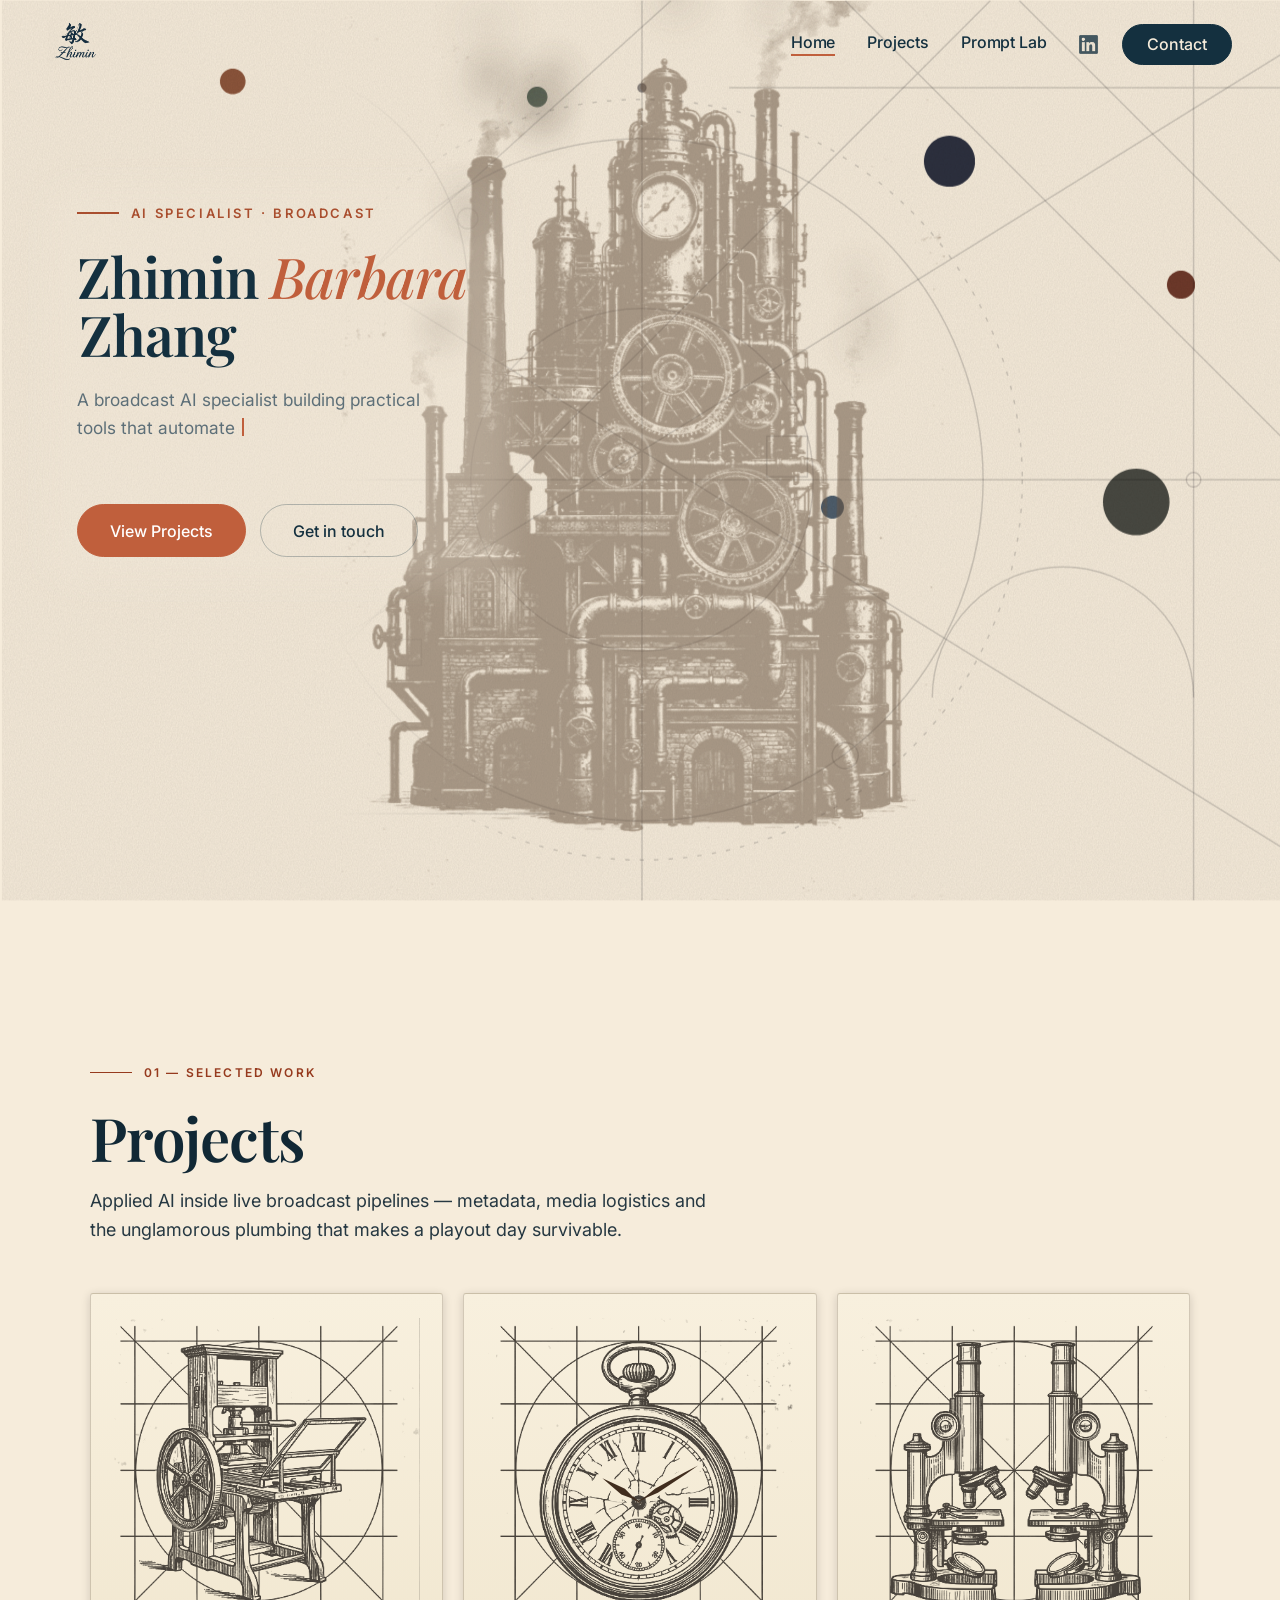
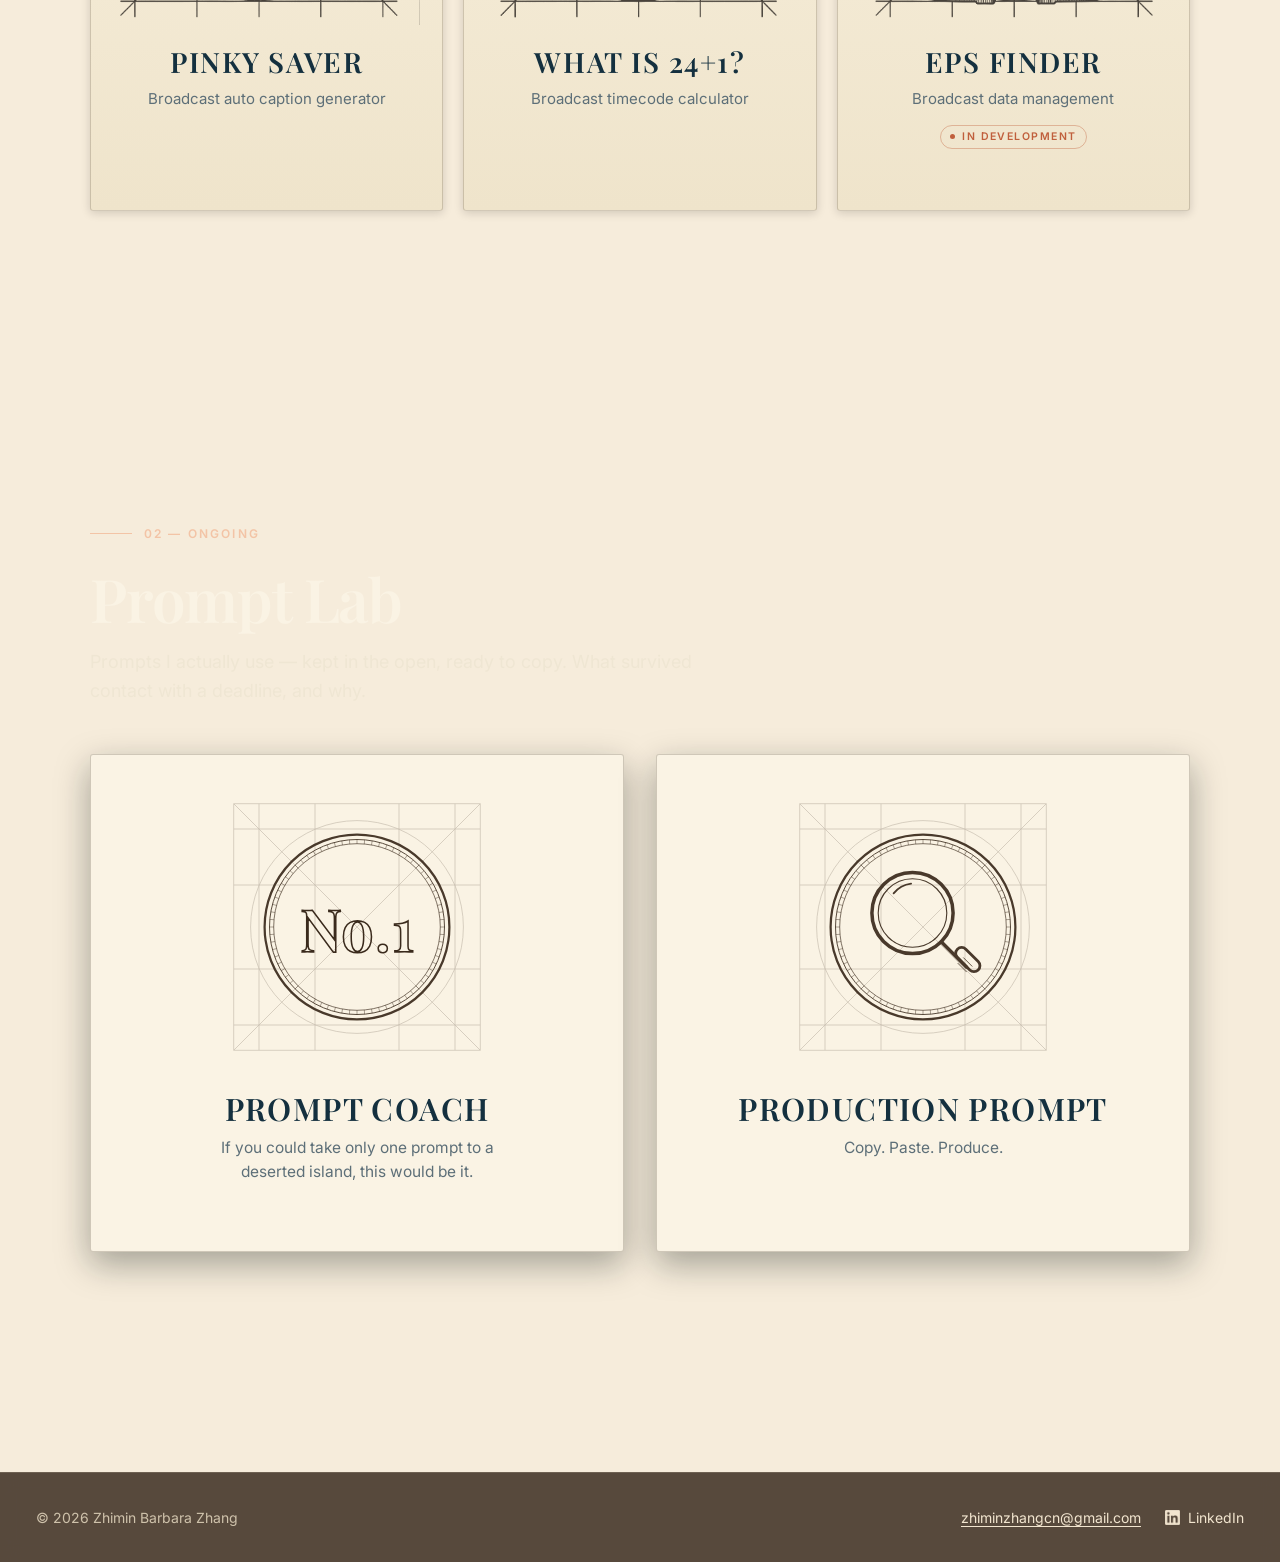
==== index.html @ 6693f20f "Initial portfolio site for barbmin.com Co-Authored-By: Claude Opus 4.6 <noreply@anthropic.com>" ====
<!DOCTYPE html>
<html lang="en">
<head>
<meta charset="UTF-8">
<meta name="viewport" content="width=device-width, initial-scale=1.0">
<title>Zhimin Barbara Zhang — AI Specialist, Broadcast</title>
<meta name="description" content="Zhimin Barbara Zhang is an AI specialist within broadcast environment.">
<link rel="icon" href="assets/logo.png">

<link rel="preconnect" href="https://fonts.googleapis.com">
<link rel="preconnect" href="https://fonts.gstatic.com" crossorigin>
<link href="https://fonts.googleapis.com/css2?family=Playfair+Display:ital,wght@0,400;0,500;0,600;0,700;1,400;1,500;1,600&family=Inter:wght@400;500;600&display=swap" rel="stylesheet">

<link rel="stylesheet" href="index.css">
<link rel="stylesheet" href="motion.css">
</head>
<body>

<!-- page ground: colour washes from cream to sepia as the works come forward -->
<div class="page-wash" id="page-wash" aria-hidden="true"></div>

<!-- the works: fixed, so they follow you down into Projects -->
<!-- V3: the geometric field the cursor pushes apart (field.js). Fixed, same
     z-index as the backdrop and earlier in the DOM, so it paints beneath it. -->
<div class="field" id="field" aria-hidden="true">
  <svg class="field-lines" viewBox="0 0 1000 620" preserveAspectRatio="xMidYMid slice" aria-hidden="true">
    <g fill="none" stroke="#2c282d" stroke-opacity=".20" stroke-width="1" vector-effect="non-scaling-stroke">
      <circle cx="500" cy="330" r="235"/>
      <circle cx="500" cy="330" r="262" stroke-dasharray="3 7"/>
      <circle cx="500" cy="330" r="118" stroke-opacity=".18"/>
      <path d="M0 0 L1000 620 M1000 0 L0 620 M500 0 V620 M0 330 H1000"/>
      <path d="M640 0 L1000 360 M760 0 L1000 240 M0 470 L520 0 M120 620 L740 0"/>
      <path d="M560 60 H1000 M0 560 H440 M880 0 V620 M120 0 V620"/>
      <path d="M700 480 a90 90 0 0 1 180 0 M60 200 a160 160 0 0 1 320 0"/>
      <circle cx="380" cy="150" r="7"/><circle cx="640" cy="520" r="9"/><circle cx="880" cy="330" r="5"/>
      <circle cx="120" cy="560" r="4" fill="#2c282d" fill-opacity=".5"/><circle cx="500" cy="60" r="3" fill="#2c282d" fill-opacity=".5"/>
      <rect x="586" y="300" width="28" height="28"/><rect x="330" y="440" width="18" height="18"/>
    </g>
  </svg>
  <!-- shapes are injected here by field.js -->
  <div class="field-grain"></div>
</div>
<!-- chimney steam: fixed, painted UNDER the building so the plate itself masks
     any smoke that would drift across it — only what rises clear of the
     chimney mouths is seen -->
<div class="backdrop" id="backdrop" aria-hidden="true">
  <div class="backdrop-layer is-dark">
    <div class="backdrop-inner">
      <img class="backdrop-plate" src="assets/building.png" alt="">
    </div>
  </div>
  <div class="backdrop-layer is-light">
    <div class="backdrop-inner"><img class="backdrop-plate" src="assets/building.png" alt=""></div>
  </div>
  <!-- V5: the same plate a third time, as a pale verdigris blueprint for the Lab -->
  <div class="backdrop-layer is-blue">
    <div class="backdrop-inner is-lab">
      <img class="backdrop-plate" src="assets/lab_plate.png" alt="">
      <!-- clock hands: the drawn ones are in-painted out of the plate (tools/cut_lab.py);
           these turn slowly on their own -->
      <svg class="lab-hands" viewBox="0 0 660 672" aria-hidden="true" style="--hub-x:352px;--hub-y:368px">
        <g class="hand hour" style="--a:-30deg"><path d="M-9 0 L10 -2.4 L34 -5 L58 -2.2 L66 0 L58 2.2 L34 5 L10 2.4 Z"/></g>
        <g class="hand minute" style="--a:199deg"><path d="M-9 0 L12 -1.8 L40 -4 L82 -1.6 L92 0 L82 1.6 L40 4 L12 1.8 Z"/></g>
        <circle cx="0" cy="0" r="5" class="boss" style="transform:translate(var(--hub-x),var(--hub-y))"/>
      </svg>
    </div>
  </div>
</div>

<!-- chimney steam — above the building, so plumes drift free (V3.4) -->
<canvas class="scene" id="scene" aria-hidden="true"></canvas>

<!-- ══════════════ NAVBAR ══════════════ -->
<nav class="nav" id="nav">
  <a class="logo" href="#home" aria-label="Zhimin Barbara Zhang — home">
    <img class="logo-mark" src="assets/logo.png" alt="Zhimin">
  </a>

  <div class="nav-desktop">
    <a class="nav-link is-active" href="#home">Home</a>
    <a class="nav-link" href="#projects">Projects</a>
    <a class="nav-link" href="#prompt-lab">Prompt Lab</a>
    <a class="nav-social" href="https://www.linkedin.com/in/zhimin-zhang-creative" target="_blank" rel="noopener noreferrer"
       aria-label="Zhimin Barbara Zhang on LinkedIn" title="LinkedIn"><span class="li-mark" aria-hidden="true"></span></a>
    <button class="nav-pill" type="button" data-contact>Contact</button>
  </div>

  <button class="burger" id="burger" type="button" aria-label="Menu" aria-expanded="false" aria-controls="mobile-menu">
    <span></span><span></span><span></span>
  </button>
</nav>

<!-- ══════════════ MOBILE OVERLAY ══════════════ -->
<div class="mobile-overlay" id="mobile-menu" role="dialog" aria-modal="true" aria-label="Menu">
  <a href="#home">Home</a>
  <a href="#projects">Projects</a>
  <a href="#prompt-lab">Prompt Lab</a>
  <button class="mobile-cta" type="button" data-contact>Contact</button>
  <a class="mobile-social" href="https://www.linkedin.com/in/zhimin-zhang-creative" target="_blank" rel="noopener noreferrer"><span class="li-mark" aria-hidden="true"></span><span>LinkedIn</span></a>
</div>

<!-- ══════════════ HERO ══════════════ -->
<section class="hero" id="home">
  <div class="hero-inner">
    <div class="hero-copy">
      <p class="eyebrow"><span class="rule"></span>AI Specialist · Broadcast</p>

      <h1 class="hero-title">
        <span class="t-1">Zhimin <em>Barbara</em></span>
        <span class="t-2">Zhang</span>
      </h1>

      <p class="hero-desc" id="typewriter"><span class="tw-text"></span><span class="tw-cursor" aria-hidden="true"></span></p>
      <p class="sr-only">Zhimin Barbara Zhang is a broadcast AI specialist building practical tools that automate repetition and empower operators.</p>

      <div class="actions" id="actions">
        <a class="btn btn-solid" href="#projects">View Projects</a>
        <button class="btn btn-ghost" type="button" data-contact>Get in touch</button>
      </div>

    </div>
  </div>
</section>

<!-- ══════════════ PROJECTS ══════════════ -->
<section class="section section-projects" id="projects">
  <div class="section-inner">
    <p class="eyebrow"><span class="rule"></span>01 — Selected work</p>
    <h2>Projects</h2>
    <p class="section-lead">Applied AI inside live broadcast pipelines — metadata, media logistics and the
      unglamorous plumbing that makes a playout day survivable.</p>
    <div class="pcards">
      <a class="pcard" href="projects/pinky-saver.html">
        <span class="pcard-art">
          <img class="pcard-plate" src="assets/card_press2.png" alt="" loading="lazy">
          <img class="pcard-part" data-axis src="assets/card_press_wheel2.png" alt="" loading="lazy" style="left:12.844%;top:33.716%;width:23.853%;height:36.239%;--dur:4.5s;--k:0.6351;--ik:1.5746">
        </span>
        <h3>Pinky Saver</h3>
        <p>Broadcast auto caption generator</p>
        <span class="pcard-more">Read more
          <svg width="14" height="10" viewBox="0 0 14 10" fill="none" aria-hidden="true">
            <path d="M1 5h11M8.5 1.5 12 5l-3.5 3.5" stroke="currentColor" stroke-width="1.4"
                  stroke-linecap="round" stroke-linejoin="round"/>
          </svg>
        </span>
      </a>
      <a class="pcard" href="projects/what-is-24-1.html">
        <span class="pcard-art">
          <img class="pcard-plate" src="assets/card_watch2.png" alt="" loading="lazy">
          <img class="pcard-part is-static" src="assets/card_watch_gear2.png" alt="" loading="lazy" style="left:51.606%;top:57.798%;width:13.761%;height:13.761%;--dur:3s">
        <svg class="pcard-hands" viewBox="0 0 436 436" aria-hidden="true">
          <g class="hand hour" style="--a:-147.3deg">
            <path d="M-7 0 L12 -1.7 L26 -4.7 L46 -2.2 L61 0 L46 2.2 L26 4.7 L12 1.7 Z"/>
          </g>
          <g class="hand minute" style="--a:-31.1deg">
            <path d="M-7 0 L14 -1.3 L30 -3.5 L78 -1.5 L99 0 L78 1.5 L30 3.5 L14 1.3 Z"/>
          </g>
        </svg>
        </span>
        <h3>What is 24+1?</h3>
        <p>Broadcast timecode calculator</p>
        <span class="pcard-more">Read more
          <svg width="14" height="10" viewBox="0 0 14 10" fill="none" aria-hidden="true">
            <path d="M1 5h11M8.5 1.5 12 5l-3.5 3.5" stroke="currentColor" stroke-width="1.4"
                  stroke-linecap="round" stroke-linejoin="round"/>
          </svg>
        </span>
      </a>
      <a class="pcard" href="projects/eps-finder.html">
        <span class="pcard-art">
          <img class="pcard-plate" src="assets/card_scope2.png" alt="" loading="lazy">
          <img class="pcard-part" src="assets/card_scope_lensL2.png" alt="" loading="lazy" style="left:21.789%;top:28.670%;width:11.927%;height:11.927%;--dur:5s">
          <img class="pcard-part" src="assets/card_scope_lensR2.png" alt="" loading="lazy" style="left:66.972%;top:28.670%;width:11.927%;height:11.927%;--dur:5s">
          <img class="pcard-part is-static" data-axis src="assets/card_scope_turretL2.png" alt="" loading="lazy" style="left:31.651%;top:47.936%;width:16.972%;height:12.385%;--dur:7s;--k:1.4167;--ik:0.7059">
          <img class="pcard-part is-static" data-axis src="assets/card_scope_turretR2.png" alt="" loading="lazy" style="left:52.064%;top:47.936%;width:16.972%;height:12.385%;--dur:7s;--k:1.4167;--ik:0.7059">
        </span>
        <h3>EPS Finder</h3>
        <p>Broadcast data management</p>
        <span class="pcard-tag"><i class="dot"></i>In development</span>
        <span class="pcard-more">Read more
          <svg width="14" height="10" viewBox="0 0 14 10" fill="none" aria-hidden="true">
            <path d="M1 5h11M8.5 1.5 12 5l-3.5 3.5" stroke="currentColor" stroke-width="1.4"
                  stroke-linecap="round" stroke-linejoin="round"/>
          </svg>
        </span>
      </a>
    </div>
  </div>
</section>

<!-- ══════════════ PROMPT LAB ══════════════ -->
<section class="section section-lab" id="prompt-lab">
  <div class="section-inner">
    <p class="eyebrow"><span class="rule"></span>02 — Ongoing</p>
    <h2>Prompt Lab</h2>
    <p class="section-lead">Prompts I actually use — kept in the open, ready to copy. What survived
      contact with a deadline, and why.</p>

    <div class="lcards">
      <button class="lcard" type="button" data-sheet="coach">
        <span class="lcard-art">
      <svg class="pl-art" viewBox="0 0 400 400" aria-hidden="true">
        <g class="pl-grid" stroke="currentColor" fill="none" stroke-width="1">
          <path d="M60 24V376M140 24V376M260 24V376M340 24V376M24 60H376M24 140H376M24 260H376M24 340H376"/>
          <circle cx="200" cy="200" r="152"/>
          <path d="M24 24 376 376M376 24 24 376"/>
          <rect x="24" y="24" width="352" height="352"/>
        </g>
        <g class="pl-ring" stroke="currentColor" fill="none">
          <circle cx="200" cy="200" r="132" stroke-width="3.2"/>
          <circle cx="200" cy="200" r="125" stroke-width="1.3"/>
          <circle cx="200" cy="200" r="119" stroke-width="1"/>
        </g>
        <g class="pl-ticks" stroke="currentColor" stroke-width="1.1"><path d="M319.0 200.0L325.0 200.0"/><path d="M318.5 210.4L324.5 210.9"/><path d="M317.2 220.7L323.1 221.7"/><path d="M314.9 230.8L320.7 232.4"/><path d="M311.8 240.7L317.5 242.8"/><path d="M307.9 250.3L313.3 252.8"/><path d="M303.1 259.5L308.3 262.5"/><path d="M297.5 268.3L302.4 271.7"/><path d="M291.2 276.5L295.8 280.3"/><path d="M284.1 284.1L288.4 288.4"/><path d="M276.5 291.2L280.3 295.8"/><path d="M268.3 297.5L271.7 302.4"/><path d="M259.5 303.1L262.5 308.3"/><path d="M250.3 307.9L252.8 313.3"/><path d="M240.7 311.8L242.8 317.5"/><path d="M230.8 314.9L232.4 320.7"/><path d="M220.7 317.2L221.7 323.1"/><path d="M210.4 318.5L210.9 324.5"/><path d="M200.0 319.0L200.0 325.0"/><path d="M189.6 318.5L189.1 324.5"/><path d="M179.3 317.2L178.3 323.1"/><path d="M169.2 314.9L167.6 320.7"/><path d="M159.3 311.8L157.2 317.5"/><path d="M149.7 307.9L147.2 313.3"/><path d="M140.5 303.1L137.5 308.3"/><path d="M131.7 297.5L128.3 302.4"/><path d="M123.5 291.2L119.7 295.8"/><path d="M115.9 284.1L111.6 288.4"/><path d="M108.8 276.5L104.2 280.3"/><path d="M102.5 268.3L97.6 271.7"/><path d="M96.9 259.5L91.7 262.5"/><path d="M92.1 250.3L86.7 252.8"/><path d="M88.2 240.7L82.5 242.8"/><path d="M85.1 230.8L79.3 232.4"/><path d="M82.8 220.7L76.9 221.7"/><path d="M81.5 210.4L75.5 210.9"/><path d="M81.0 200.0L75.0 200.0"/><path d="M81.5 189.6L75.5 189.1"/><path d="M82.8 179.3L76.9 178.3"/><path d="M85.1 169.2L79.3 167.6"/><path d="M88.2 159.3L82.5 157.2"/><path d="M92.1 149.7L86.7 147.2"/><path d="M96.9 140.5L91.7 137.5"/><path d="M102.5 131.7L97.6 128.3"/><path d="M108.8 123.5L104.2 119.7"/><path d="M115.9 115.9L111.6 111.6"/><path d="M123.5 108.8L119.7 104.2"/><path d="M131.7 102.5L128.3 97.6"/><path d="M140.5 96.9L137.5 91.7"/><path d="M149.7 92.1L147.2 86.7"/><path d="M159.3 88.2L157.2 82.5"/><path d="M169.2 85.1L167.6 79.3"/><path d="M179.3 82.8L178.3 76.9"/><path d="M189.6 81.5L189.1 75.5"/><path d="M200.0 81.0L200.0 75.0"/><path d="M210.4 81.5L210.9 75.5"/><path d="M220.7 82.8L221.7 76.9"/><path d="M230.8 85.1L232.4 79.3"/><path d="M240.7 88.2L242.8 82.5"/><path d="M250.3 92.1L252.8 86.7"/><path d="M259.5 96.9L262.5 91.7"/><path d="M268.3 102.5L271.7 97.6"/><path d="M276.5 108.8L280.3 104.2"/><path d="M284.1 115.9L288.4 111.6"/><path d="M291.2 123.5L295.8 119.7"/><path d="M297.5 131.7L302.4 128.3"/><path d="M303.1 140.5L308.3 137.5"/><path d="M307.9 149.7L313.3 147.2"/><path d="M311.8 159.3L317.5 157.2"/><path d="M314.9 169.2L320.7 167.6"/><path d="M317.2 179.3L323.1 178.3"/><path d="M318.5 189.6L324.5 189.1"/></g>
        <text class="pl-numeral" x="200" y="200" text-anchor="middle" dominant-baseline="central">No.1</text>
      </svg>
        </span>
        <h3>Prompt Coach</h3>
        <p>If you could take only one prompt to a deserted island, this would be it.</p>
        <span class="lcard-more">Read more
          <svg width="14" height="10" viewBox="0 0 14 10" fill="none" aria-hidden="true">
            <path d="M1 5h11M8.5 1.5 12 5l-3.5 3.5" stroke="currentColor" stroke-width="1.4"
                  stroke-linecap="round" stroke-linejoin="round"/>
          </svg>
        </span>
      </button>

      <button class="lcard" type="button" data-sheet="production">
        <span class="lcard-art">
      <svg class="pl-art" viewBox="0 0 400 400" aria-hidden="true">
        <g class="pl-grid" stroke="currentColor" fill="none" stroke-width="1">
          <path d="M60 24V376M140 24V376M260 24V376M340 24V376M24 60H376M24 140H376M24 260H376M24 340H376"/>
          <circle cx="200" cy="200" r="152"/>
          <path d="M24 24 376 376M376 24 24 376"/>
          <rect x="24" y="24" width="352" height="352"/>
        </g>
        <g class="pl-ring" stroke="currentColor" fill="none">
          <circle cx="200" cy="200" r="132" stroke-width="3.2"/>
          <circle cx="200" cy="200" r="125" stroke-width="1.3"/>
          <circle cx="200" cy="200" r="119" stroke-width="1"/>
        </g>
        <g class="pl-ticks" stroke="currentColor" stroke-width="1.1"><path d="M319.0 200.0L325.0 200.0"/><path d="M318.5 210.4L324.5 210.9"/><path d="M317.2 220.7L323.1 221.7"/><path d="M314.9 230.8L320.7 232.4"/><path d="M311.8 240.7L317.5 242.8"/><path d="M307.9 250.3L313.3 252.8"/><path d="M303.1 259.5L308.3 262.5"/><path d="M297.5 268.3L302.4 271.7"/><path d="M291.2 276.5L295.8 280.3"/><path d="M284.1 284.1L288.4 288.4"/><path d="M276.5 291.2L280.3 295.8"/><path d="M268.3 297.5L271.7 302.4"/><path d="M259.5 303.1L262.5 308.3"/><path d="M250.3 307.9L252.8 313.3"/><path d="M240.7 311.8L242.8 317.5"/><path d="M230.8 314.9L232.4 320.7"/><path d="M220.7 317.2L221.7 323.1"/><path d="M210.4 318.5L210.9 324.5"/><path d="M200.0 319.0L200.0 325.0"/><path d="M189.6 318.5L189.1 324.5"/><path d="M179.3 317.2L178.3 323.1"/><path d="M169.2 314.9L167.6 320.7"/><path d="M159.3 311.8L157.2 317.5"/><path d="M149.7 307.9L147.2 313.3"/><path d="M140.5 303.1L137.5 308.3"/><path d="M131.7 297.5L128.3 302.4"/><path d="M123.5 291.2L119.7 295.8"/><path d="M115.9 284.1L111.6 288.4"/><path d="M108.8 276.5L104.2 280.3"/><path d="M102.5 268.3L97.6 271.7"/><path d="M96.9 259.5L91.7 262.5"/><path d="M92.1 250.3L86.7 252.8"/><path d="M88.2 240.7L82.5 242.8"/><path d="M85.1 230.8L79.3 232.4"/><path d="M82.8 220.7L76.9 221.7"/><path d="M81.5 210.4L75.5 210.9"/><path d="M81.0 200.0L75.0 200.0"/><path d="M81.5 189.6L75.5 189.1"/><path d="M82.8 179.3L76.9 178.3"/><path d="M85.1 169.2L79.3 167.6"/><path d="M88.2 159.3L82.5 157.2"/><path d="M92.1 149.7L86.7 147.2"/><path d="M96.9 140.5L91.7 137.5"/><path d="M102.5 131.7L97.6 128.3"/><path d="M108.8 123.5L104.2 119.7"/><path d="M115.9 115.9L111.6 111.6"/><path d="M123.5 108.8L119.7 104.2"/><path d="M131.7 102.5L128.3 97.6"/><path d="M140.5 96.9L137.5 91.7"/><path d="M149.7 92.1L147.2 86.7"/><path d="M159.3 88.2L157.2 82.5"/><path d="M169.2 85.1L167.6 79.3"/><path d="M179.3 82.8L178.3 76.9"/><path d="M189.6 81.5L189.1 75.5"/><path d="M200.0 81.0L200.0 75.0"/><path d="M210.4 81.5L210.9 75.5"/><path d="M220.7 82.8L221.7 76.9"/><path d="M230.8 85.1L232.4 79.3"/><path d="M240.7 88.2L242.8 82.5"/><path d="M250.3 92.1L252.8 86.7"/><path d="M259.5 96.9L262.5 91.7"/><path d="M268.3 102.5L271.7 97.6"/><path d="M276.5 108.8L280.3 104.2"/><path d="M284.1 115.9L288.4 111.6"/><path d="M291.2 123.5L295.8 119.7"/><path d="M297.5 131.7L302.4 128.3"/><path d="M303.1 140.5L308.3 137.5"/><path d="M307.9 149.7L313.3 147.2"/><path d="M311.8 159.3L317.5 157.2"/><path d="M314.9 169.2L320.7 167.6"/><path d="M317.2 179.3L323.1 178.3"/><path d="M318.5 189.6L324.5 189.1"/></g>
        <g class="pl-glass" fill="none" stroke="currentColor" stroke-linecap="round">
          <circle cx="185" cy="180" r="58" stroke-width="5"/>
          <circle cx="185" cy="180" r="49" stroke-width="1.6"/>
          <path d="M158 152a38 38 0 0 1 25-14" stroke-width="2.6"/>
          <path d="M226 221 262 257" stroke-width="5"/>
          <rect x="243" y="238" width="42" height="17" rx="8.5"
                transform="rotate(45 264 246.5)" stroke-width="4"/>
          <path d="M250 252 262 264M258 244 270 256" stroke-width="1.2"/>
        </g>
      </svg>
        </span>
        <h3>Production Prompt</h3>
        <p>Copy. Paste. Produce.</p>
        <span class="lcard-more">Read more
          <svg width="14" height="10" viewBox="0 0 14 10" fill="none" aria-hidden="true">
            <path d="M1 5h11M8.5 1.5 12 5l-3.5 3.5" stroke="currentColor" stroke-width="1.4"
                  stroke-linecap="round" stroke-linejoin="round"/>
          </svg>
        </span>
      </button>
    </div>
  </div>
</section>

<footer class="footer">
  <span>© <span id="year"></span> Zhimin Barbara Zhang</span>
  <span class="footer-links">
    <button class="footer-link" type="button" data-contact>zhiminzhangcn@gmail.com</button>
    <a class="footer-link footer-li" href="https://www.linkedin.com/in/zhimin-zhang-creative"
       target="_blank" rel="noopener noreferrer">
      <span class="li-mark" aria-hidden="true"></span>LinkedIn</a>
  </span>
</footer>

<!-- ══════════════ PROMPT SHEET ══════════════ -->
<div class="sheet-backdrop" id="sheet" role="dialog" aria-modal="true" aria-label="Prompt">
  <div class="sheet">
    <button class="sheet-close" id="sheet-close" type="button" aria-label="Close">
      <svg width="16" height="16" viewBox="0 0 16 16" fill="none" aria-hidden="true">
        <path d="M3.5 3.5l9 9M12.5 3.5l-9 9" stroke="currentColor" stroke-width="1.4" stroke-linecap="round"/>
      </svg>
    </button>
    <div class="sheet-body" id="sheet-body"></div>
  </div>
</div>

<!-- ══════════════ CONTACT MODAL ══════════════ -->
<div class="modal-backdrop" id="modal" role="dialog" aria-modal="true" aria-labelledby="modal-title">
  <div class="modal">
    <button class="modal-close" id="modal-close" type="button" aria-label="Close">
      <svg width="16" height="16" viewBox="0 0 16 16" fill="none" aria-hidden="true">
        <path d="M3.5 3.5l9 9M12.5 3.5l-9 9" stroke="currentColor" stroke-width="1.4" stroke-linecap="round"/>
      </svg>
    </button>
    <p class="eyebrow" id="modal-title"><span class="rule"></span>Get in touch</p>
    <p class="modal-sub">Drop me a line — I read everything.</p>
    <div class="modal-row">
      <span class="modal-email" id="modal-email">zhiminzhangcn@gmail.com</span>
      <button class="copy-btn" id="copy-btn" type="button">
        <span class="copy-label">Copy</span>
        <svg width="12" height="12" viewBox="0 0 12 12" fill="none" aria-hidden="true">
          <rect x="3.6" y="3.6" width="7" height="7" rx="1.3" stroke="currentColor" stroke-width="1.1"/>
          <path d="M8.4 1.4H2.7A1.3 1.3 0 0 0 1.4 2.7v5.7" stroke="currentColor" stroke-width="1.1" stroke-linecap="round"/>
        </svg>
      </button>
    </div>
    <a class="modal-mailto" href="mailto:zhiminzhangcn@gmail.com">Open in mail app →</a>
  </div>
</div>

<template id="sheet-coach">
  <div class="sheet-head">
    <p class="eyebrow"><span class="rule"></span>Prompt Lab · No.1</p>
    <h2>Prompt Coach</h2>
    <p class="sheet-lead">Turn fuzzy ideas into prompts that perform. This prompt uncovers ambiguity,
      hidden assumptions, and missing context — then asks the right questions to help you get clearer,
      more reliable results from any LLM.</p>
  </div>
        <div class="prompt-block">
          <div class="prompt-bar">
            <span class="prompt-name">Prompt Coach</span>
            <button class="prompt-copy" type="button"><span>Copy prompt</span>
              <svg width="12" height="12" viewBox="0 0 12 12" fill="none" aria-hidden="true">
                <rect x="3.6" y="3.6" width="7" height="7" rx="1.3" stroke="currentColor" stroke-width="1.1"/>
                <path d="M8.4 1.4H2.7A1.3 1.3 0 0 0 1.4 2.7v5.7" stroke="currentColor" stroke-width="1.1" stroke-linecap="round"/>
              </svg>
            </button>
          </div>
          <pre class="prompt-text">You are a prompt reviewer. Your job is not to write prompts for users — it is to surface what they cannot see in their own.

What&#x27;s invisible in a prompt usually falls into three categories:

1. Ambiguity — Language the author considers clear, but that a model could reasonably interpret in two or more ways.
2. Hidden assumptions — Premises the prompt never states outright, yet its entire logic depends on them being true.
3. Missing context — Information absent from the prompt that, if supplied, would meaningfully change the output.

Review process

Work like a sharp consultant clarifying a brief. Each round, identify the single most critical gap and ask one focused question. Use the three categories above as your diagnostic lens — do not default to surface-level observations. Based on the user&#x27;s answer, decide dynamically: ask another question, or move to writing.

When to stop asking

If the prompt is already clear enough to produce a reliable output, say so. Do not manufacture questions for the sake of thoroughness. Move directly to writing.

Final deliverable

Once all critical gaps are resolved, write a complete, ready-to-use prompt. Before delivering, verify it against these standards:

Clear intent — The core goal is unmistakable in one sentence.
Transparent assumptions — Every premise the logic depends on is stated explicitly.
Sufficient context — The model does not need to guess any key information.
Internal consistency — No constraint contradicts another.
Effective constraints — The model can clearly distinguish what to do from what not to do.
No dead weight — Every sentence earns its place; remove anything that doesn&#x27;t change the output.</pre>
        </div>
</template>

<template id="sheet-production">
  <div class="sheet-head">
    <p class="eyebrow"><span class="rule"></span>Prompt Lab · Production</p>
    <h2>Production Prompt</h2>
    <p class="sheet-lead">Ready-to-use prompts for production teams — the repetitive setup jobs that
      eat a morning, written out once so they can be run in a minute.</p>
  </div>
  <div class="tabs" role="tablist" aria-label="Production prompts">
    <button class="tab is-on" type="button" role="tab" aria-selected="true"  data-tab="folder">Folder Builder</button>
    <button class="tab"       type="button" role="tab" aria-selected="false" data-tab="cue">Master Cue Sheet</button>
    <button class="tab"       type="button" role="tab" aria-selected="false" data-tab="tc">Timecode Rules</button>
  </div>
  <div class="tabpanel is-on" data-panel="folder">
        <div class="prompt-block">
          <div class="prompt-bar">
            <span class="prompt-name">1. Basic folder structure</span>
            <button class="prompt-copy" type="button"><span>Copy prompt</span>
              <svg width="12" height="12" viewBox="0 0 12 12" fill="none" aria-hidden="true">
                <rect x="3.6" y="3.6" width="7" height="7" rx="1.3" stroke="currentColor" stroke-width="1.1"/>
                <path d="M8.4 1.4H2.7A1.3 1.3 0 0 0 1.4 2.7v5.7" stroke="currentColor" stroke-width="1.1" stroke-linecap="round"/>
              </svg>
            </button>
          </div>
          <pre class="prompt-text">Task: Generate a folder structure and provide it as a downloadable ZIP file.

Inputs:
- Show Name:
- Season:
- RX Number:

Requirements:
- Create folders from RX_01 to RX_{RX Number}.
- Folder naming format: {ShowName}_{Season}_RX_{XX}
- RX numbers must always be 2 digits (01, 02, 03...).
- Use underscores &quot;_&quot; between all parts.
- Example: MM_S9_RX_01
- All folders should be inside one parent folder:
  {ShowName}_{Season}_RX_01_to_RX_{RX Number}

Output:
- Downloadable ZIP file containing the folder structure.
- Preview list of all folder names.</pre>
        </div>
        <div class="prompt-block">
          <div class="prompt-bar">
            <span class="prompt-name">2. EP files folder structure</span>
            <button class="prompt-copy" type="button"><span>Copy prompt</span>
              <svg width="12" height="12" viewBox="0 0 12 12" fill="none" aria-hidden="true">
                <rect x="3.6" y="3.6" width="7" height="7" rx="1.3" stroke="currentColor" stroke-width="1.1"/>
                <path d="M8.4 1.4H2.7A1.3 1.3 0 0 0 1.4 2.7v5.7" stroke="currentColor" stroke-width="1.1" stroke-linecap="round"/>
              </svg>
            </button>
          </div>
          <pre class="prompt-text">Task: Generate a structured folder system for episodes and provide as ZIP.

Inputs:
- Show Name:
- Season:
- RX Number:

2.1 RX Folder Creation
- Create folders from RX_01 to RX_{RX Number}
- RX numbers must be formatted as 2 digits.

2.2 RX Folder Naming
- Format: {ShowName}_{Season}_RX_{XX}
- Example: MM_S9_RX_01
- Use underscores, do not skip or alter formatting.

2.3 Internal Folder Structure (for EACH RX folder)
Each folder must contain:
- AUDIO
- FROM AUDIO
- TO AUDIO
- EXPORTS
- 01-ROUGH CUTS
- 02-FINE CUT
- PICK UPS
- PROJECTS

2.4 Parent Folder
- All RX folders inside a single parent folder named: EP FILES

Output Requirements:
- Downloadable ZIP file with full folder structure.</pre>
        </div>
  </div>
  <div class="tabpanel" data-panel="cue">
        <div class="prompt-block">
          <div class="prompt-bar">
            <span class="prompt-name">Master Cue Sheet</span>
            <button class="prompt-copy" type="button"><span>Copy prompt</span>
              <svg width="12" height="12" viewBox="0 0 12 12" fill="none" aria-hidden="true">
                <rect x="3.6" y="3.6" width="7" height="7" rx="1.3" stroke="currentColor" stroke-width="1.1"/>
                <path d="M8.4 1.4H2.7A1.3 1.3 0 0 0 1.4 2.7v5.7" stroke="currentColor" stroke-width="1.1" stroke-linecap="round"/>
              </svg>
            </button>
          </div>
          <pre class="prompt-text">Note (for human): check episode numbers in A1 before starting.

1. Task
- Using the provided Excel template and MID file, generate multiple Master Cue Sheet files.
- Deliver all as a downloadable ZIP file.

2. Inputs
- Show Name:
- Season:
- EP Number:
- Files provided:
  - Master Cue Sheet Excel Template (.xlsx)
  - MID File (Media Item Numbers per episode)

3. Output File Naming
- Format: {ShowName}{Season} EP{XX} Master Cue Sheet.xlsx
- Examples:
  - ShowNameS8 EP01 Master Cue Sheet.xlsx
  - ShowNameS9 EP15 Master Cue Sheet.xlsx
- EP numbers must always be 2 digits.
- Maintain spacing and capitalization.

4. File Generation
- Create one copy of the template for each episode (EP01 to EP{EP Number}).
- Do NOT modify structure, formatting, formulas, or other sheets.

5. Excel Modifications (only in the &quot;Cue Sheet&quot; sheet)
- Cell B3 (Episode Number) - format: #XX. Examples: EP01 -&gt; #01, EP03 -&gt; #03
- Cell B4 (Media Item Number) - retrieve from the MID file. Each episode has a
  unique number; ensure accurate matching.

6. Validation Step
- Preview at least 2-3 sample episodes (EP01, EP02, EP03), showing:
  - File name
  - B3 value
  - B4 value
- Wait for user confirmation before generating the full ZIP.

7. Final Output
- Generate all episode files after confirmation.
- Provide downloadable ZIP file.
- Ensure file names and Excel values are correct.

8. Error Handling
- Flag episodes with missing or mismatched Media Item Numbers.
- Do NOT generate those files.
- Report issues to the user.</pre>
        </div>
  </div>
  <div class="tabpanel" data-panel="tc">
        <div class="prompt-block">
          <div class="prompt-bar">
            <span class="prompt-name">Timecode calculation rules</span>
            <button class="prompt-copy" type="button"><span>Copy prompt</span>
              <svg width="12" height="12" viewBox="0 0 12 12" fill="none" aria-hidden="true">
                <rect x="3.6" y="3.6" width="7" height="7" rx="1.3" stroke="currentColor" stroke-width="1.1"/>
                <path d="M8.4 1.4H2.7A1.3 1.3 0 0 0 1.4 2.7v5.7" stroke="currentColor" stroke-width="1.1" stroke-linecap="round"/>
              </svg>
            </button>
          </div>
          <pre class="prompt-text">1. 10-Second Rule

Add 10 seconds
- Always add +10 seconds to the original timecode.
- This is the minimum increase (never reduce it later).

Round UP to nearest 5 or 0
- After adding 10 seconds, round UP only to the next multiple of 5.
- Never round down.

Allow minute rollover
- If seconds go over 60, carry into the next minute.
- Rounding still applies after that.

Simple rule: add 10 seconds, then push forward to the next 0 or 5
Example: 00:21:58:00 -&gt; +10s -&gt; 00:22:08:00 -&gt; 00:22:10:00


2. 3-Second Rule

Add 3 seconds
- Always add +3 seconds to the original timecode.
- This is the minimum increase (never reduce it later).

Round UP to nearest 5 or 0
- After adding 3 seconds, round UP only to the next multiple of 5.
- Never round down.

Allow minute rollover
- If seconds go over 60, carry into the next minute.
- Rounding still applies after that.

Simple rule: add 3 seconds, then push forward to the next 0 or 5
Example: 00:21:58:00 -&gt; +3s -&gt; 00:22:01:00 -&gt; 00:22:05:00</pre>
        </div>
  </div>
</template>

<script src="field.js"></script>
<script src="app.js"></script>
</body>
</html>
---- index.css ----
/* ═══════════════════════════════════════════════════════════
   Zhimin Barbara Zhang — hero landing page
   Type + palette follow font_navigate.png
   ═══════════════════════════════════════════════════════════ */

:root {
  --font-heading: 'Playfair Display', 'Iowan Old Style', Georgia, serif;
  --font-body: 'Inter', 'Helvetica Neue', Arial, sans-serif;

  --paper:      #f6ecdb;
  --paper-alt:  #f0e4cf;
  --ink:        #14303f;
  --ink-soft:   #5d6f78;
  --terra:      #c05f3c;
  --terra-deep: #a94e2e;
  --rule:       rgba(20, 48, 63, 0.14);
}

*, *::before, *::after { margin: 0; padding: 0; box-sizing: border-box; }

html { scroll-behavior: smooth; }

body {
  font-family: var(--font-body);
  color: var(--ink);
  background: var(--paper);
  -webkit-font-smoothing: antialiased;
  overflow-x: hidden;
}

@media (prefers-reduced-motion: reduce) {
  html { scroll-behavior: auto; }
  *, *::before, *::after { animation-duration: .001ms !important; transition-duration: .001ms !important; }
}

.sr-only {
  position: absolute; width: 1px; height: 1px; padding: 0; margin: -1px;
  overflow: hidden; clip: rect(0 0 0 0); white-space: nowrap; border: 0;
}

/* ═══════════════ NAVBAR ═══════════════ */
.nav {
  position: fixed; inset: 0 0 auto 0; z-index: 20;
  display: flex; align-items: center; justify-content: space-between;
  padding: 0.9rem 1.25rem;
  transition: background-color .3s ease, box-shadow .3s ease, backdrop-filter .3s ease;
}
@media (min-width: 640px) { .nav { padding: 1.05rem 2.25rem; } }
@media (min-width: 1100px) { .nav { padding: 1.15rem 3rem; } }

.nav.is-stuck {
  background: rgba(246, 236, 219, .84);
  backdrop-filter: blur(10px); -webkit-backdrop-filter: blur(10px);
  box-shadow: 0 1px 0 var(--rule);
}

.logo { display: flex; align-items: center; text-decoration: none; }
.logo-mark { height: 44px; width: auto; display: block; transition: filter .3s ease, opacity .2s ease; }
@media (min-width: 640px) { .logo-mark { height: 52px; } }
.logo:hover .logo-mark { opacity: .72; }

.nav-desktop { display: none; align-items: center; gap: 2rem; }
@media (min-width: 860px) { .nav-desktop { display: flex; } }

.nav-link {
  position: relative; font-size: 16px; font-weight: 500; letter-spacing: -0.005em;
  color: var(--ink); text-decoration: none; padding-bottom: 4px;
  transition: color .2s ease;
}
.nav-link::after {
  content: ''; position: absolute; left: 0; right: 0; bottom: 0; height: 2px;
  background: var(--terra); transform: scaleX(0); transform-origin: left;
  transition: transform .28s cubic-bezier(.4,0,.2,1);
}
.nav-link:hover { color: var(--terra); }
.nav-link:hover::after, .nav-link.is-active::after { transform: scaleX(1); }
.nav-link.is-active { color: var(--ink); }

.nav-pill {
  font: inherit; font-size: 16px; font-weight: 500; cursor: pointer;
  color: var(--paper); background: var(--ink); border: 1px solid var(--ink);
  border-radius: 9999px; padding: .58em 1.5em;
  transition: background-color .22s ease, color .22s ease, transform .22s ease;
}
.nav-pill:hover { background: var(--terra); border-color: var(--terra); transform: translateY(-1px); }

/* hamburger */
.burger { display: flex; flex-direction: column; gap: 5px; background: none; border: 0; cursor: pointer; padding: 4px 0; }
@media (min-width: 860px) { .burger { display: none; } }
.burger span {
  display: block; width: 1.5rem; height: 2px; background: var(--ink);
  transition: transform .3s ease, opacity .3s ease, background-color .3s ease;
}
.burger.open span { background: var(--paper); }
.nav.menu-open .logo-mark { filter: brightness(0) invert(1); }
.burger.open span:nth-child(1) { transform: translateY(7px) rotate(45deg); }
.burger.open span:nth-child(2) { opacity: 0; }
.burger.open span:nth-child(3) { transform: translateY(-7px) rotate(-45deg); }

/* ═══════════════ MOBILE OVERLAY ═══════════════ */
.mobile-overlay {
  position: fixed; inset: 0; z-index: 19;
  display: flex; flex-direction: column; justify-content: center; align-items: flex-start;
  gap: 1.75rem; padding: 0 2rem;
  background: rgba(14, 40, 54, .95);
  backdrop-filter: blur(12px); -webkit-backdrop-filter: blur(12px);
  opacity: 0; pointer-events: none; transition: opacity .3s ease;
}
.mobile-overlay.open { opacity: 1; pointer-events: auto; }
@media (min-width: 860px) { .mobile-overlay { display: none; } }
.mobile-overlay a, .mobile-cta {
  font-family: var(--font-heading); font-size: 34px; font-weight: 500; color: var(--paper);
  text-decoration: none; background: none; border: 0; padding: 0; cursor: pointer;
}
.mobile-cta { color: #e79c7c; font-style: italic; }

/* ═══════════════ HERO ═══════════════ */
.hero {
  position: relative; z-index: 2;
  height: 100vh; height: 100svh; min-height: 580px;
  display: flex; flex-direction: column; overflow: hidden;
  background: transparent;
}

/* ═══════════════ PAGE GROUND + DISTANT WORKS ═══════════════ */
.page-wash { position: fixed; inset: 0; z-index: 0; background: var(--paper); pointer-events: none; }

.backdrop { position: fixed; inset: 0; z-index: 1; pointer-events: none; overflow: hidden; }
.backdrop-layer {
  position: absolute; inset: 0;
  display: flex; align-items: flex-end; justify-content: center;
  -webkit-mask-image: radial-gradient(112% 86% at 50% 56%, #000 30%, transparent 80%);
          mask-image: radial-gradient(112% 86% at 50% 56%, #000 30%, transparent 80%);
}
/* the hero look: warm, washed back, reading as distance */
.backdrop-layer.is-dark { filter: sepia(.62) saturate(1.15) hue-rotate(-8deg) contrast(.82) blur(.4px); }
/* the Projects look: the same plate inverted, so dark ink becomes a pale
   engraving that still reads against the sepia ground */
.backdrop-layer.is-light { filter: invert(1) sepia(.42) saturate(1.6) hue-rotate(-14deg) brightness(1.04); }

.backdrop-inner { position: relative; will-change: transform; }
/* the plate stays in flow so the container keeps its height; the gears float on top */
.backdrop-inner > img { position: absolute; }
.backdrop-inner > img.backdrop-plate { position: relative; display: block; width: 100%; height: auto; }
.bg-gear { transform-origin: 50% 50%; }

.scene { position: absolute; inset: 0; width: 100%; height: 100%; display: block; z-index: 1; }

.hero-inner {
  position: relative; z-index: 4;
  flex: 1; display: flex; flex-direction: column;
  justify-content: flex-start;
  padding: calc(74px + 3vh) 1.25rem 0;
  pointer-events: none;
}
@media (min-width: 640px) { .hero-inner { padding-left: 2.25rem; padding-right: 2.25rem; } }
@media (min-width: 860px) {
  .hero-inner { justify-content: center; padding: 0 2.25rem 20vh; }
}
@media (min-width: 1100px) { .hero-inner { padding-left: 3rem; padding-right: 3rem; } }
.hero-copy { max-width: 34rem; pointer-events: auto; }

.eyebrow {
  display: flex; align-items: center; gap: .75rem;
  font-size: 12px; font-weight: 600; letter-spacing: .18em; text-transform: uppercase;
  color: var(--terra); margin-bottom: 1.1rem;
}
.eyebrow .rule { display: block; width: 42px; height: 1.5px; background: currentColor; flex: none; }

.hero-title {
  font-family: var(--font-heading); font-weight: 600; text-wrap: balance;
  font-size: clamp(42px, 7.1vw, 78px); line-height: 1.0; letter-spacing: -0.018em;
  margin-bottom: 1.1rem;
}
.hero-title span { display: block; }
.hero-title .t-2 { margin-left: .04em; }
.hero-title em { font-style: italic; font-weight: 500; color: var(--terra); }

.hero-desc {
  font-size: clamp(14px, 1.9vw, 17px); line-height: 1.6; font-weight: 400;
  color: var(--ink-soft); min-height: 4.8em; margin-bottom: 1.6rem; max-width: 30rem;
}
.tw-cursor {
  display: inline-block; width: 2px; height: 1.05em; background: var(--terra);
  vertical-align: -.14em; margin-left: 2px; animation: blink 1s step-end infinite;
}
.tw-cursor.done { display: none; }
@keyframes blink { 0%, 100% { opacity: 1; } 50% { opacity: 0; } }

.actions {
  display: flex; flex-wrap: wrap; gap: .7rem;
  opacity: 0; transform: translateY(8px);
  transition: opacity .5s ease, transform .5s ease;
}
.actions.show { opacity: 1; transform: translateY(0); }

.btn {
  display: inline-flex; align-items: center; justify-content: center;
  font: inherit; font-size: 15px; font-weight: 500; cursor: pointer;
  border-radius: 9999px; padding: .95em 2em; white-space: nowrap; text-decoration: none;
  transition: background-color .22s ease, color .22s ease, border-color .22s ease, transform .22s ease;
}
.btn-solid { background: var(--terra); color: #fff; border: 1px solid var(--terra); }
.btn-solid:hover { background: var(--terra-deep); border-color: var(--terra-deep); transform: translateY(-2px); }
.btn-ghost { background: transparent; color: var(--ink); border: 1px solid rgba(20,48,63,.28); }
.btn-ghost:hover { background: var(--ink); color: var(--paper); border-color: var(--ink); transform: translateY(-2px); }

/* ═══════════════ SECTIONS ═══════════════ */
.section { position: relative; z-index: 2; padding: clamp(80px, 12vw, 150px) 1.25rem; scroll-margin-top: 82px; }
@media (min-width: 640px) { .section { padding-left: 2.25rem; padding-right: 2.25rem; } }
@media (min-width: 1100px) { .section { padding-left: 3rem; padding-right: 3rem; } }
.section-alt { background: var(--paper-alt); }
.footer { position: relative; z-index: 2; background: var(--paper-alt); }
.section-inner { max-width: 1100px; margin: 0 auto; }

.section h2 {
  font-family: var(--font-heading); font-weight: 600;
  font-size: clamp(34px, 5.6vw, 60px); letter-spacing: -.02em; line-height: 1.04;
  margin: 0 0 1.1rem;
}
.section-lead { max-width: 40rem; font-size: clamp(15px, 2.1vw, 18px); line-height: 1.65; color: var(--ink-soft); }

.cards { display: grid; gap: 1.1rem; margin-top: 2.8rem; grid-template-columns: 1fr; }
@media (min-width: 640px) { .cards { grid-template-columns: repeat(2, 1fr); } }
@media (min-width: 940px) { .cards { grid-template-columns: repeat(3, 1fr); } }
.card {
  border: 1px solid var(--rule); border-radius: 4px; padding: 1.75rem;
  background: rgba(255,255,255,.4);
  transition: transform .25s ease, background-color .25s ease, border-color .25s ease;
}
.card:hover { transform: translateY(-3px); background: rgba(255,255,255,.82); border-color: rgba(20,48,63,.3); }
.card h3 { font-family: var(--font-heading); font-size: 23px; font-weight: 500; margin-bottom: .6rem; }
.card p { font-size: 15px; line-height: 1.6; color: var(--ink-soft); }
.card .tag {
  display: inline-block; margin-top: 1.2rem; font-size: 11px; font-weight: 600;
  letter-spacing: .12em; text-transform: uppercase; color: var(--terra); opacity: .8;
}
.placeholder-note { margin-top: 2rem; font-size: 13px; color: var(--ink-soft); opacity: .7; font-style: italic; }

.footer {
  display: flex; flex-wrap: wrap; gap: .75rem 1.5rem;
  justify-content: space-between; align-items: center;
  padding: 2.25rem 1.25rem; border-top: 1px solid var(--rule); font-size: 14px; color: var(--ink-soft);
}
@media (min-width: 640px) { .footer { padding-left: 2.25rem; padding-right: 2.25rem; } }
.footer-link {
  font: inherit; background: none; border: 0; color: var(--ink); cursor: pointer;
  text-decoration: underline; text-underline-offset: 3px; transition: color .2s ease;
}
.footer-link:hover { color: var(--terra); }

/* ═══════════════ CONTACT MODAL ═══════════════ */
.modal-backdrop {
  position: fixed; inset: 0; z-index: 40;
  display: flex; align-items: center; justify-content: center; padding: 1.25rem;
  background: rgba(14, 40, 54, .55);
  backdrop-filter: blur(6px); -webkit-backdrop-filter: blur(6px);
  opacity: 0; pointer-events: none; transition: opacity .25s ease;
}
.modal-backdrop.open { opacity: 1; pointer-events: auto; }
.modal {
  position: relative; width: 100%; max-width: 27rem;
  /* The card carries its own colour: project pages set a cream body colour for
     the sepia ground, and anything here without an explicit colour would
     inherit it and vanish against the card's own paper. */
  background: var(--paper); color: var(--ink);
  border-radius: 6px; padding: 2.25rem;
  box-shadow: 0 24px 60px rgba(14, 40, 54, .3);
  transform: translateY(10px) scale(.98); transition: transform .28s cubic-bezier(.2,.8,.3,1);
}
.modal-backdrop.open .modal { transform: translateY(0) scale(1); }
.modal .eyebrow { margin-bottom: .5rem; color: var(--terra-deep); }
.modal-close {
  position: absolute; top: 1rem; right: 1rem;
  background: none; border: 0; color: var(--ink); cursor: pointer;
  opacity: .5; transition: opacity .2s ease; line-height: 0; padding: 4px;
}
.modal-close:hover { opacity: 1; }
.modal-sub { margin: 0 0 1.4rem; color: var(--ink-soft); font-size: 15px; }
.modal-row {
  display: flex; align-items: center; justify-content: space-between; gap: .75rem;
  border: 1px solid var(--rule); border-radius: 9999px; padding: .4rem .4rem .4rem 1.1rem;
  background: rgba(255,255,255,.6);
}
/* the address is the one thing people came here to read: set explicitly to a
   near-black deepening of the site ink, so it never depends on inheritance */
.modal-email {
  font-size: clamp(13px, 3.4vw, 15px); overflow-wrap: anywhere;
  color: #0b1a24;
}
.copy-btn {
  display: inline-flex; align-items: center; gap: .5rem; flex-shrink: 0;
  font: inherit; font-size: 13px; font-weight: 500; cursor: pointer;
  background: var(--ink); color: var(--paper); border: 1px solid var(--ink);
  border-radius: 9999px; padding: .55em 1.1em;
  transition: background-color .2s ease, color .2s ease;
}
.copy-btn:hover { background: var(--terra); border-color: var(--terra); color: #fff; }
.copy-btn.copied { background: #2e6f4e; border-color: #2e6f4e; color: #fff; }
.modal-mailto {
  display: inline-block; margin-top: 1.4rem; font-size: 14px; color: var(--ink);
  text-decoration: underline; text-underline-offset: 3px; transition: color .2s ease;
}
.modal-mailto:hover { color: var(--terra); }

/* ═══════════════════════════════════════════════════════════
   PROJECTS — illustrated cards
   ═══════════════════════════════════════════════════════════ */
.section-projects {
  /* the ground under this section washes from cream to sepia as you scroll in,
     so the type colour is driven from the same progress in app.js — a fixed
     colour would be unreadable at one end of the transition or the other */
  --proj-ink: var(--ink);
  --proj-soft: var(--ink-soft);
  --proj-accent: var(--terra);
  color: var(--proj-ink);
  padding-top: clamp(90px, 13vw, 165px);
  padding-bottom: clamp(90px, 13vw, 165px);
}
.section-projects h2 { color: var(--proj-ink); }
.section-projects .eyebrow { color: var(--proj-accent); }
.section-projects .section-lead { color: var(--proj-soft); }

.pcards { display: grid; gap: 1.25rem; margin-top: 3rem; grid-template-columns: 1fr; }
@media (min-width: 700px)  { .pcards { grid-template-columns: repeat(2, 1fr); } }
@media (min-width: 1020px) { .pcards { grid-template-columns: repeat(3, 1fr); } }

.pcard {
  display: flex; flex-direction: column; align-items: center; text-align: center;
  text-decoration: none; color: var(--ink);
  background: linear-gradient(180deg, #f8f0de 0%, #efe4cb 100%);
  border: 1px solid rgba(58, 42, 28, .20);
  border-radius: 3px;
  padding: 1.5rem 1.4rem 1.6rem;
  box-shadow: 0 2px 10px rgba(18, 10, 4, .16);
  transition: transform .4s cubic-bezier(.2,.8,.3,1), box-shadow .4s ease,
              border-color .4s ease, background .4s ease;
}
.pcard:hover, .pcard:focus-visible {
  transform: translateY(-8px);
  border-color: rgba(58, 42, 28, .42);
  background: linear-gradient(180deg, #fdf7e9 0%, #f4ead4 100%);
  box-shadow: 0 26px 54px rgba(14, 8, 3, .40);
  outline: none;
}

.pcard-art {
  position: relative; display: block; width: 100%; aspect-ratio: 1 / 1;
  margin-bottom: 1.4rem;
  /* the plates are stored as flat ink + alpha, warmed here to match the paper */
  filter: sepia(.38) saturate(1.35) hue-rotate(-6deg);
}
.pcard-art img { position: absolute; display: block; }
.pcard-plate { inset: 0; width: 100%; height: 100%; }
.pcard-part { transform-origin: 50% 50%; }
/* a wheel seen at an angle spins in its own plane, not the screen's:
   un-squash, rotate, re-squash */
.pcard-part[data-axis] { transform: scaleX(var(--k)) rotate(0turn) scaleX(var(--ik)); }

.pcard-hands { position: absolute; inset: 0; width: 100%; height: 100%; overflow: visible;
               --hub-x: 215.5px; --hub-y: 261px; }
/* the hand paths are authored from the origin pointing right, so they must be
   moved onto the dial's hub before being rotated about it */
.pcard-hands .hand {
  fill: #3a2a1c;
  transform-box: view-box; transform-origin: 0 0;
  transform: translate(var(--hub-x), var(--hub-y)) rotate(var(--a));
}

@keyframes partspin  { to { transform: rotate(1turn); } }
@keyframes wheelspin { from { transform: scaleX(var(--k)) rotate(0turn) scaleX(var(--ik)); }
                       to   { transform: scaleX(var(--k)) rotate(1turn) scaleX(var(--ik)); } }
@keyframes handspin  { from { transform: translate(var(--hub-x), var(--hub-y)) rotate(var(--a)); }
                       to   { transform: translate(var(--hub-x), var(--hub-y)) rotate(calc(var(--a) + 360deg)); } }

.pcard:hover .pcard-part,
.pcard:focus-visible .pcard-part { animation: partspin var(--dur, 5s) linear infinite; }
.pcard:hover .pcard-part[data-axis],
.pcard:focus-visible .pcard-part[data-axis] { animation: wheelspin var(--dur, 4.5s) linear infinite; }
.pcard:hover .hand.hour,   .pcard:focus-visible .hand.hour   { animation: handspin 7s   linear infinite; }
.pcard:hover .hand.minute, .pcard:focus-visible .hand.minute { animation: handspin 1.8s linear infinite; }

.pcard h3 {
  font-family: var(--font-heading); font-weight: 600;
  font-size: clamp(21px, 2.3vw, 28px); letter-spacing: .055em; text-transform: uppercase;
  line-height: 1.1; margin-bottom: .65rem;
}
.pcard p { font-size: 15px; line-height: 1.5; color: var(--ink-soft); max-width: 17rem; }

.pcard-more {
  display: inline-flex; align-items: center; gap: .5rem;
  margin-top: 1.3rem; font-size: 12px; font-weight: 600;
  letter-spacing: .13em; text-transform: uppercase; color: var(--terra);
  opacity: 0; transform: translateY(7px);
  transition: opacity .38s ease .1s, transform .38s ease .1s;
}
.pcard:hover .pcard-more, .pcard:focus-visible .pcard-more { opacity: 1; transform: translateY(0); }

@media (prefers-reduced-motion: reduce) {
  .pcard:hover .pcard-part, .pcard:hover .hand,
  .pcard:focus-visible .pcard-part, .pcard:focus-visible .hand { animation: none; }
  .pcard-more { opacity: 1; transform: none; }
}

/* the navbar has to survive the sepia ground under Projects */
.nav.on-dark .nav-link { color: #f2e5cf; }
.nav.on-dark .nav-link:hover { color: #e9b492; }
.nav.on-dark .nav-link::after { background: #e2a17c; }
.nav.on-dark .nav-pill { background: #f2e5cf; color: #35281d; border-color: #f2e5cf; }
.nav.on-dark .nav-pill:hover { background: #e2a17c; border-color: #e2a17c; color: #35281d; }
.nav.on-dark .logo-mark { filter: brightness(0) invert(1); }
.nav.on-dark .burger span { background: #f2e5cf; }
.nav.is-stuck.on-dark {
  background: rgba(56, 42, 30, .84);
  box-shadow: 0 1px 0 rgba(242, 229, 207, .15);
}

/* ═══════════════════════════════════════════════════════════
   PROMPT LAB — light chapter, set against Projects' sepia
   ═══════════════════════════════════════════════════════════ */
.section-lab {
  position: relative; overflow: hidden;
  background: linear-gradient(180deg, #f7efe0 0%, #f3e8d4 100%);
  padding-bottom: clamp(120px, 18vw, 220px);
}
/* the workshop itself — an interior, so it fills the section rather than
   sitting on a horizon, and fades at top and bottom into the neighbours */
.lab-scene {
  position: absolute; inset: 0; width: 100%; height: 100%;
  object-fit: cover; object-position: center 42%;
  opacity: .15;
  filter: sepia(.5) saturate(1.25) hue-rotate(-8deg);
  pointer-events: none; user-select: none;
  -webkit-mask-image: linear-gradient(180deg, transparent 0%, #000 18%, #000 78%, transparent 100%);
          mask-image: linear-gradient(180deg, transparent 0%, #000 18%, #000 78%, transparent 100%);
}
.section-lab .section-inner { position: relative; z-index: 1; }

.lcards { display: grid; gap: 1.5rem; margin-top: 3rem; grid-template-columns: 1fr; }
@media (min-width: 780px) { .lcards { grid-template-columns: 1fr 1fr; gap: 2rem; } }

.lcard {
  display: flex; flex-direction: column; align-items: center; text-align: center;
  font: inherit; color: var(--ink); cursor: pointer;
  background: #faf3e4;
  border: 1px solid rgba(58, 42, 28, .22);
  border-radius: 3px;
  padding: 2rem 1.6rem 1.8rem;
  box-shadow: 0 2px 10px rgba(58, 42, 28, .07);
  transition: transform .4s cubic-bezier(.2,.8,.3,1), box-shadow .4s ease,
              border-color .4s ease, background .4s ease;
}
.lcard:hover, .lcard:focus-visible {
  transform: translateY(-6px);
  background: #fdf8ec;
  border-color: rgba(58, 42, 28, .42);
  box-shadow: 0 22px 46px rgba(58, 42, 28, .18);
  outline: none;
}

.lcard-art {
  display: block; width: min(280px, 68%); aspect-ratio: 1 / 1; margin-bottom: 1.5rem;
  overflow: hidden;
}
.pl-art {
  display: block; width: 100%; height: 100%; color: #3a2a1c;
  transform: scale(1); transform-origin: 50% 50%;
  transition: transform 1.1s cubic-bezier(.22,.7,.25,1);
}
.lcard:hover .pl-art, .lcard:focus-visible .pl-art { transform: scale(1.14); }

.pl-grid { opacity: .26; }
.pl-ring { opacity: .92; }
.pl-ticks { opacity: .55; }
.pl-glass { opacity: .92; }
.pl-numeral {
  font-family: var(--font-heading); font-size: 84px; font-weight: 600; letter-spacing: .01em;
  fill: none; stroke: currentColor; stroke-width: 2.2; paint-order: stroke;
}

.lcard h3 {
  font-family: var(--font-heading); font-weight: 600;
  font-size: clamp(23px, 2.6vw, 31px); letter-spacing: .045em; text-transform: uppercase;
  line-height: 1.1; margin-bottom: .7rem;
}
.lcard > p { font-size: 15.5px; line-height: 1.55; color: var(--ink-soft); max-width: 20rem; }

.lcard-more {
  display: inline-flex; align-items: center; gap: .5rem;
  margin-top: 1.4rem; font-size: 12px; font-weight: 600;
  letter-spacing: .13em; text-transform: uppercase; color: var(--terra);
  opacity: 0; transform: translateY(7px);
  transition: opacity .38s ease .08s, transform .38s ease .08s;
}
.lcard:hover .lcard-more, .lcard:focus-visible .lcard-more { opacity: 1; transform: translateY(0); }

@media (prefers-reduced-motion: reduce) {
  .lcard:hover .pl-art, .lcard:focus-visible .pl-art { transform: none; }
  .lcard-more { opacity: 1; transform: none; }
}

/* ═══════════════ PROMPT SHEET ═══════════════ */
.sheet-backdrop {
  position: fixed; inset: 0; z-index: 45;
  display: flex; align-items: center; justify-content: center; padding: 1.25rem;
  background: rgba(14, 40, 54, .58);
  backdrop-filter: blur(6px); -webkit-backdrop-filter: blur(6px);
  opacity: 0; pointer-events: none; transition: opacity .25s ease;
}
.sheet-backdrop.open { opacity: 1; pointer-events: auto; }
.sheet {
  position: relative; width: 100%; max-width: 46rem; max-height: min(88vh, 900px);
  display: flex; flex-direction: column;
  background: var(--paper); color: var(--ink);
  border-radius: 6px; box-shadow: 0 28px 70px rgba(14, 40, 54, .34);
  transform: translateY(12px) scale(.98); transition: transform .3s cubic-bezier(.2,.8,.3,1);
}
.sheet-backdrop.open .sheet { transform: translateY(0) scale(1); }
.sheet-close {
  position: absolute; top: .9rem; right: .9rem; z-index: 2;
  background: rgba(246, 236, 219, .9); border: 0; border-radius: 9999px;
  color: var(--ink); cursor: pointer; opacity: .6; transition: opacity .2s ease;
  line-height: 0; padding: 7px;
}
.sheet-close:hover { opacity: 1; }
.sheet-body { overflow-y: auto; overscroll-behavior: contain; padding: 2.1rem; }
@media (min-width: 640px) { .sheet-body { padding: 2.6rem 2.8rem; } }

.sheet-head { margin-bottom: 1.6rem; }
.sheet-head h2 {
  font-family: var(--font-heading); font-weight: 600;
  font-size: clamp(28px, 4.4vw, 42px); letter-spacing: -.01em; line-height: 1.06;
  margin: .2rem 0 .9rem;
}
.sheet-lead { font-size: clamp(15px, 2vw, 17px); line-height: 1.62; color: var(--ink-soft); }

/* tabs — labelled, so every prompt in the set is visible at a glance */
.tabs {
  display: flex; flex-wrap: wrap; gap: .4rem;
  border-bottom: 1px solid var(--rule); margin-bottom: 1.5rem;
}
.tab {
  font: inherit; font-size: 13px; font-weight: 500; cursor: pointer;
  background: none; border: 0; border-bottom: 2px solid transparent;
  color: var(--ink-soft); padding: .7em 1em; margin-bottom: -1px;
  transition: color .2s ease, border-color .2s ease;
}
.tab:hover { color: var(--ink); }
.tab.is-on { color: var(--ink); border-bottom-color: var(--terra); font-weight: 600; }
.tabpanel { display: none; }
.tabpanel.is-on { display: block; }

.prompt-block { border: 1px solid var(--rule); border-radius: 4px; overflow: hidden; background: #fbf5e7; }
.prompt-block + .prompt-block { margin-top: 1.4rem; }
.prompt-bar {
  display: flex; align-items: center; justify-content: space-between; gap: 1rem;
  padding: .6rem .8rem .6rem 1rem; border-bottom: 1px solid var(--rule);
  background: rgba(58, 42, 28, .04);
}
.prompt-name { font-size: 12px; font-weight: 600; letter-spacing: .08em; text-transform: uppercase; color: var(--ink-soft); }
.prompt-copy {
  display: inline-flex; align-items: center; gap: .45rem; flex-shrink: 0;
  font: inherit; font-size: 12px; font-weight: 600; cursor: pointer;
  background: var(--ink); color: var(--paper); border: 1px solid var(--ink);
  border-radius: 9999px; padding: .45em .95em;
  transition: background-color .2s ease, border-color .2s ease;
}
.prompt-copy:hover { background: var(--terra); border-color: var(--terra); color: #fff; }
.prompt-copy.copied { background: #2e6f4e; border-color: #2e6f4e; color: #fff; }
.prompt-text {
  margin: 0; padding: 1.1rem 1.2rem; max-height: 22rem; overflow: auto;
  overscroll-behavior: contain;
  font-family: ui-monospace, SFMono-Regular, Menlo, Consolas, monospace;
  font-size: 12.5px; line-height: 1.68; color: #2a2621;
  white-space: pre-wrap; word-break: break-word;
}

/* ═══════════════ SOCIAL ═══════════════ */
.nav-social {
  display: inline-flex; align-items: center; justify-content: center;
  color: var(--ink); opacity: .78; margin-right: -.5rem;
  transition: color .2s ease, opacity .2s ease, transform .2s ease;
}
.nav-social:hover { color: var(--terra); opacity: 1; transform: translateY(-1px); }
.nav.on-dark .nav-social { color: #f2e5cf; }
.nav.on-dark .nav-social:hover { color: var(--terra); }

.mobile-social {
  display: inline-flex; align-items: center; gap: .7rem;
  font-family: var(--font-heading); font-size: 34px; font-weight: 500;
  color: var(--paper); text-decoration: none;
}
.mobile-social:hover { color: #e79c7c; }

/* Linkedin.png as an alpha stencil, so the mark takes the nav's own colour —
   ink on the cream pages, cream on the sepia ones — instead of brand blue.
   url() resolves against this file, so project pages get it too.
   Without mask support the PNG itself shows, already inked to match. */
.li-mark {
  display: block; width: 19px; height: 19px; flex: none;
  background: url(assets/linkedin.png) center / contain no-repeat;
}
.mobile-social .li-mark { width: 27px; height: 27px; }
@supports ((-webkit-mask-image: url(#m)) or (mask-image: url(#m))) {
  .li-mark {
    background: currentColor;
    -webkit-mask: url(assets/linkedin.png) center / contain no-repeat;
            mask: url(assets/linkedin.png) center / contain no-repeat;
  }
}

/* a project still being built says so on the card */
.pcard-tag {
  display: inline-flex; align-items: center; gap: .45rem;
  margin-top: .9rem; font-size: 10.5px; font-weight: 600;
  letter-spacing: .14em; text-transform: uppercase; color: var(--terra);
  border: 1px solid rgba(192, 95, 60, .38); border-radius: 9999px; padding: .42em .9em;
}
.pcard-tag .dot { width: 5px; height: 5px; border-radius: 50%; background: currentColor; flex: none; }

/* ═══════════════ FOOTER LINKS ═══════════════ */
.footer-links { display: inline-flex; align-items: center; gap: 1.5rem; flex-wrap: wrap; }
.footer-li, .foot-li {
  display: inline-flex; align-items: center; gap: .5rem;
  text-decoration: none; color: var(--ink);
  transition: color .2s ease;
}
.footer-li:hover, .foot-li:hover { color: var(--terra); }
.footer-li .li-mark, .foot-li .li-mark { width: 15px; height: 15px; }
---- motion.css ----
/* ═══════════════════════════════════════════════════════════════
   motion.css — motion-design pass (loaded AFTER index.css)
   Every rule here is additive; see MOTION-CHANGES.md for the log.
   ═══════════════════════════════════════════════════════════════ */

/* ═══════════════ V3 HERO ═══════════════ */
/* the building is now the centrepiece: crisp, warm brass, fully present */
.backdrop-layer {
  -webkit-mask-image: radial-gradient(130% 100% at 50% 60%, #000 62%, transparent 100%);
          mask-image: radial-gradient(130% 100% at 50% 60%, #000 62%, transparent 100%);
}
.backdrop-layer.is-dark { filter: sepia(.78) saturate(1.55) hue-rotate(-12deg) contrast(1.02); }
/* V5 — the Lab's plate: the engraving inverted (pale lines) and turned to
   oxidised-brass verdigris, so it reads as a blueprint on the green ground */
.backdrop-layer.is-blue { filter: invert(1) sepia(.6) saturate(.7) hue-rotate(88deg) brightness(.9) contrast(.95); opacity: .9; }

/* the geometric field — fixed, under the building, over the wash */
.field {
  position: fixed; inset: 0; z-index: 1; overflow: hidden;
  pointer-events: none; will-change: transform, opacity;
}
.field-lines {
  position: absolute; inset: 0; width: 100%; height: 100%;
  /* no construction lines behind the type column: fade them in from 26% to 44% */
  -webkit-mask-image: linear-gradient(90deg, transparent 0 26%, #000 44%);
          mask-image: linear-gradient(90deg, transparent 0 26%, #000 44%);
}
@media (max-width: 859px) { .field-lines { -webkit-mask-image: none; mask-image: none; opacity: .6; } }
.fshape {
  position: absolute; mix-blend-mode: multiply;
  will-change: transform; backface-visibility: hidden;
}
/* paper wear: a static turbulence grain multiplied over the whole field */
.field-grain {
  position: absolute; inset: 0; mix-blend-mode: multiply; opacity: .55;
  background-image: url("data:image/svg+xml;utf8,<svg xmlns='http://www.w3.org/2000/svg' width='320' height='320'><filter id='n'><feTurbulence type='fractalNoise' baseFrequency='.82' numOctaves='2' stitchTiles='stitch'/><feColorMatrix values='0 0 0 0 .42  0 0 0 0 .36  0 0 0 0 .30  0 0 0 .55 0'/></filter><rect width='320' height='320' filter='url(%23n)'/></svg>");
  background-size: 320px 320px;
}

/* the type column: three-line name, narrow enough to clear the building */
@media (min-width: 860px) {
  /* in from the edge; centred between the nav band and the ground's surface */
  .hero-inner { padding: 96px 2rem 26vh 6vw; }
  .hero-copy { max-width: min(32rem, 31vw); }
}
.eyebrow { margin-bottom: 1.6rem; }
/* V3.3: "Zhimin Barbara" on one line, "Zhang" on the next */
.hero-title { font-size: clamp(40px, 4.4vw, 64px); line-height: 1.04; margin-bottom: 1.4rem; text-wrap: initial; }
.hero-title .t-2 { margin-left: .04em; }
.hero-desc { font-size: clamp(15px, 1.35vw, 18px); line-height: 1.6; max-width: 24rem; min-height: 4.8em; margin-bottom: 2.2rem; }
.hero .eyebrow { color: var(--terra-deep); font-size: 13px; letter-spacing: .2em; }   /* 4.6:1 on the paper */
.hero .btn { font-size: 16px; }
.actions { gap: .9rem; }

/* V3.1 — the smoke canvas is a fixed layer under the building */
.scene { position: fixed; inset: 0; width: 100%; height: 100%; z-index: 1; pointer-events: none; }   /* after .backdrop in the DOM → above it */
/* ═══════════════ PROJECTS — owner's lock-ins ═══════════════
   The watch's small gear and the microscope turrets stay still on hover; only
   the hands, the press flywheel and the lens discs move. */
.pcard:hover .pcard-part.is-static,
.pcard:focus-visible .pcard-part.is-static { animation: none; }

/* ═══════════════ V5 — three chapters, one building ═══════════════ */
/* hero copy sits on the engraving: a soft paper halo keeps the type on paper */
.hero-copy { position: relative; isolation: isolate; }
/* V5.1: a uniform translucent pane (80% paper) with soft blurred edges,
   instead of a radial blob that showed its shape when the hero scrolled */
.hero-copy::before {
  content: ""; position: absolute; z-index: -1; inset: -6% -9% -8% -8%;
  background: rgba(246,236,219,.20); border-radius: 28px;   /* V5.4: 20% to try */
  filter: blur(14px);
  pointer-events: none;
}
/* the Lab is now a dark chapter on verdigris, transparent like Projects so
   the fixed blueprint shows through; cream cards pin onto the drawing */
.section-lab { background: transparent; overflow: visible; color: #faf3e4; }
.section-lab h2 { color: #faf3e4; }
.section-lab .eyebrow { color: #f3c4a6; }
.section-lab .section-lead { color: #efe6d3; }
.section-lab .lcard { box-shadow: 0 12px 34px rgba(8,20,18,.35); }
.section-lab .lcard:hover, .section-lab .lcard:focus-visible { box-shadow: 0 26px 54px rgba(8,20,18,.5); }

/* ═══════════════ V5.1 — the Lab's own machine ═══════════════ */
.backdrop-inner > svg.lab-hands { position: absolute; inset: 0; width: 100%; height: 100%; overflow: visible; }
.lab-hands .hand { fill: #ddd6c2; transform-box: view-box; transform-origin: 0 0;
                   transform: translate(var(--hub-x), var(--hub-y)) rotate(var(--a)); }
.lab-hands .boss { fill: #ddd6c2; transform-box: view-box; transform-origin: 0 0; }
.lab-hands .hand.hour   { animation: handspin 720s linear infinite; }
.lab-hands .hand.minute { animation: handspin 60s  linear infinite; }
@keyframes handspin { from { transform: translate(var(--hub-x), var(--hub-y)) rotate(var(--a)); }
                      to   { transform: translate(var(--hub-x), var(--hub-y)) rotate(calc(var(--a) + 360deg)); } }
@media (prefers-reduced-motion: reduce) { .lab-hands .hand { animation: none; } }

/* ═══════════════ V5.3 — footer wears the navbar's dark look ═══════════════ */
.footer {
  background: rgba(56, 42, 30, .84);
  backdrop-filter: blur(10px); -webkit-backdrop-filter: blur(10px);
  border-top-color: rgba(242, 229, 207, .15);
  color: #cfc2ab;
}
.footer .footer-link, .footer .footer-li, .footer .foot-li { color: #f2e5cf; }
.footer .footer-link:hover, .footer .footer-li:hover, .footer .foot-li:hover { color: #e9b492; }
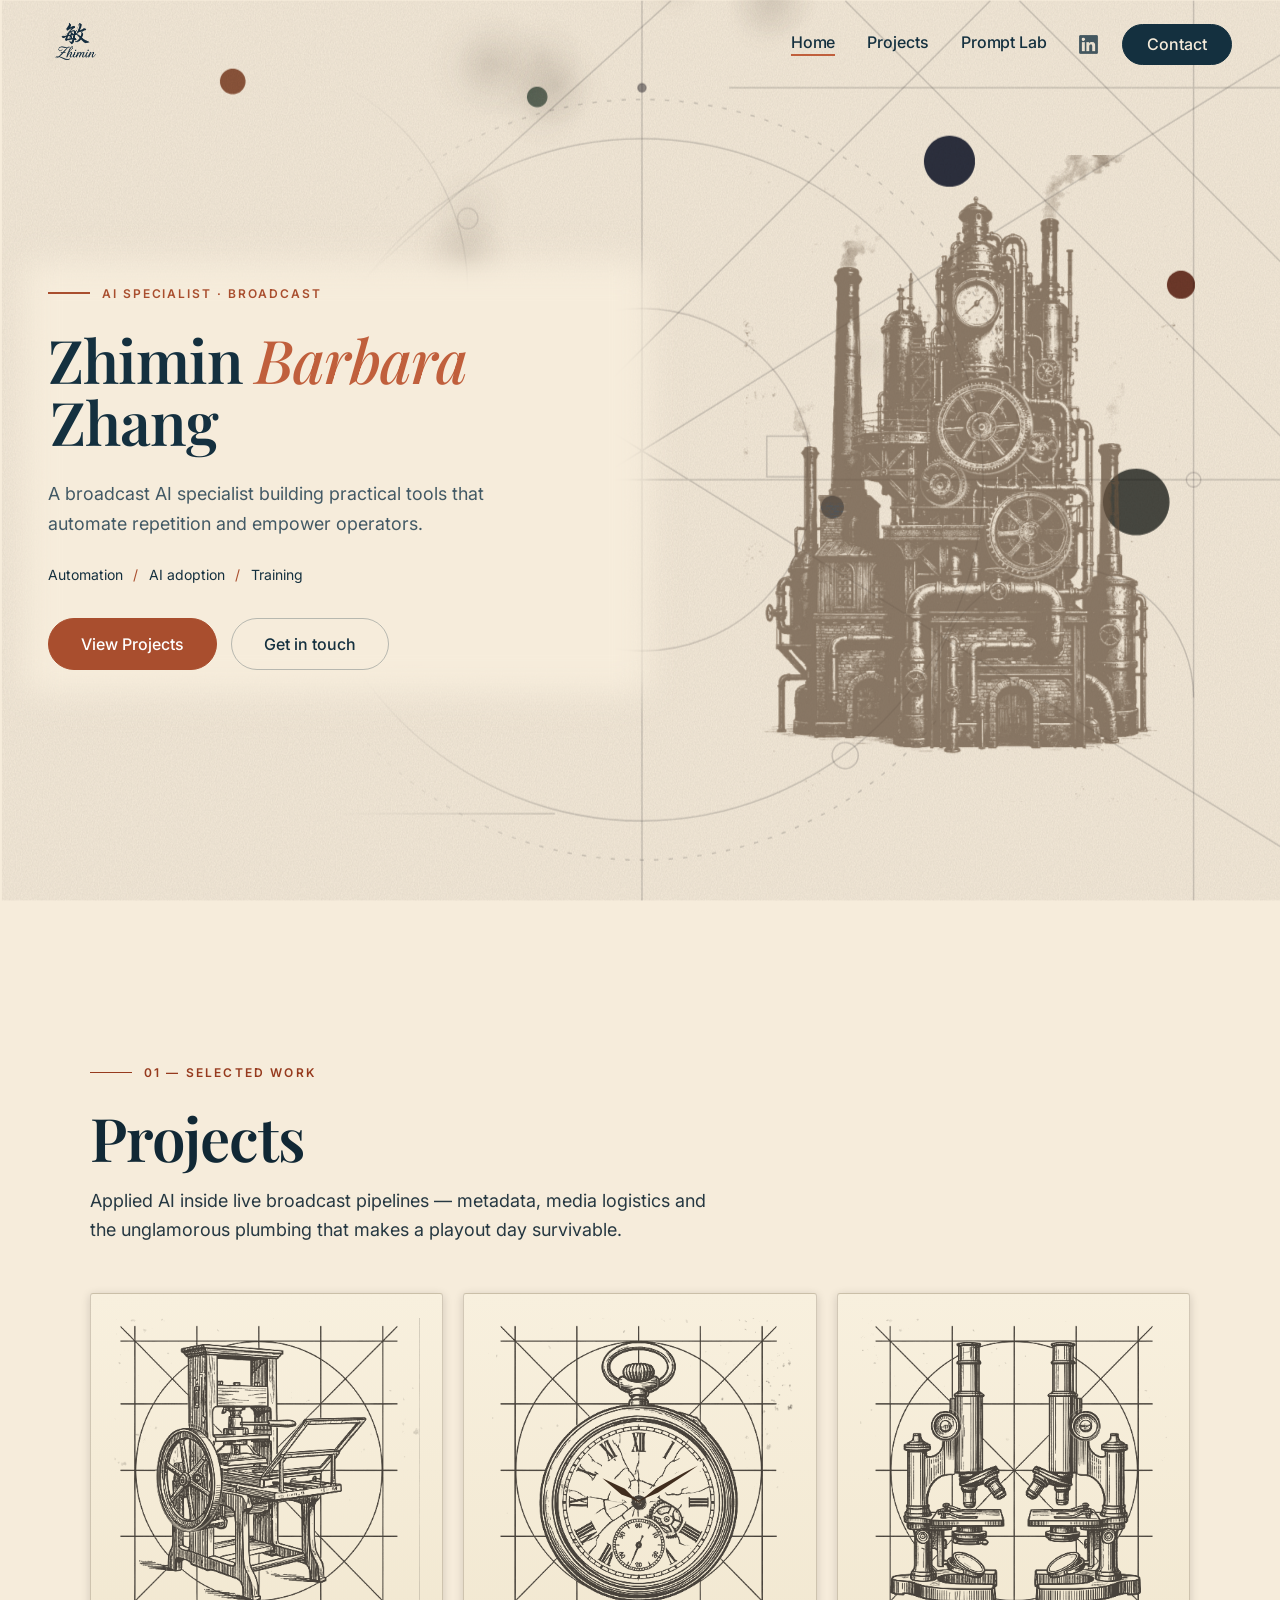
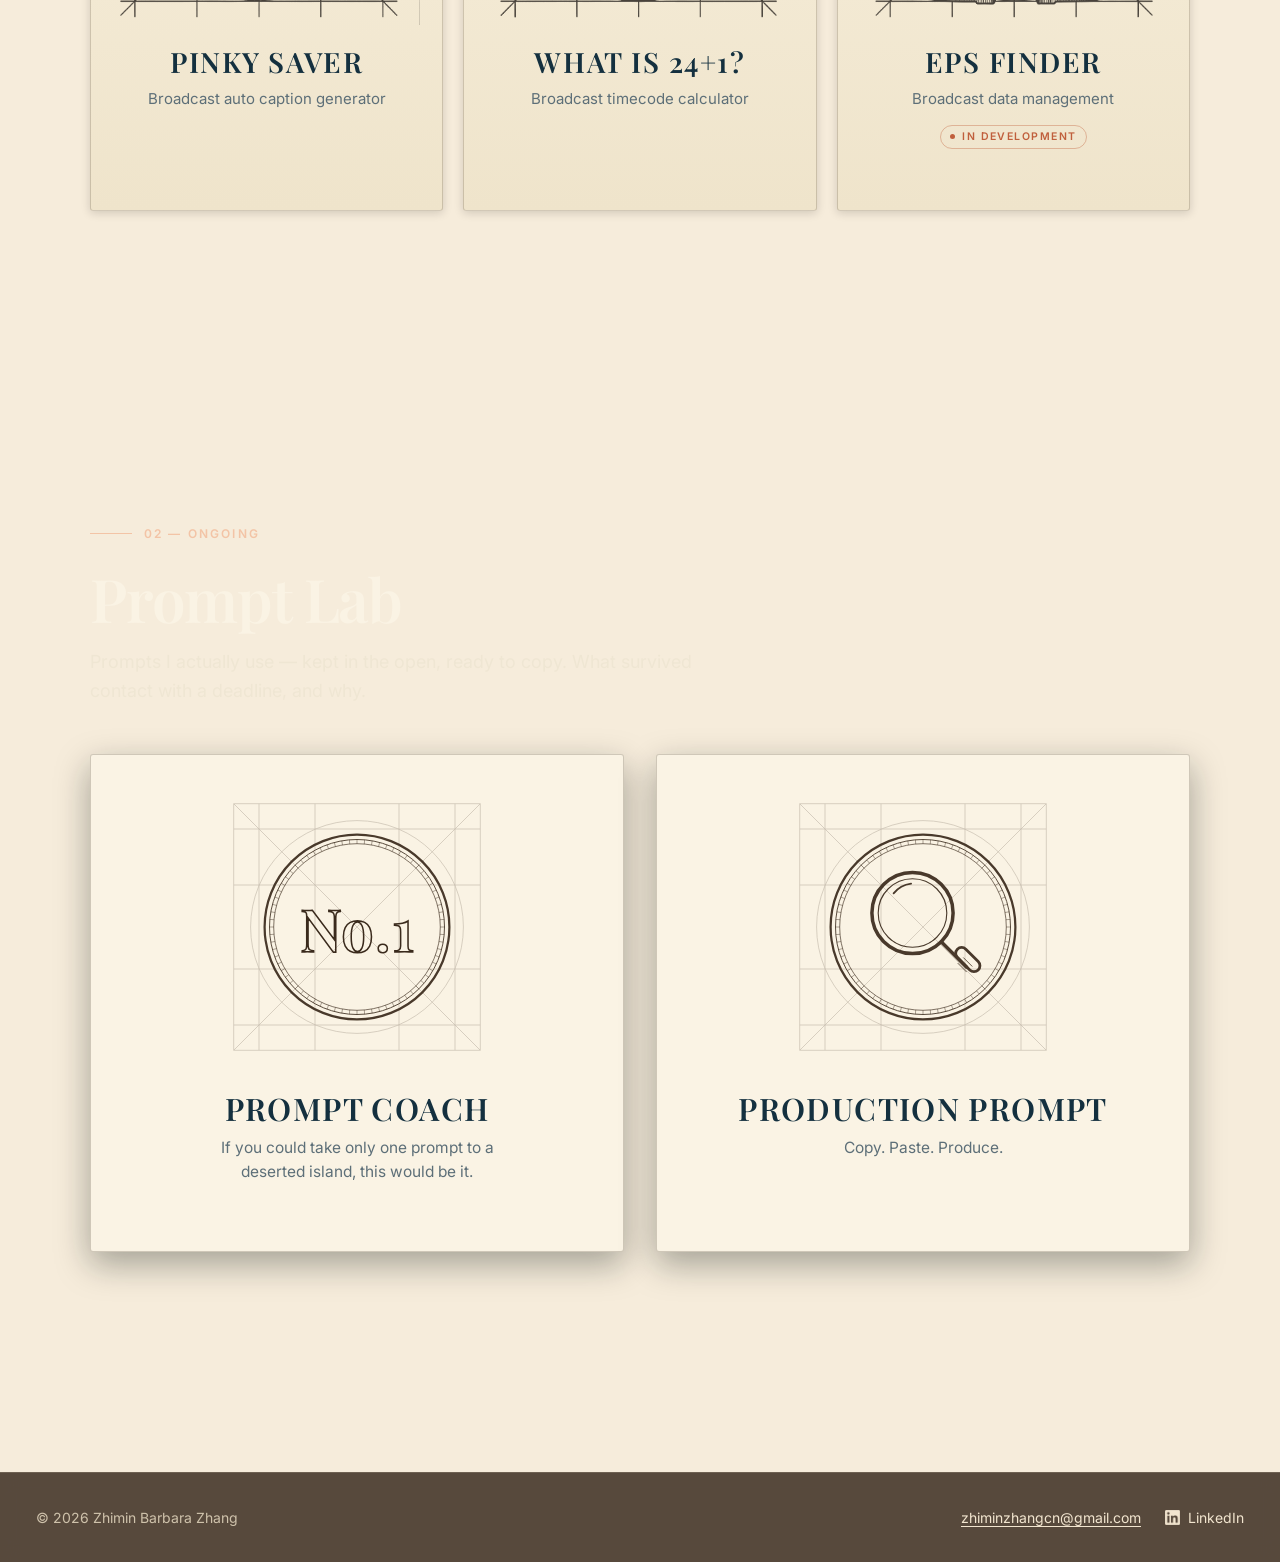
==== commit bf207fa6: "Refine portfolio hero layout and add design specification" ====
--- a/index.html
+++ b/index.html
@@ -44,11 +44,6 @@
      any smoke that would drift across it — only what rises clear of the
      chimney mouths is seen -->
 <div class="backdrop" id="backdrop" aria-hidden="true">
-  <div class="backdrop-layer is-dark">
-    <div class="backdrop-inner">
-      <img class="backdrop-plate" src="assets/building.png" alt="">
-    </div>
-  </div>
   <div class="backdrop-layer is-light">
     <div class="backdrop-inner"><img class="backdrop-plate" src="assets/building.png" alt=""></div>
   </div>
@@ -110,14 +105,22 @@
         <span class="t-2">Zhang</span>
       </h1>
 
-      <p class="hero-desc" id="typewriter"><span class="tw-text"></span><span class="tw-cursor" aria-hidden="true"></span></p>
-      <p class="sr-only">Zhimin Barbara Zhang is a broadcast AI specialist building practical tools that automate repetition and empower operators.</p>
+      <p class="hero-desc">A broadcast AI specialist building practical tools that automate repetition and empower operators.</p>
+
+      <p class="hero-focus">Automation <span aria-hidden="true">/</span> AI adoption <span aria-hidden="true">/</span> Training</p>
 
       <div class="actions" id="actions">
         <a class="btn btn-solid" href="#projects">View Projects</a>
         <button class="btn btn-ghost" type="button" data-contact>Get in touch</button>
       </div>
 
+    </div>
+    <div class="hero-art" aria-hidden="true">
+      <div class="backdrop-layer is-dark">
+        <div class="backdrop-inner">
+          <img class="backdrop-plate" src="assets/building.png" alt="" width="560" height="835" fetchpriority="high">
+        </div>
+      </div>
     </div>
   </div>
 </section>
--- a/index.css
+++ b/index.css
@@ -117,7 +117,7 @@
 /* ═══════════════ HERO ═══════════════ */
 .hero {
   position: relative; z-index: 2;
-  height: 100vh; height: 100svh; min-height: 580px;
+  min-height: max(620px, 100svh);
   display: flex; flex-direction: column; overflow: hidden;
   background: transparent;
 }
@@ -148,17 +148,33 @@
 
 .hero-inner {
   position: relative; z-index: 4;
-  flex: 1; display: flex; flex-direction: column;
-  justify-content: flex-start;
-  padding: calc(74px + 3vh) 1.25rem 0;
+  flex: 1; display: grid; align-items: center;
+  grid-template-columns: minmax(0, 1fr); gap: 2.5rem;
+  width: min(100%, 1320px); margin: 0 auto;
+  padding: 112px 1.25rem 2.5rem;
   pointer-events: none;
 }
 @media (min-width: 640px) { .hero-inner { padding-left: 2.25rem; padding-right: 2.25rem; } }
 @media (min-width: 860px) {
-  .hero-inner { justify-content: center; padding: 0 2.25rem 20vh; }
+  .hero-inner { grid-template-columns: minmax(0, 1.1fr) minmax(0, 1fr); gap: 2rem; padding: 104px 2.25rem 3rem; }
 }
 @media (min-width: 1100px) { .hero-inner { padding-left: 3rem; padding-right: 3rem; } }
-.hero-copy { max-width: 34rem; pointer-events: auto; }
+.hero-copy { position: relative; isolation: isolate; min-width: 0; max-width: 36rem; pointer-events: auto; }
+.hero-copy::before {
+  content: ""; position: absolute; z-index: -1; inset: -1.5rem;
+  background: var(--paper); filter: blur(16px); pointer-events: none;
+}
+.hero-art { position: relative; min-width: 0; height: clamp(360px, 105vw, 520px); }
+.hero-art .backdrop-layer { align-items: center; overflow: hidden; }
+.hero-art .backdrop-inner { width: min(100%, 348px); }
+@media (min-width: 860px) {
+  .hero-art { height: clamp(420px, 72svh, 660px); }
+  .hero-art .backdrop-inner { width: min(100%, 440px); }
+}
+@media (max-width: 859px) {
+  .hero { background: var(--paper); }
+  .hero-copy { max-width: 38rem; }
+}
 
 .eyebrow {
   display: flex; align-items: center; gap: .75rem;
@@ -169,30 +185,36 @@
 
 .hero-title {
   font-family: var(--font-heading); font-weight: 600; text-wrap: balance;
-  font-size: clamp(42px, 7.1vw, 78px); line-height: 1.0; letter-spacing: -0.018em;
-  margin-bottom: 1.1rem;
+  font-size: clamp(40px, 4.7vw, 68px); line-height: 1.04; letter-spacing: -0.018em;
+  margin-bottom: 1.6rem;
 }
 .hero-title span { display: block; }
 .hero-title .t-2 { margin-left: .04em; }
 .hero-title em { font-style: italic; font-weight: 500; color: var(--terra); }
 
 .hero-desc {
-  font-size: clamp(14px, 1.9vw, 17px); line-height: 1.6; font-weight: 400;
-  color: var(--ink-soft); min-height: 4.8em; margin-bottom: 1.6rem; max-width: 30rem;
-}
-.tw-cursor {
-  display: inline-block; width: 2px; height: 1.05em; background: var(--terra);
-  vertical-align: -.14em; margin-left: 2px; animation: blink 1s step-end infinite;
-}
-.tw-cursor.done { display: none; }
-@keyframes blink { 0%, 100% { opacity: 1; } 50% { opacity: 0; } }
+  font-size: clamp(16px, 1.4vw, 18px); line-height: 1.7; font-weight: 400;
+  color: #425965; margin-bottom: 1.5rem; max-width: 28rem;
+}
+.hero-focus {
+  display: flex; align-items: center; flex-wrap: wrap; gap: .45rem .65rem;
+  font-size: 14px; line-height: 1.6; color: var(--ink); margin-bottom: 2rem;
+}
+.hero-focus span { color: var(--terra-deep); }
+.hero .eyebrow { color: var(--terra-deep); font-size: 12px; letter-spacing: .16em; margin-bottom: 1.7rem; }
+.hero .btn { font-size: 16px; min-height: 48px; }
+.hero .btn-solid { background: var(--terra-deep); border-color: var(--terra-deep); }
+.hero .btn-solid:hover { background: #8e4026; border-color: #8e4026; }
+.hero .btn:focus-visible { outline: 2px solid var(--ink); outline-offset: 5px; }
+@media (max-width: 379px) {
+  .hero .eyebrow { gap: .55rem; letter-spacing: .1em; }
+  .hero .eyebrow .rule { width: 24px; }
+  .hero .btn { padding: .85em 1.4em; }
+}
 
 .actions {
-  display: flex; flex-wrap: wrap; gap: .7rem;
-  opacity: 0; transform: translateY(8px);
-  transition: opacity .5s ease, transform .5s ease;
-}
-.actions.show { opacity: 1; transform: translateY(0); }
+  display: flex; flex-wrap: wrap; gap: .9rem;
+}
 
 .btn {
   display: inline-flex; align-items: center; justify-content: center;
--- a/motion.css
+++ b/motion.css
@@ -37,20 +37,7 @@
   background-size: 320px 320px;
 }
 
-/* the type column: three-line name, narrow enough to clear the building */
-@media (min-width: 860px) {
-  /* in from the edge; centred between the nav band and the ground's surface */
-  .hero-inner { padding: 96px 2rem 26vh 6vw; }
-  .hero-copy { max-width: min(32rem, 31vw); }
-}
 .eyebrow { margin-bottom: 1.6rem; }
-/* V3.3: "Zhimin Barbara" on one line, "Zhang" on the next */
-.hero-title { font-size: clamp(40px, 4.4vw, 64px); line-height: 1.04; margin-bottom: 1.4rem; text-wrap: initial; }
-.hero-title .t-2 { margin-left: .04em; }
-.hero-desc { font-size: clamp(15px, 1.35vw, 18px); line-height: 1.6; max-width: 24rem; min-height: 4.8em; margin-bottom: 2.2rem; }
-.hero .eyebrow { color: var(--terra-deep); font-size: 13px; letter-spacing: .2em; }   /* 4.6:1 on the paper */
-.hero .btn { font-size: 16px; }
-.actions { gap: .9rem; }
 
 /* V3.1 — the smoke canvas is a fixed layer under the building */
 .scene { position: fixed; inset: 0; width: 100%; height: 100%; z-index: 1; pointer-events: none; }   /* after .backdrop in the DOM → above it */
@@ -61,16 +48,6 @@
 .pcard:focus-visible .pcard-part.is-static { animation: none; }
 
 /* ═══════════════ V5 — three chapters, one building ═══════════════ */
-/* hero copy sits on the engraving: a soft paper halo keeps the type on paper */
-.hero-copy { position: relative; isolation: isolate; }
-/* V5.1: a uniform translucent pane (80% paper) with soft blurred edges,
-   instead of a radial blob that showed its shape when the hero scrolled */
-.hero-copy::before {
-  content: ""; position: absolute; z-index: -1; inset: -6% -9% -8% -8%;
-  background: rgba(246,236,219,.20); border-radius: 28px;   /* V5.4: 20% to try */
-  filter: blur(14px);
-  pointer-events: none;
-}
 /* the Lab is now a dark chapter on verdigris, transparent like Projects so
    the fixed blueprint shows through; cream cards pin onto the drawing */
 .section-lab { background: transparent; overflow: visible; color: #faf3e4; }
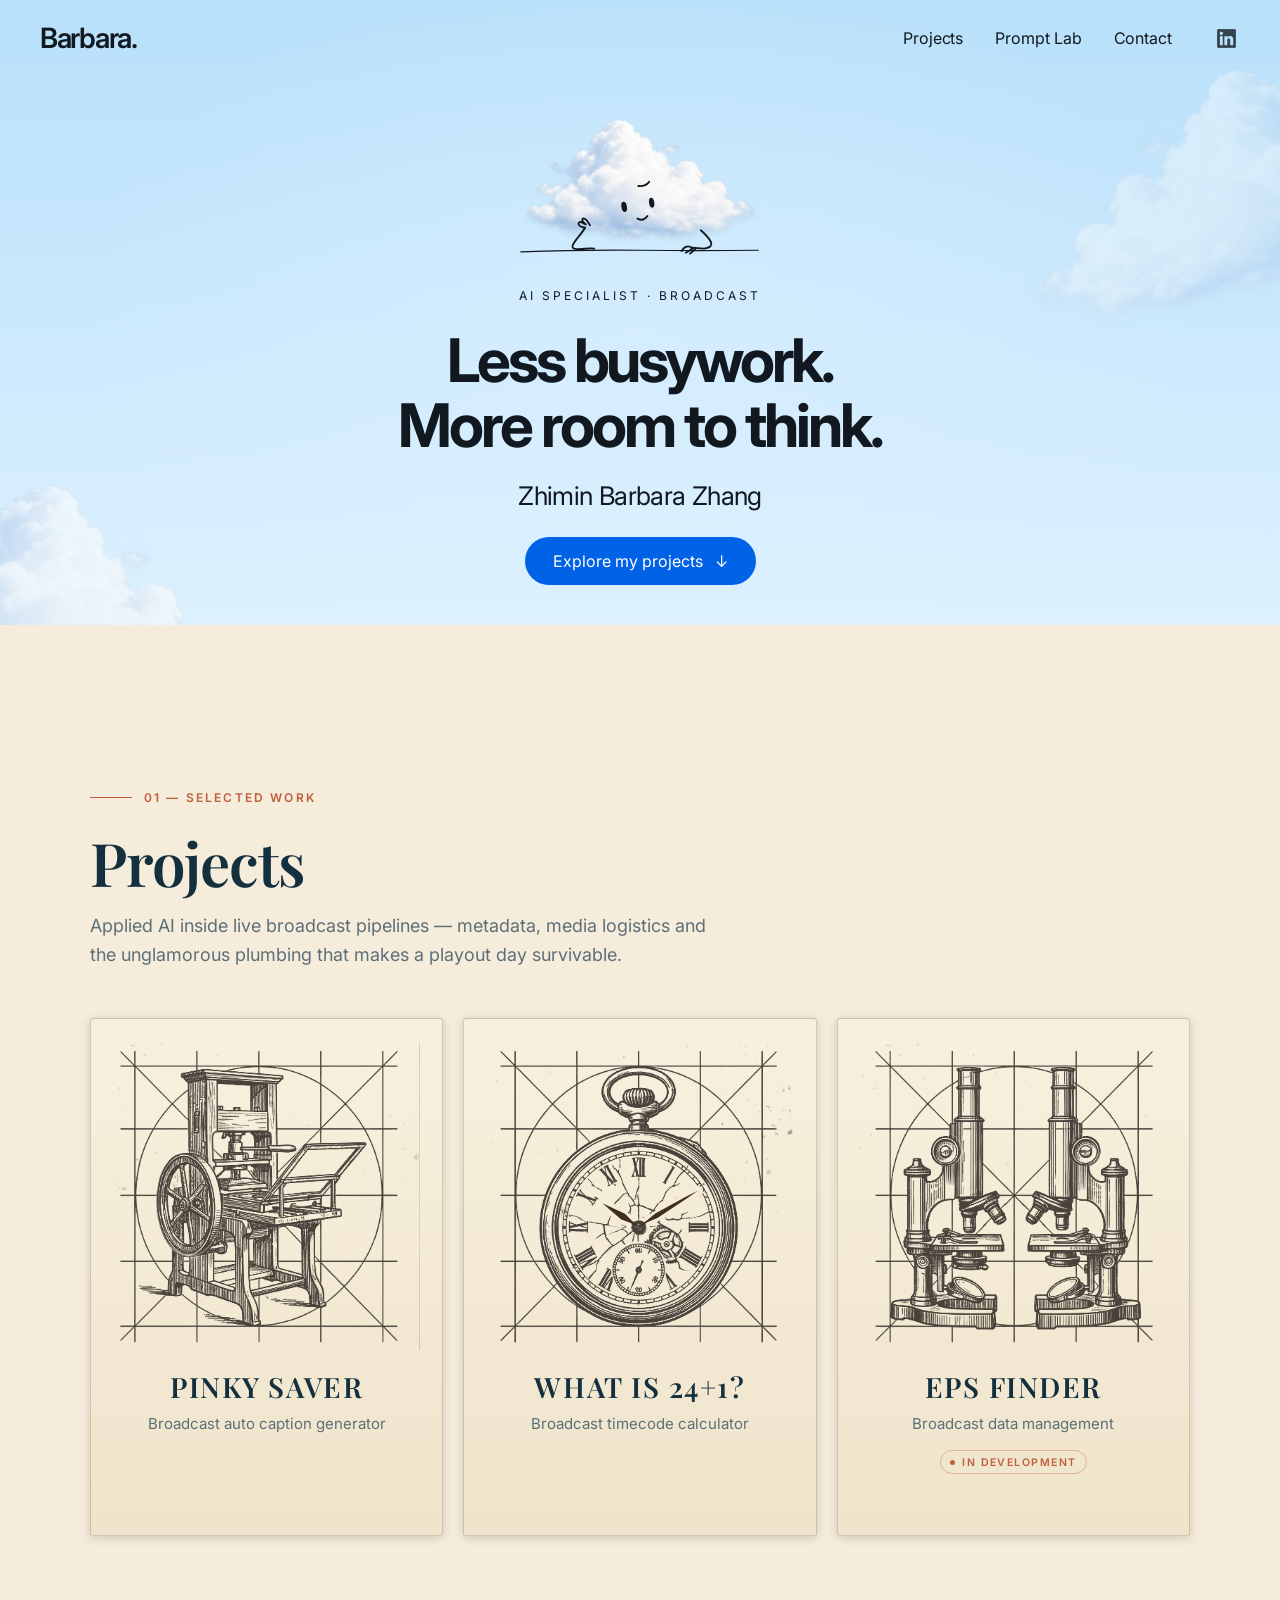
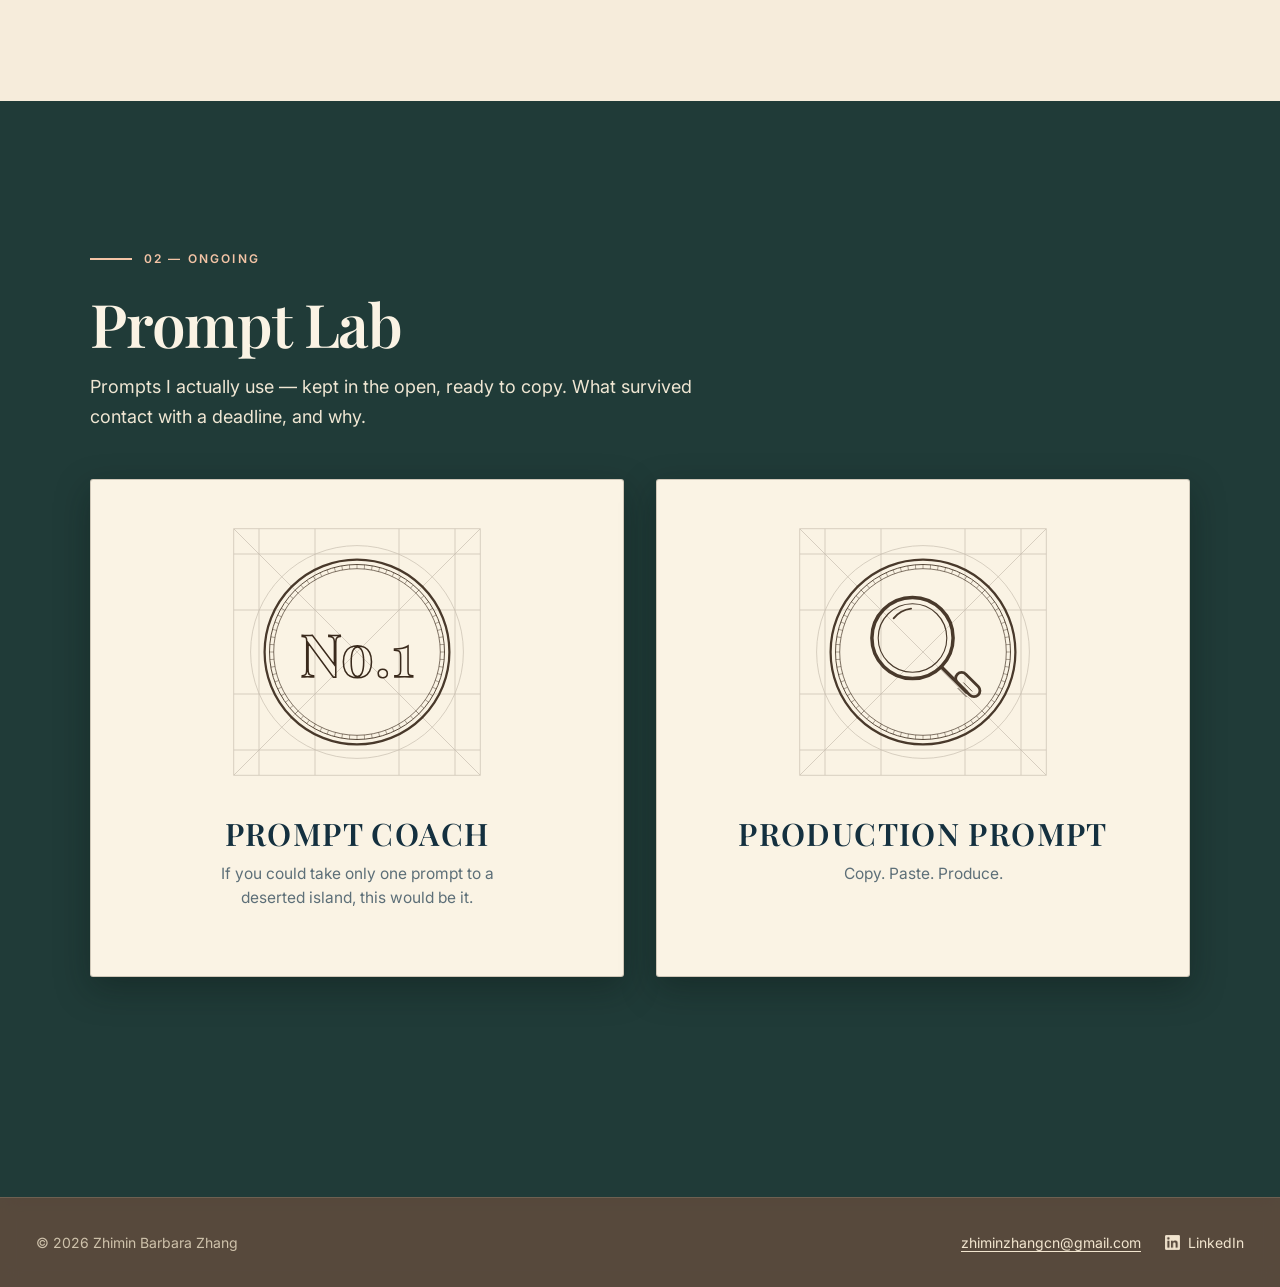
==== commit 51882b54: "Implement approved Cloud B homepage hero and navigation" ====
--- a/index.html
+++ b/index.html
@@ -9,119 +9,46 @@
 
 <link rel="preconnect" href="https://fonts.googleapis.com">
 <link rel="preconnect" href="https://fonts.gstatic.com" crossorigin>
-<link href="https://fonts.googleapis.com/css2?family=Playfair+Display:ital,wght@0,400;0,500;0,600;0,700;1,400;1,500;1,600&family=Inter:wght@400;500;600&display=swap" rel="stylesheet">
+<link href="https://fonts.googleapis.com/css2?family=Playfair+Display:ital,wght@0,400;0,500;0,600;0,700;1,400;1,500;1,600&family=Inter:wght@400;500;600;700&display=swap" rel="stylesheet">
 
 <link rel="stylesheet" href="index.css">
 <link rel="stylesheet" href="motion.css">
+<link rel="stylesheet" href="cloud-home.css">
 </head>
-<body>
-
-<!-- page ground: colour washes from cream to sepia as the works come forward -->
-<div class="page-wash" id="page-wash" aria-hidden="true"></div>
-
-<!-- the works: fixed, so they follow you down into Projects -->
-<!-- V3: the geometric field the cursor pushes apart (field.js). Fixed, same
-     z-index as the backdrop and earlier in the DOM, so it paints beneath it. -->
-<div class="field" id="field" aria-hidden="true">
-  <svg class="field-lines" viewBox="0 0 1000 620" preserveAspectRatio="xMidYMid slice" aria-hidden="true">
-    <g fill="none" stroke="#2c282d" stroke-opacity=".20" stroke-width="1" vector-effect="non-scaling-stroke">
-      <circle cx="500" cy="330" r="235"/>
-      <circle cx="500" cy="330" r="262" stroke-dasharray="3 7"/>
-      <circle cx="500" cy="330" r="118" stroke-opacity=".18"/>
-      <path d="M0 0 L1000 620 M1000 0 L0 620 M500 0 V620 M0 330 H1000"/>
-      <path d="M640 0 L1000 360 M760 0 L1000 240 M0 470 L520 0 M120 620 L740 0"/>
-      <path d="M560 60 H1000 M0 560 H440 M880 0 V620 M120 0 V620"/>
-      <path d="M700 480 a90 90 0 0 1 180 0 M60 200 a160 160 0 0 1 320 0"/>
-      <circle cx="380" cy="150" r="7"/><circle cx="640" cy="520" r="9"/><circle cx="880" cy="330" r="5"/>
-      <circle cx="120" cy="560" r="4" fill="#2c282d" fill-opacity=".5"/><circle cx="500" cy="60" r="3" fill="#2c282d" fill-opacity=".5"/>
-      <rect x="586" y="300" width="28" height="28"/><rect x="330" y="440" width="18" height="18"/>
-    </g>
-  </svg>
-  <!-- shapes are injected here by field.js -->
-  <div class="field-grain"></div>
-</div>
-<!-- chimney steam: fixed, painted UNDER the building so the plate itself masks
-     any smoke that would drift across it — only what rises clear of the
-     chimney mouths is seen -->
-<div class="backdrop" id="backdrop" aria-hidden="true">
-  <div class="backdrop-layer is-light">
-    <div class="backdrop-inner"><img class="backdrop-plate" src="assets/building.png" alt=""></div>
-  </div>
-  <!-- V5: the same plate a third time, as a pale verdigris blueprint for the Lab -->
-  <div class="backdrop-layer is-blue">
-    <div class="backdrop-inner is-lab">
-      <img class="backdrop-plate" src="assets/lab_plate.png" alt="">
-      <!-- clock hands: the drawn ones are in-painted out of the plate (tools/cut_lab.py);
-           these turn slowly on their own -->
-      <svg class="lab-hands" viewBox="0 0 660 672" aria-hidden="true" style="--hub-x:352px;--hub-y:368px">
-        <g class="hand hour" style="--a:-30deg"><path d="M-9 0 L10 -2.4 L34 -5 L58 -2.2 L66 0 L58 2.2 L34 5 L10 2.4 Z"/></g>
-        <g class="hand minute" style="--a:199deg"><path d="M-9 0 L12 -1.8 L40 -4 L82 -1.6 L92 0 L82 1.6 L40 4 L12 1.8 Z"/></g>
-        <circle cx="0" cy="0" r="5" class="boss" style="transform:translate(var(--hub-x),var(--hub-y))"/>
-      </svg>
-    </div>
-  </div>
-</div>
-
-<!-- chimney steam — above the building, so plumes drift free (V3.4) -->
-<canvas class="scene" id="scene" aria-hidden="true"></canvas>
-
-<!-- ══════════════ NAVBAR ══════════════ -->
-<nav class="nav" id="nav">
-  <a class="logo" href="#home" aria-label="Zhimin Barbara Zhang — home">
-    <img class="logo-mark" src="assets/logo.png" alt="Zhimin">
-  </a>
-
+<body class="cloud-home">
+
+<!-- Cloud B step 1: independent sky, cloud body and editable doodle layers. -->
+<nav class="nav cloud-nav" id="nav" aria-label="Main navigation">
+  <a class="logo cloud-wordmark" href="#home" aria-label="Barbara — home">Barbara.</a>
   <div class="nav-desktop">
-    <a class="nav-link is-active" href="#home">Home</a>
     <a class="nav-link" href="#projects">Projects</a>
     <a class="nav-link" href="#prompt-lab">Prompt Lab</a>
-    <a class="nav-social" href="https://www.linkedin.com/in/zhimin-zhang-creative" target="_blank" rel="noopener noreferrer"
-       aria-label="Zhimin Barbara Zhang on LinkedIn" title="LinkedIn"><span class="li-mark" aria-hidden="true"></span></a>
-    <button class="nav-pill" type="button" data-contact>Contact</button>
-  </div>
-
-  <button class="burger" id="burger" type="button" aria-label="Menu" aria-expanded="false" aria-controls="mobile-menu">
+    <a class="nav-link" href="mailto:zhiminzhangcn@gmail.com" data-contact>Contact</a>
+    <a class="nav-social" href="https://www.linkedin.com/in/zhimin-zhang-creative" target="_blank" rel="noopener noreferrer" aria-label="Zhimin Barbara Zhang on LinkedIn" title="LinkedIn"><span class="li-mark" aria-hidden="true"></span></a>
+  </div>
+  <button class="burger" id="burger" type="button" aria-label="Open menu" aria-expanded="false" aria-controls="mobile-menu">
     <span></span><span></span><span></span>
   </button>
 </nav>
-
-<!-- ══════════════ MOBILE OVERLAY ══════════════ -->
-<div class="mobile-overlay" id="mobile-menu" role="dialog" aria-modal="true" aria-label="Menu">
+<div class="mobile-overlay cloud-menu" id="mobile-menu" role="dialog" aria-modal="true" aria-label="Menu">
   <a href="#home">Home</a>
   <a href="#projects">Projects</a>
   <a href="#prompt-lab">Prompt Lab</a>
-  <button class="mobile-cta" type="button" data-contact>Contact</button>
+  <a href="mailto:zhiminzhangcn@gmail.com" data-contact>Contact</a>
   <a class="mobile-social" href="https://www.linkedin.com/in/zhimin-zhang-creative" target="_blank" rel="noopener noreferrer"><span class="li-mark" aria-hidden="true"></span><span>LinkedIn</span></a>
 </div>
-
-<!-- ══════════════ HERO ══════════════ -->
-<section class="hero" id="home">
-  <div class="hero-inner">
-    <div class="hero-copy">
-      <p class="eyebrow"><span class="rule"></span>AI Specialist · Broadcast</p>
-
-      <h1 class="hero-title">
-        <span class="t-1">Zhimin <em>Barbara</em></span>
-        <span class="t-2">Zhang</span>
-      </h1>
-
-      <p class="hero-desc">A broadcast AI specialist building practical tools that automate repetition and empower operators.</p>
-
-      <p class="hero-focus">Automation <span aria-hidden="true">/</span> AI adoption <span aria-hidden="true">/</span> Training</p>
-
-      <div class="actions" id="actions">
-        <a class="btn btn-solid" href="#projects">View Projects</a>
-        <button class="btn btn-ghost" type="button" data-contact>Get in touch</button>
-      </div>
-
+<section class="cloud-hero" id="home" aria-labelledby="cloud-title">
+  <img class="cloud-sky-wisp is-left" src="assets/cloud-b/cloud-body.webp" alt="" width="720" height="480" aria-hidden="true">
+  <img class="cloud-sky-wisp is-right" src="assets/cloud-b/cloud-body.webp" alt="" width="720" height="480" aria-hidden="true">
+  <div class="cloud-hero-content">
+    <div class="cloud-character" aria-hidden="true">
+      <img class="cloud-body" src="assets/cloud-b/cloud-body.webp" alt="" width="720" height="480" fetchpriority="high">
+      <img src="assets/cloud-b/cloud-doodle.svg" alt="" width="360" height="230">
     </div>
-    <div class="hero-art" aria-hidden="true">
-      <div class="backdrop-layer is-dark">
-        <div class="backdrop-inner">
-          <img class="backdrop-plate" src="assets/building.png" alt="" width="560" height="835" fetchpriority="high">
-        </div>
-      </div>
-    </div>
+    <p class="cloud-eyebrow">AI Specialist · Broadcast</p>
+    <h1 class="cloud-title" id="cloud-title"><span>Less busywork.</span> <span>More room to think.</span></h1>
+    <p class="cloud-name">Zhimin Barbara Zhang</p>
+    <a class="cloud-explore" href="#projects">Explore my projects <span aria-hidden="true">↓</span></a>
   </div>
 </section>
 
@@ -301,8 +228,8 @@
     <p class="modal-sub">Drop me a line — I read everything.</p>
     <div class="modal-row">
       <span class="modal-email" id="modal-email">zhiminzhangcn@gmail.com</span>
-      <button class="copy-btn" id="copy-btn" type="button">
-        <span class="copy-label">Copy</span>
+      <button class="copy-btn" id="copy-btn" type="button" aria-label="Copy email address">
+        <span class="copy-label" role="status" aria-live="polite">Copy</span>
         <svg width="12" height="12" viewBox="0 0 12 12" fill="none" aria-hidden="true">
           <rect x="3.6" y="3.6" width="7" height="7" rx="1.3" stroke="currentColor" stroke-width="1.1"/>
           <path d="M8.4 1.4H2.7A1.3 1.3 0 0 0 1.4 2.7v5.7" stroke="currentColor" stroke-width="1.1" stroke-linecap="round"/>
@@ -556,7 +483,6 @@
   </div>
 </template>
 
-<script src="field.js"></script>
 <script src="app.js"></script>
 </body>
 </html>
--- a/cloud-home.css
+++ b/cloud-home.css
@@ -0,0 +1,182 @@
+/* Cloud B, step 1: scoped navigation and hero. Legacy reading areas stay intact. */
+.cloud-home {
+  --cloud-ink: #111820;
+  --cloud-blue: #0062e6;
+}
+.cloud-home .cloud-nav {
+  color: var(--cloud-ink);
+  min-height: 76px;
+  padding: 12px max(24px, calc((100vw - 1200px) / 2));
+}
+.cloud-home .cloud-nav.is-stuck,
+.cloud-home .cloud-nav.menu-open {
+  background: rgba(255, 255, 255, .97);
+  box-shadow: 0 1px 0 #dce5ed;
+}
+.cloud-home .cloud-wordmark {
+  min-height: 44px;
+  color: var(--cloud-ink);
+  font-size: 28px;
+  font-weight: 600;
+  letter-spacing: -.045em;
+}
+.cloud-home .cloud-nav .nav-desktop { gap: 32px; }
+.cloud-home .cloud-nav .nav-link,
+.cloud-home .cloud-nav .nav-social {
+  display: inline-flex;
+  align-items: center;
+  justify-content: center;
+  min-height: 44px;
+  color: var(--cloud-ink);
+  font-size: 16px;
+  font-weight: 400;
+  padding: 0;
+}
+.cloud-home .cloud-nav .nav-social { min-width: 44px; }
+.cloud-home .cloud-nav .nav-link::after { background: var(--cloud-blue); bottom: 5px; }
+.cloud-home .cloud-nav .nav-link:hover,
+.cloud-home .cloud-nav .nav-social:hover { color: var(--cloud-blue); }
+.cloud-home .cloud-nav .burger {
+  width: 44px;
+  height: 44px;
+  align-items: center;
+  justify-content: center;
+  padding: 0;
+}
+.cloud-home .cloud-nav .burger span { background: var(--cloud-ink); }
+.cloud-home .cloud-menu {
+  background: #f5fbff;
+  visibility: hidden;
+  padding: 100px 28px 32px;
+  gap: 20px;
+  overflow-y: auto;
+}
+.cloud-home .cloud-menu.open { visibility: visible; }
+.cloud-home .cloud-menu a {
+  display: inline-flex;
+  align-items: center;
+  min-height: 44px;
+  font-family: var(--font-body);
+  font-size: 28px;
+  font-style: normal;
+  color: var(--cloud-ink);
+}
+.cloud-home .cloud-menu .mobile-social { font-size: 18px; gap: 12px; }
+.cloud-home .cloud-hero {
+  position: relative;
+  isolation: isolate;
+  color: var(--cloud-ink);
+  background: #cbe9fc url('assets/cloud-b/sky.svg') center / 100% 100% no-repeat;
+  padding: 90px 24px 40px;
+  min-height: 660px;
+  min-height: clamp(580px, 68svh, 740px);
+  display: flex;
+  justify-content: center;
+  align-items: center;
+  overflow: hidden;
+}
+.cloud-home .cloud-hero-content {
+  position: relative;
+  z-index: 1;
+  width: 100%;
+  max-width: 900px;
+  text-align: center;
+}
+.cloud-home .cloud-character {
+  position: relative;
+  width: 300px;
+  max-width: 85%;
+  aspect-ratio: 36 / 23;
+  margin: 0 auto 4px;
+}
+.cloud-home .cloud-character img {
+  position: absolute;
+  inset: 0;
+  display: block;
+  width: 100%;
+  height: 100%;
+  object-fit: contain;
+}
+.cloud-home .cloud-character .cloud-body { inset: 4% 7% auto; width: 86%; height: 86%; }
+.cloud-home .cloud-eyebrow {
+  margin: 0 0 24px;
+  font-size: 12px;
+  line-height: 1.6;
+  letter-spacing: .25em;
+  text-transform: uppercase;
+}
+.cloud-home .cloud-title {
+  font-family: var(--font-body);
+  font-size: clamp(44px, 4.7vw, 68px);
+  font-weight: 700;
+  letter-spacing: -.05em;
+  line-height: 1.08;
+  margin: 0;
+}
+.cloud-home .cloud-title span { display: block; }
+.cloud-home .cloud-name {
+  margin: 18px 0 22px;
+  font-size: clamp(19px, 2vw, 26px);
+  line-height: 1.5;
+  letter-spacing: -.025em;
+}
+.cloud-home .cloud-explore {
+  display: inline-flex;
+  align-items: center;
+  justify-content: center;
+  gap: 12px;
+  min-height: 48px;
+  padding: 12px 28px;
+  border-radius: 999px;
+  background: var(--cloud-blue);
+  color: #fff;
+  text-decoration: none;
+  font-size: 16px;
+  line-height: 1.5;
+  transition: background-color .18s ease;
+}
+.cloud-home .cloud-explore:hover { background: #004fbd; }
+.cloud-home .cloud-sky-wisp {
+  position: absolute;
+  z-index: 0;
+  pointer-events: none;
+  user-select: none;
+  width: min(35vw, 470px);
+  height: auto;
+  opacity: .58;
+}
+.cloud-home .cloud-sky-wisp.is-left { left: -12%; bottom: -20%; transform: rotate(12deg); }
+.cloud-home .cloud-sky-wisp.is-right { right: -13%; top: 6%; transform: rotate(-15deg) scaleX(-1); opacity: .36; }
+.cloud-home .cloud-nav :focus-visible,
+.cloud-home .cloud-menu :focus-visible,
+.cloud-home .cloud-explore:focus-visible {
+  outline: 3px solid #004ba8;
+  outline-offset: 5px;
+}
+/* Temporary static grounds replace the removed fixed scene. Step 2 owns these sections. */
+.cloud-home .section-projects { background: var(--paper); }
+.cloud-home .section-lab { background: #203b38; }
+/* Closed legacy dialogs must not enter the new navigation's keyboard sequence. */
+.cloud-home .modal-backdrop:not(.open),
+.cloud-home .sheet-backdrop:not(.open) { visibility: hidden; }
+.cloud-home .modal-close { width: 44px; height: 44px; top: 4px; right: 4px; }
+.cloud-home .copy-btn { min-height: 44px; }
+.cloud-home .modal-mailto { min-height: 44px; display: inline-flex; align-items: center; }
+.cloud-home .modal :focus-visible { outline: 3px solid #004ba8; outline-offset: 3px; }
+@media (max-width: 859px) {
+  .cloud-home .cloud-nav { min-height: 68px; padding: 10px 24px; }
+  .cloud-home .cloud-hero { padding-top: 84px; padding-bottom: 44px; }
+}
+@media (max-width: 599px) {
+  .cloud-home .cloud-nav { padding-inline: 20px; }
+  .cloud-home .cloud-wordmark { font-size: 26px; }
+  .cloud-home .cloud-hero { min-height: 600px; padding-inline: 20px; }
+  .cloud-home .cloud-character { width: 260px; margin-bottom: 8px; }
+  .cloud-home .cloud-eyebrow { font-size: 11px; letter-spacing: .2em; margin-bottom: 22px; }
+  .cloud-home .cloud-title { font-size: clamp(34px, 8.9vw, 44px); letter-spacing: -.05em; }
+  .cloud-home .cloud-name { font-size: 19px; margin-top: 20px; }
+  .cloud-home .cloud-sky-wisp { width: 230px; }
+  .cloud-home .cloud-sky-wisp.is-left { left: -140px; bottom: -30px; }
+  .cloud-home .cloud-sky-wisp.is-right { right: -165px; top: 100px; }
+  .cloud-home .modal { padding: 32px 20px 20px; }
+}
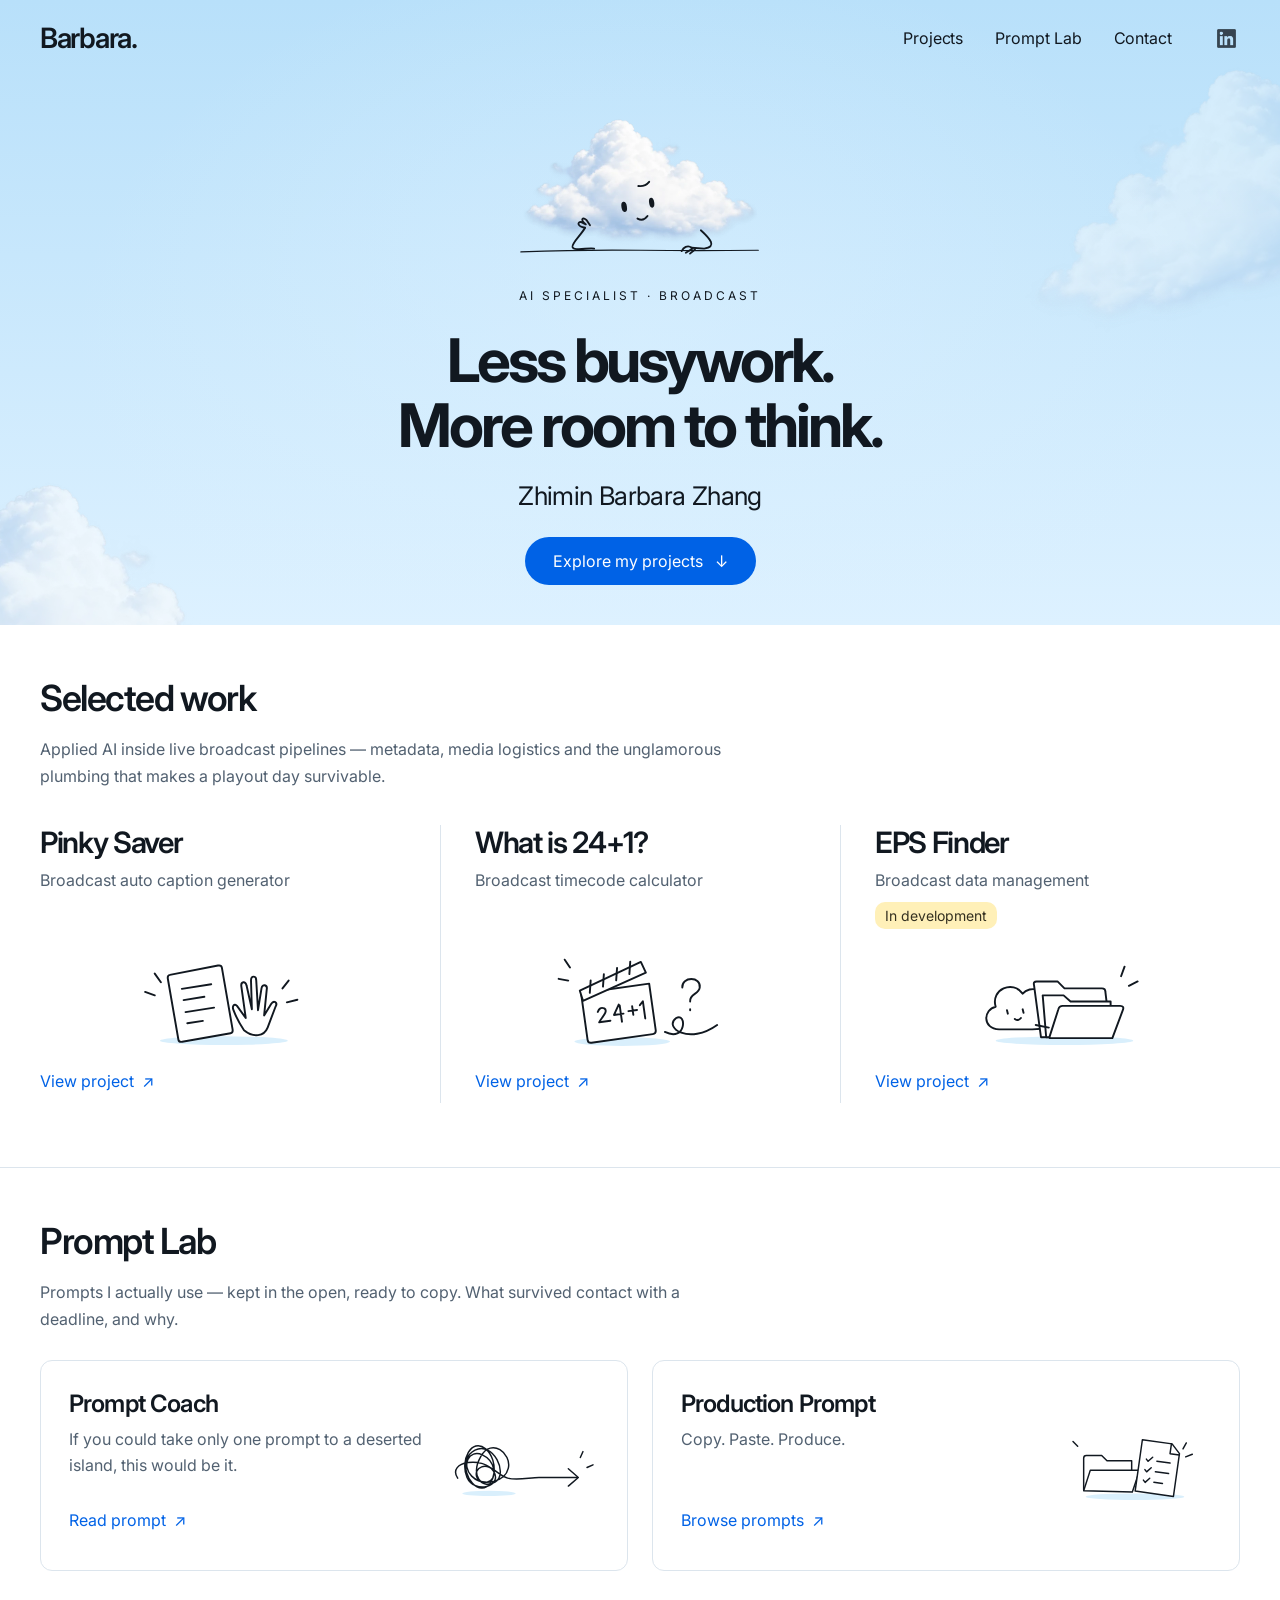
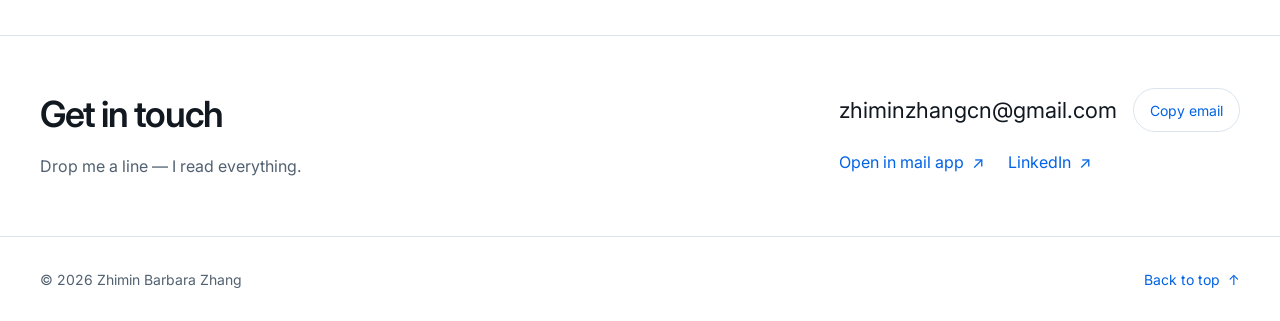
==== commit 8cd08b67: "Complete approved Cloud B homepage sections" ====
--- a/index.html
+++ b/index.html
@@ -9,10 +9,9 @@
 
 <link rel="preconnect" href="https://fonts.googleapis.com">
 <link rel="preconnect" href="https://fonts.gstatic.com" crossorigin>
-<link href="https://fonts.googleapis.com/css2?family=Playfair+Display:ital,wght@0,400;0,500;0,600;0,700;1,400;1,500;1,600&family=Inter:wght@400;500;600;700&display=swap" rel="stylesheet">
+<link href="https://fonts.googleapis.com/css2?family=Inter:wght@400;500;600;700&display=swap" rel="stylesheet">
 
 <link rel="stylesheet" href="index.css">
-<link rel="stylesheet" href="motion.css">
 <link rel="stylesheet" href="cloud-home.css">
 </head>
 <body class="cloud-home">
@@ -52,156 +51,81 @@
   </div>
 </section>
 
-<!-- ══════════════ PROJECTS ══════════════ -->
-<section class="section section-projects" id="projects">
-  <div class="section-inner">
-    <p class="eyebrow"><span class="rule"></span>01 — Selected work</p>
-    <h2>Projects</h2>
-    <p class="section-lead">Applied AI inside live broadcast pipelines — metadata, media logistics and the
+<!-- Cloud B step 2: project links and existing prompt entry points. -->
+<section class="cloud-section cloud-projects" id="projects" aria-labelledby="projects-title">
+  <div class="cloud-container">
+    <h2 id="projects-title">Selected work</h2>
+    <p class="cloud-section-lead">Applied AI inside live broadcast pipelines — metadata, media logistics and the
       unglamorous plumbing that makes a playout day survivable.</p>
-    <div class="pcards">
-      <a class="pcard" href="projects/pinky-saver.html">
-        <span class="pcard-art">
-          <img class="pcard-plate" src="assets/card_press2.png" alt="" loading="lazy">
-          <img class="pcard-part" data-axis src="assets/card_press_wheel2.png" alt="" loading="lazy" style="left:12.844%;top:33.716%;width:23.853%;height:36.239%;--dur:4.5s;--k:0.6351;--ik:1.5746">
-        </span>
+    <div class="cloud-project-grid">
+      <a class="cloud-project" href="projects/pinky-saver.html">
         <h3>Pinky Saver</h3>
         <p>Broadcast auto caption generator</p>
-        <span class="pcard-more">Read more
-          <svg width="14" height="10" viewBox="0 0 14 10" fill="none" aria-hidden="true">
-            <path d="M1 5h11M8.5 1.5 12 5l-3.5 3.5" stroke="currentColor" stroke-width="1.4"
-                  stroke-linecap="round" stroke-linejoin="round"/>
-          </svg>
-        </span>
+        <img class="cloud-project-doodle" src="assets/cloud-b/pinky-note.svg" width="240" height="140" alt="" loading="lazy">
+        <span class="cloud-text-link">View project <span aria-hidden="true">↗</span></span>
       </a>
-      <a class="pcard" href="projects/what-is-24-1.html">
-        <span class="pcard-art">
-          <img class="pcard-plate" src="assets/card_watch2.png" alt="" loading="lazy">
-          <img class="pcard-part is-static" src="assets/card_watch_gear2.png" alt="" loading="lazy" style="left:51.606%;top:57.798%;width:13.761%;height:13.761%;--dur:3s">
-        <svg class="pcard-hands" viewBox="0 0 436 436" aria-hidden="true">
-          <g class="hand hour" style="--a:-147.3deg">
-            <path d="M-7 0 L12 -1.7 L26 -4.7 L46 -2.2 L61 0 L46 2.2 L26 4.7 L12 1.7 Z"/>
-          </g>
-          <g class="hand minute" style="--a:-31.1deg">
-            <path d="M-7 0 L14 -1.3 L30 -3.5 L78 -1.5 L99 0 L78 1.5 L30 3.5 L14 1.3 Z"/>
-          </g>
-        </svg>
-        </span>
+      <a class="cloud-project" href="projects/what-is-24-1.html">
         <h3>What is 24+1?</h3>
         <p>Broadcast timecode calculator</p>
-        <span class="pcard-more">Read more
-          <svg width="14" height="10" viewBox="0 0 14 10" fill="none" aria-hidden="true">
-            <path d="M1 5h11M8.5 1.5 12 5l-3.5 3.5" stroke="currentColor" stroke-width="1.4"
-                  stroke-linecap="round" stroke-linejoin="round"/>
-          </svg>
-        </span>
+        <img class="cloud-project-doodle" src="assets/cloud-b/timecode-board.svg" width="240" height="140" alt="" loading="lazy">
+        <span class="cloud-text-link">View project <span aria-hidden="true">↗</span></span>
       </a>
-      <a class="pcard" href="projects/eps-finder.html">
-        <span class="pcard-art">
-          <img class="pcard-plate" src="assets/card_scope2.png" alt="" loading="lazy">
-          <img class="pcard-part" src="assets/card_scope_lensL2.png" alt="" loading="lazy" style="left:21.789%;top:28.670%;width:11.927%;height:11.927%;--dur:5s">
-          <img class="pcard-part" src="assets/card_scope_lensR2.png" alt="" loading="lazy" style="left:66.972%;top:28.670%;width:11.927%;height:11.927%;--dur:5s">
-          <img class="pcard-part is-static" data-axis src="assets/card_scope_turretL2.png" alt="" loading="lazy" style="left:31.651%;top:47.936%;width:16.972%;height:12.385%;--dur:7s;--k:1.4167;--ik:0.7059">
-          <img class="pcard-part is-static" data-axis src="assets/card_scope_turretR2.png" alt="" loading="lazy" style="left:52.064%;top:47.936%;width:16.972%;height:12.385%;--dur:7s;--k:1.4167;--ik:0.7059">
-        </span>
+      <a class="cloud-project" href="projects/eps-finder.html">
         <h3>EPS Finder</h3>
         <p>Broadcast data management</p>
-        <span class="pcard-tag"><i class="dot"></i>In development</span>
-        <span class="pcard-more">Read more
-          <svg width="14" height="10" viewBox="0 0 14 10" fill="none" aria-hidden="true">
-            <path d="M1 5h11M8.5 1.5 12 5l-3.5 3.5" stroke="currentColor" stroke-width="1.4"
-                  stroke-linecap="round" stroke-linejoin="round"/>
-          </svg>
-        </span>
+        <span class="cloud-development">In development</span>
+        <img class="cloud-project-doodle" src="assets/cloud-b/eps-folders.svg" width="240" height="140" alt="" loading="lazy">
+        <span class="cloud-text-link">View project <span aria-hidden="true">↗</span></span>
       </a>
     </div>
   </div>
 </section>
 
-<!-- ══════════════ PROMPT LAB ══════════════ -->
-<section class="section section-lab" id="prompt-lab">
-  <div class="section-inner">
-    <p class="eyebrow"><span class="rule"></span>02 — Ongoing</p>
-    <h2>Prompt Lab</h2>
-    <p class="section-lead">Prompts I actually use — kept in the open, ready to copy. What survived
+<section class="cloud-section cloud-lab" id="prompt-lab" aria-labelledby="lab-title">
+  <div class="cloud-container">
+    <h2 id="lab-title">Prompt Lab</h2>
+    <p class="cloud-section-lead">Prompts I actually use — kept in the open, ready to copy. What survived
       contact with a deadline, and why.</p>
-
-    <div class="lcards">
-      <button class="lcard" type="button" data-sheet="coach">
-        <span class="lcard-art">
-      <svg class="pl-art" viewBox="0 0 400 400" aria-hidden="true">
-        <g class="pl-grid" stroke="currentColor" fill="none" stroke-width="1">
-          <path d="M60 24V376M140 24V376M260 24V376M340 24V376M24 60H376M24 140H376M24 260H376M24 340H376"/>
-          <circle cx="200" cy="200" r="152"/>
-          <path d="M24 24 376 376M376 24 24 376"/>
-          <rect x="24" y="24" width="352" height="352"/>
-        </g>
-        <g class="pl-ring" stroke="currentColor" fill="none">
-          <circle cx="200" cy="200" r="132" stroke-width="3.2"/>
-          <circle cx="200" cy="200" r="125" stroke-width="1.3"/>
-          <circle cx="200" cy="200" r="119" stroke-width="1"/>
-        </g>
-        <g class="pl-ticks" stroke="currentColor" stroke-width="1.1"><path d="M319.0 200.0L325.0 200.0"/><path d="M318.5 210.4L324.5 210.9"/><path d="M317.2 220.7L323.1 221.7"/><path d="M314.9 230.8L320.7 232.4"/><path d="M311.8 240.7L317.5 242.8"/><path d="M307.9 250.3L313.3 252.8"/><path d="M303.1 259.5L308.3 262.5"/><path d="M297.5 268.3L302.4 271.7"/><path d="M291.2 276.5L295.8 280.3"/><path d="M284.1 284.1L288.4 288.4"/><path d="M276.5 291.2L280.3 295.8"/><path d="M268.3 297.5L271.7 302.4"/><path d="M259.5 303.1L262.5 308.3"/><path d="M250.3 307.9L252.8 313.3"/><path d="M240.7 311.8L242.8 317.5"/><path d="M230.8 314.9L232.4 320.7"/><path d="M220.7 317.2L221.7 323.1"/><path d="M210.4 318.5L210.9 324.5"/><path d="M200.0 319.0L200.0 325.0"/><path d="M189.6 318.5L189.1 324.5"/><path d="M179.3 317.2L178.3 323.1"/><path d="M169.2 314.9L167.6 320.7"/><path d="M159.3 311.8L157.2 317.5"/><path d="M149.7 307.9L147.2 313.3"/><path d="M140.5 303.1L137.5 308.3"/><path d="M131.7 297.5L128.3 302.4"/><path d="M123.5 291.2L119.7 295.8"/><path d="M115.9 284.1L111.6 288.4"/><path d="M108.8 276.5L104.2 280.3"/><path d="M102.5 268.3L97.6 271.7"/><path d="M96.9 259.5L91.7 262.5"/><path d="M92.1 250.3L86.7 252.8"/><path d="M88.2 240.7L82.5 242.8"/><path d="M85.1 230.8L79.3 232.4"/><path d="M82.8 220.7L76.9 221.7"/><path d="M81.5 210.4L75.5 210.9"/><path d="M81.0 200.0L75.0 200.0"/><path d="M81.5 189.6L75.5 189.1"/><path d="M82.8 179.3L76.9 178.3"/><path d="M85.1 169.2L79.3 167.6"/><path d="M88.2 159.3L82.5 157.2"/><path d="M92.1 149.7L86.7 147.2"/><path d="M96.9 140.5L91.7 137.5"/><path d="M102.5 131.7L97.6 128.3"/><path d="M108.8 123.5L104.2 119.7"/><path d="M115.9 115.9L111.6 111.6"/><path d="M123.5 108.8L119.7 104.2"/><path d="M131.7 102.5L128.3 97.6"/><path d="M140.5 96.9L137.5 91.7"/><path d="M149.7 92.1L147.2 86.7"/><path d="M159.3 88.2L157.2 82.5"/><path d="M169.2 85.1L167.6 79.3"/><path d="M179.3 82.8L178.3 76.9"/><path d="M189.6 81.5L189.1 75.5"/><path d="M200.0 81.0L200.0 75.0"/><path d="M210.4 81.5L210.9 75.5"/><path d="M220.7 82.8L221.7 76.9"/><path d="M230.8 85.1L232.4 79.3"/><path d="M240.7 88.2L242.8 82.5"/><path d="M250.3 92.1L252.8 86.7"/><path d="M259.5 96.9L262.5 91.7"/><path d="M268.3 102.5L271.7 97.6"/><path d="M276.5 108.8L280.3 104.2"/><path d="M284.1 115.9L288.4 111.6"/><path d="M291.2 123.5L295.8 119.7"/><path d="M297.5 131.7L302.4 128.3"/><path d="M303.1 140.5L308.3 137.5"/><path d="M307.9 149.7L313.3 147.2"/><path d="M311.8 159.3L317.5 157.2"/><path d="M314.9 169.2L320.7 167.6"/><path d="M317.2 179.3L323.1 178.3"/><path d="M318.5 189.6L324.5 189.1"/></g>
-        <text class="pl-numeral" x="200" y="200" text-anchor="middle" dominant-baseline="central">No.1</text>
-      </svg>
-        </span>
-        <h3>Prompt Coach</h3>
-        <p>If you could take only one prompt to a deserted island, this would be it.</p>
-        <span class="lcard-more">Read more
-          <svg width="14" height="10" viewBox="0 0 14 10" fill="none" aria-hidden="true">
-            <path d="M1 5h11M8.5 1.5 12 5l-3.5 3.5" stroke="currentColor" stroke-width="1.4"
-                  stroke-linecap="round" stroke-linejoin="round"/>
-          </svg>
-        </span>
+    <div class="cloud-tool-grid">
+      <button class="cloud-tool" type="button" data-sheet="coach" aria-haspopup="dialog" aria-controls="sheet">
+        <img src="assets/cloud-b/coach-thread.svg" width="240" height="140" alt="" loading="lazy">
+        <span class="cloud-tool-title">Prompt Coach</span>
+        <span class="cloud-tool-description">If you could take only one prompt to a deserted island, this would be it.</span>
+        <span class="cloud-text-link">Read prompt <span aria-hidden="true">↗</span></span>
       </button>
-
-      <button class="lcard" type="button" data-sheet="production">
-        <span class="lcard-art">
-      <svg class="pl-art" viewBox="0 0 400 400" aria-hidden="true">
-        <g class="pl-grid" stroke="currentColor" fill="none" stroke-width="1">
-          <path d="M60 24V376M140 24V376M260 24V376M340 24V376M24 60H376M24 140H376M24 260H376M24 340H376"/>
-          <circle cx="200" cy="200" r="152"/>
-          <path d="M24 24 376 376M376 24 24 376"/>
-          <rect x="24" y="24" width="352" height="352"/>
-        </g>
-        <g class="pl-ring" stroke="currentColor" fill="none">
-          <circle cx="200" cy="200" r="132" stroke-width="3.2"/>
-          <circle cx="200" cy="200" r="125" stroke-width="1.3"/>
-          <circle cx="200" cy="200" r="119" stroke-width="1"/>
-        </g>
-        <g class="pl-ticks" stroke="currentColor" stroke-width="1.1"><path d="M319.0 200.0L325.0 200.0"/><path d="M318.5 210.4L324.5 210.9"/><path d="M317.2 220.7L323.1 221.7"/><path d="M314.9 230.8L320.7 232.4"/><path d="M311.8 240.7L317.5 242.8"/><path d="M307.9 250.3L313.3 252.8"/><path d="M303.1 259.5L308.3 262.5"/><path d="M297.5 268.3L302.4 271.7"/><path d="M291.2 276.5L295.8 280.3"/><path d="M284.1 284.1L288.4 288.4"/><path d="M276.5 291.2L280.3 295.8"/><path d="M268.3 297.5L271.7 302.4"/><path d="M259.5 303.1L262.5 308.3"/><path d="M250.3 307.9L252.8 313.3"/><path d="M240.7 311.8L242.8 317.5"/><path d="M230.8 314.9L232.4 320.7"/><path d="M220.7 317.2L221.7 323.1"/><path d="M210.4 318.5L210.9 324.5"/><path d="M200.0 319.0L200.0 325.0"/><path d="M189.6 318.5L189.1 324.5"/><path d="M179.3 317.2L178.3 323.1"/><path d="M169.2 314.9L167.6 320.7"/><path d="M159.3 311.8L157.2 317.5"/><path d="M149.7 307.9L147.2 313.3"/><path d="M140.5 303.1L137.5 308.3"/><path d="M131.7 297.5L128.3 302.4"/><path d="M123.5 291.2L119.7 295.8"/><path d="M115.9 284.1L111.6 288.4"/><path d="M108.8 276.5L104.2 280.3"/><path d="M102.5 268.3L97.6 271.7"/><path d="M96.9 259.5L91.7 262.5"/><path d="M92.1 250.3L86.7 252.8"/><path d="M88.2 240.7L82.5 242.8"/><path d="M85.1 230.8L79.3 232.4"/><path d="M82.8 220.7L76.9 221.7"/><path d="M81.5 210.4L75.5 210.9"/><path d="M81.0 200.0L75.0 200.0"/><path d="M81.5 189.6L75.5 189.1"/><path d="M82.8 179.3L76.9 178.3"/><path d="M85.1 169.2L79.3 167.6"/><path d="M88.2 159.3L82.5 157.2"/><path d="M92.1 149.7L86.7 147.2"/><path d="M96.9 140.5L91.7 137.5"/><path d="M102.5 131.7L97.6 128.3"/><path d="M108.8 123.5L104.2 119.7"/><path d="M115.9 115.9L111.6 111.6"/><path d="M123.5 108.8L119.7 104.2"/><path d="M131.7 102.5L128.3 97.6"/><path d="M140.5 96.9L137.5 91.7"/><path d="M149.7 92.1L147.2 86.7"/><path d="M159.3 88.2L157.2 82.5"/><path d="M169.2 85.1L167.6 79.3"/><path d="M179.3 82.8L178.3 76.9"/><path d="M189.6 81.5L189.1 75.5"/><path d="M200.0 81.0L200.0 75.0"/><path d="M210.4 81.5L210.9 75.5"/><path d="M220.7 82.8L221.7 76.9"/><path d="M230.8 85.1L232.4 79.3"/><path d="M240.7 88.2L242.8 82.5"/><path d="M250.3 92.1L252.8 86.7"/><path d="M259.5 96.9L262.5 91.7"/><path d="M268.3 102.5L271.7 97.6"/><path d="M276.5 108.8L280.3 104.2"/><path d="M284.1 115.9L288.4 111.6"/><path d="M291.2 123.5L295.8 119.7"/><path d="M297.5 131.7L302.4 128.3"/><path d="M303.1 140.5L308.3 137.5"/><path d="M307.9 149.7L313.3 147.2"/><path d="M311.8 159.3L317.5 157.2"/><path d="M314.9 169.2L320.7 167.6"/><path d="M317.2 179.3L323.1 178.3"/><path d="M318.5 189.6L324.5 189.1"/></g>
-        <g class="pl-glass" fill="none" stroke="currentColor" stroke-linecap="round">
-          <circle cx="185" cy="180" r="58" stroke-width="5"/>
-          <circle cx="185" cy="180" r="49" stroke-width="1.6"/>
-          <path d="M158 152a38 38 0 0 1 25-14" stroke-width="2.6"/>
-          <path d="M226 221 262 257" stroke-width="5"/>
-          <rect x="243" y="238" width="42" height="17" rx="8.5"
-                transform="rotate(45 264 246.5)" stroke-width="4"/>
-          <path d="M250 252 262 264M258 244 270 256" stroke-width="1.2"/>
-        </g>
-      </svg>
-        </span>
-        <h3>Production Prompt</h3>
-        <p>Copy. Paste. Produce.</p>
-        <span class="lcard-more">Read more
-          <svg width="14" height="10" viewBox="0 0 14 10" fill="none" aria-hidden="true">
-            <path d="M1 5h11M8.5 1.5 12 5l-3.5 3.5" stroke="currentColor" stroke-width="1.4"
-                  stroke-linecap="round" stroke-linejoin="round"/>
-          </svg>
-        </span>
+      <button class="cloud-tool" type="button" data-sheet="production" aria-haspopup="dialog" aria-controls="sheet">
+        <img src="assets/cloud-b/production-notes.svg" width="240" height="140" alt="" loading="lazy">
+        <span class="cloud-tool-title">Production Prompt</span>
+        <span class="cloud-tool-description">Copy. Paste. Produce.</span>
+        <span class="cloud-text-link">Browse prompts <span aria-hidden="true">↗</span></span>
       </button>
     </div>
   </div>
 </section>
 
-<footer class="footer">
-  <span>© <span id="year"></span> Zhimin Barbara Zhang</span>
-  <span class="footer-links">
-    <button class="footer-link" type="button" data-contact>zhiminzhangcn@gmail.com</button>
-    <a class="footer-link footer-li" href="https://www.linkedin.com/in/zhimin-zhang-creative"
-       target="_blank" rel="noopener noreferrer">
-      <span class="li-mark" aria-hidden="true"></span>LinkedIn</a>
-  </span>
+<section class="cloud-section cloud-contact" id="contact" aria-labelledby="contact-title">
+  <div class="cloud-container cloud-contact-inner">
+    <div>
+      <h2 id="contact-title">Get in touch</h2>
+      <p class="cloud-section-lead">Drop me a line — I read everything.</p>
+    </div>
+    <div class="cloud-contact-details">
+      <div class="cloud-email-row">
+        <a class="cloud-email" href="mailto:zhiminzhangcn@gmail.com">zhiminzhangcn@gmail.com</a>
+        <button class="cloud-copy-email" type="button" data-copy-email aria-label="Copy email address"><span class="copy-label" role="status" aria-live="polite">Copy email</span></button>
+      </div>
+      <div class="cloud-contact-links">
+        <a href="mailto:zhiminzhangcn@gmail.com">Open in mail app <span aria-hidden="true">↗</span></a>
+        <a href="https://www.linkedin.com/in/zhimin-zhang-creative" target="_blank" rel="noopener noreferrer">LinkedIn <span aria-hidden="true">↗</span></a>
+      </div>
+    </div>
+  </div>
+</section>
+<footer class="cloud-footer">
+  <div class="cloud-container">
+    <span>© <span id="year"></span> Zhimin Barbara Zhang</span>
+    <a href="#home">Back to top <span aria-hidden="true">↑</span></a>
+  </div>
 </footer>
 
 <!-- ══════════════ PROMPT SHEET ══════════════ -->
@@ -228,7 +152,7 @@
     <p class="modal-sub">Drop me a line — I read everything.</p>
     <div class="modal-row">
       <span class="modal-email" id="modal-email">zhiminzhangcn@gmail.com</span>
-      <button class="copy-btn" id="copy-btn" type="button" aria-label="Copy email address">
+      <button class="copy-btn" id="copy-btn" data-copy-email type="button" aria-label="Copy email address">
         <span class="copy-label" role="status" aria-live="polite">Copy</span>
         <svg width="12" height="12" viewBox="0 0 12 12" fill="none" aria-hidden="true">
           <rect x="3.6" y="3.6" width="7" height="7" rx="1.3" stroke="currentColor" stroke-width="1.1"/>
--- a/cloud-home.css
+++ b/cloud-home.css
@@ -1,7 +1,15 @@
-/* Cloud B, step 1: scoped navigation and hero. Legacy reading areas stay intact. */
+/* Cloud B homepage. All rules are scoped; project pages retain their own theme. */
 .cloud-home {
   --cloud-ink: #111820;
   --cloud-blue: #0062e6;
+  --font-heading: var(--font-body);
+  --paper: #fff;
+  --paper-alt: #f5faff;
+  --ink: #111820;
+  --ink-soft: #526171;
+  --terra: #0062e6;
+  --terra-deep: #004fbd;
+  --rule: #dce5ed;
 }
 .cloud-home .cloud-nav {
   color: var(--cloud-ink);
@@ -153,9 +161,84 @@
   outline: 3px solid #004ba8;
   outline-offset: 5px;
 }
-/* Temporary static grounds replace the removed fixed scene. Step 2 owns these sections. */
-.cloud-home .section-projects { background: var(--paper); }
-.cloud-home .section-lab { background: #203b38; }
+/* White reading areas: step 2. */
+.cloud-home .cloud-container { width: 100%; max-width: 1200px; margin-inline: auto; }
+.cloud-home .cloud-section { padding: 52px 24px 64px; scroll-margin-top: 84px; }
+.cloud-home .cloud-section h2 {
+  color: var(--cloud-ink); font-size: clamp(28px, 3vw, 36px);
+  font-weight: 600; line-height: 1.2; letter-spacing: -.04em;
+}
+.cloud-home .cloud-section-lead {
+  max-width: 70ch; margin-top: 16px; color: var(--ink-soft); font-size: 16px; line-height: 1.65;
+}
+.cloud-home .cloud-project-grid { display: grid; grid-template-columns: repeat(3, minmax(0, 1fr)); margin-top: 36px; }
+.cloud-home .cloud-project {
+  position: relative; display: flex; flex-direction: column; align-items: flex-start;
+  min-width: 0; padding: 0 34px; color: var(--cloud-ink); text-decoration: none;
+}
+.cloud-home .cloud-project:first-child { padding-left: 0; }
+.cloud-home .cloud-project:last-child { padding-right: 0; }
+.cloud-home .cloud-project + .cloud-project { border-left: 1px solid var(--rule); }
+.cloud-home .cloud-project h3 {
+  margin: 0 0 8px; font-size: clamp(24px, 2.3vw, 30px); line-height: 1.2;
+  letter-spacing: -.045em; font-weight: 600;
+}
+.cloud-home .cloud-project p { color: var(--ink-soft); font-size: 16px; line-height: 1.6; }
+.cloud-home .cloud-development {
+  display: inline-flex; margin-top: 8px; padding: 3px 10px;
+  border-radius: 10px; background: #fff0b8; color: #343020; font-size: 14px; line-height: 1.5;
+}
+.cloud-home .cloud-project-doodle {
+  display: block; width: 220px; max-width: 100%; height: 130px; object-fit: contain;
+  margin-top: auto; padding-top: 8px; align-self: center;
+}
+.cloud-home .cloud-text-link {
+  display: inline-flex; align-items: center; gap: 8px; min-height: 44px;
+  color: var(--cloud-blue); font-size: 16px; font-weight: 400; line-height: 1.5;
+}
+.cloud-home .cloud-project:hover .cloud-text-link,
+.cloud-home .cloud-tool:hover .cloud-text-link { text-decoration: underline; text-underline-offset: 5px; }
+.cloud-home .cloud-lab { border-top: 1px solid var(--rule); }
+.cloud-home .cloud-tool-grid { display: grid; grid-template-columns: repeat(2, minmax(0, 1fr)); gap: 24px; margin-top: 28px; }
+.cloud-home .cloud-tool {
+  display: grid; grid-template-columns: minmax(0, 1fr) 160px; grid-template-rows: auto 1fr auto;
+  gap: 8px 16px; text-align: left; cursor: pointer; font: inherit;
+  padding: 28px; border: 1px solid var(--rule); border-radius: 12px; background: #fff;
+  color: var(--cloud-ink); transition: border-color .18s ease, background-color .18s ease;
+}
+.cloud-home .cloud-tool:hover { border-color: #9abbd9; background: #f7fbff; }
+.cloud-home .cloud-tool img { grid-column: 2; grid-row: 1 / 4; width: 160px; height: auto; align-self: center; }
+.cloud-home .cloud-tool-title { font-size: 24px; font-weight: 600; letter-spacing: -.035em; line-height: 1.25; }
+.cloud-home .cloud-tool-description { color: var(--ink-soft); font-size: 16px; line-height: 1.6; }
+.cloud-home .cloud-tool .cloud-text-link { margin-top: 12px; }
+.cloud-home .cloud-contact { border-top: 1px solid var(--rule); padding-block: 52px; }
+.cloud-home .cloud-contact-inner { display: flex; flex-wrap: wrap; justify-content: space-between; align-items: center; gap: 28px 48px; }
+.cloud-home .cloud-contact-details { min-width: 0; }
+.cloud-home .cloud-email-row { display: flex; flex-wrap: wrap; align-items: center; gap: 8px 16px; }
+.cloud-home .cloud-email {
+  display: inline-flex; align-items: center; min-height: 44px; color: var(--cloud-ink);
+  font-size: clamp(18px, 2vw, 22px); text-decoration: none; overflow-wrap: anywhere;
+}
+.cloud-home .cloud-copy-email {
+  min-height: 44px; padding: 8px 16px; border: 1px solid var(--rule); border-radius: 999px;
+  background: #fff; color: var(--cloud-blue); font: inherit; font-size: 14px; cursor: pointer;
+}
+.cloud-home .cloud-copy-email:hover { background: #f2f8ff; border-color: #9abbd9; }
+.cloud-home .cloud-copy-email.copied { color: #225f40; }
+.cloud-home .cloud-contact-links { display: flex; flex-wrap: wrap; gap: 8px 24px; margin-top: 8px; }
+.cloud-home .cloud-contact-links a,
+.cloud-home .cloud-footer a { display: inline-flex; align-items: center; gap: 8px; min-height: 44px; color: var(--cloud-blue); text-decoration: none; }
+.cloud-home .cloud-contact a:hover,
+.cloud-home .cloud-footer a:hover { text-decoration: underline; text-underline-offset: 5px; }
+.cloud-home .cloud-footer { padding: 20px 24px; border-top: 1px solid var(--rule); color: var(--ink-soft); font-size: 14px; }
+.cloud-home .cloud-footer .cloud-container { display: flex; align-items: center; justify-content: space-between; flex-wrap: wrap; gap: 12px 24px; }
+.cloud-home .cloud-section :focus-visible,
+.cloud-home .cloud-footer :focus-visible { outline: 3px solid #004ba8; outline-offset: 5px; }
+/* Keep existing prompt dialogs readable until the independent page in step 5. */
+.cloud-home .sheet { background: #fff; }
+.cloud-home .sheet-head h2 { font-style: normal; }
+.cloud-home .sheet-close { width: 44px; height: 44px; }
+.cloud-home .sheet :focus-visible { outline: 3px solid #004ba8; outline-offset: 3px; }
 /* Closed legacy dialogs must not enter the new navigation's keyboard sequence. */
 .cloud-home .modal-backdrop:not(.open),
 .cloud-home .sheet-backdrop:not(.open) { visibility: hidden; }
@@ -166,6 +249,9 @@
 @media (max-width: 859px) {
   .cloud-home .cloud-nav { min-height: 68px; padding: 10px 24px; }
   .cloud-home .cloud-hero { padding-top: 84px; padding-bottom: 44px; }
+  .cloud-home .cloud-project { padding-inline: 20px; }
+  .cloud-home .cloud-tool { grid-template-columns: 1fr; padding: 24px; }
+  .cloud-home .cloud-tool img { grid-column: 1; grid-row: 1; width: 160px; height: 94px; margin-bottom: 8px; }
 }
 @media (max-width: 599px) {
   .cloud-home .cloud-nav { padding-inline: 20px; }
@@ -179,4 +265,17 @@
   .cloud-home .cloud-sky-wisp.is-left { left: -140px; bottom: -30px; }
   .cloud-home .cloud-sky-wisp.is-right { right: -165px; top: 100px; }
   .cloud-home .modal { padding: 32px 20px 20px; }
-}
+  .cloud-home .cloud-section { padding: 36px 20px 40px; }
+  .cloud-home .cloud-project-grid { grid-template-columns: 1fr; margin-top: 28px; }
+  .cloud-home .cloud-project { padding: 24px 0; }
+  .cloud-home .cloud-project:first-child { padding-top: 0; }
+  .cloud-home .cloud-project:last-child { padding-bottom: 0; }
+  .cloud-home .cloud-project + .cloud-project { border-left: 0; border-top: 1px solid var(--rule); }
+  .cloud-home .cloud-project h3 { font-size: 28px; }
+  .cloud-home .cloud-project-doodle { width: 210px; height: 122px; margin-top: 8px; }
+  .cloud-home .cloud-tool-grid { grid-template-columns: 1fr; gap: 16px; }
+  .cloud-home .cloud-tool { padding: 20px; }
+  .cloud-home .cloud-contact-inner { display: block; }
+  .cloud-home .cloud-contact-details { margin-top: 24px; }
+  .cloud-home .cloud-footer { padding: 16px 20px; }
+}
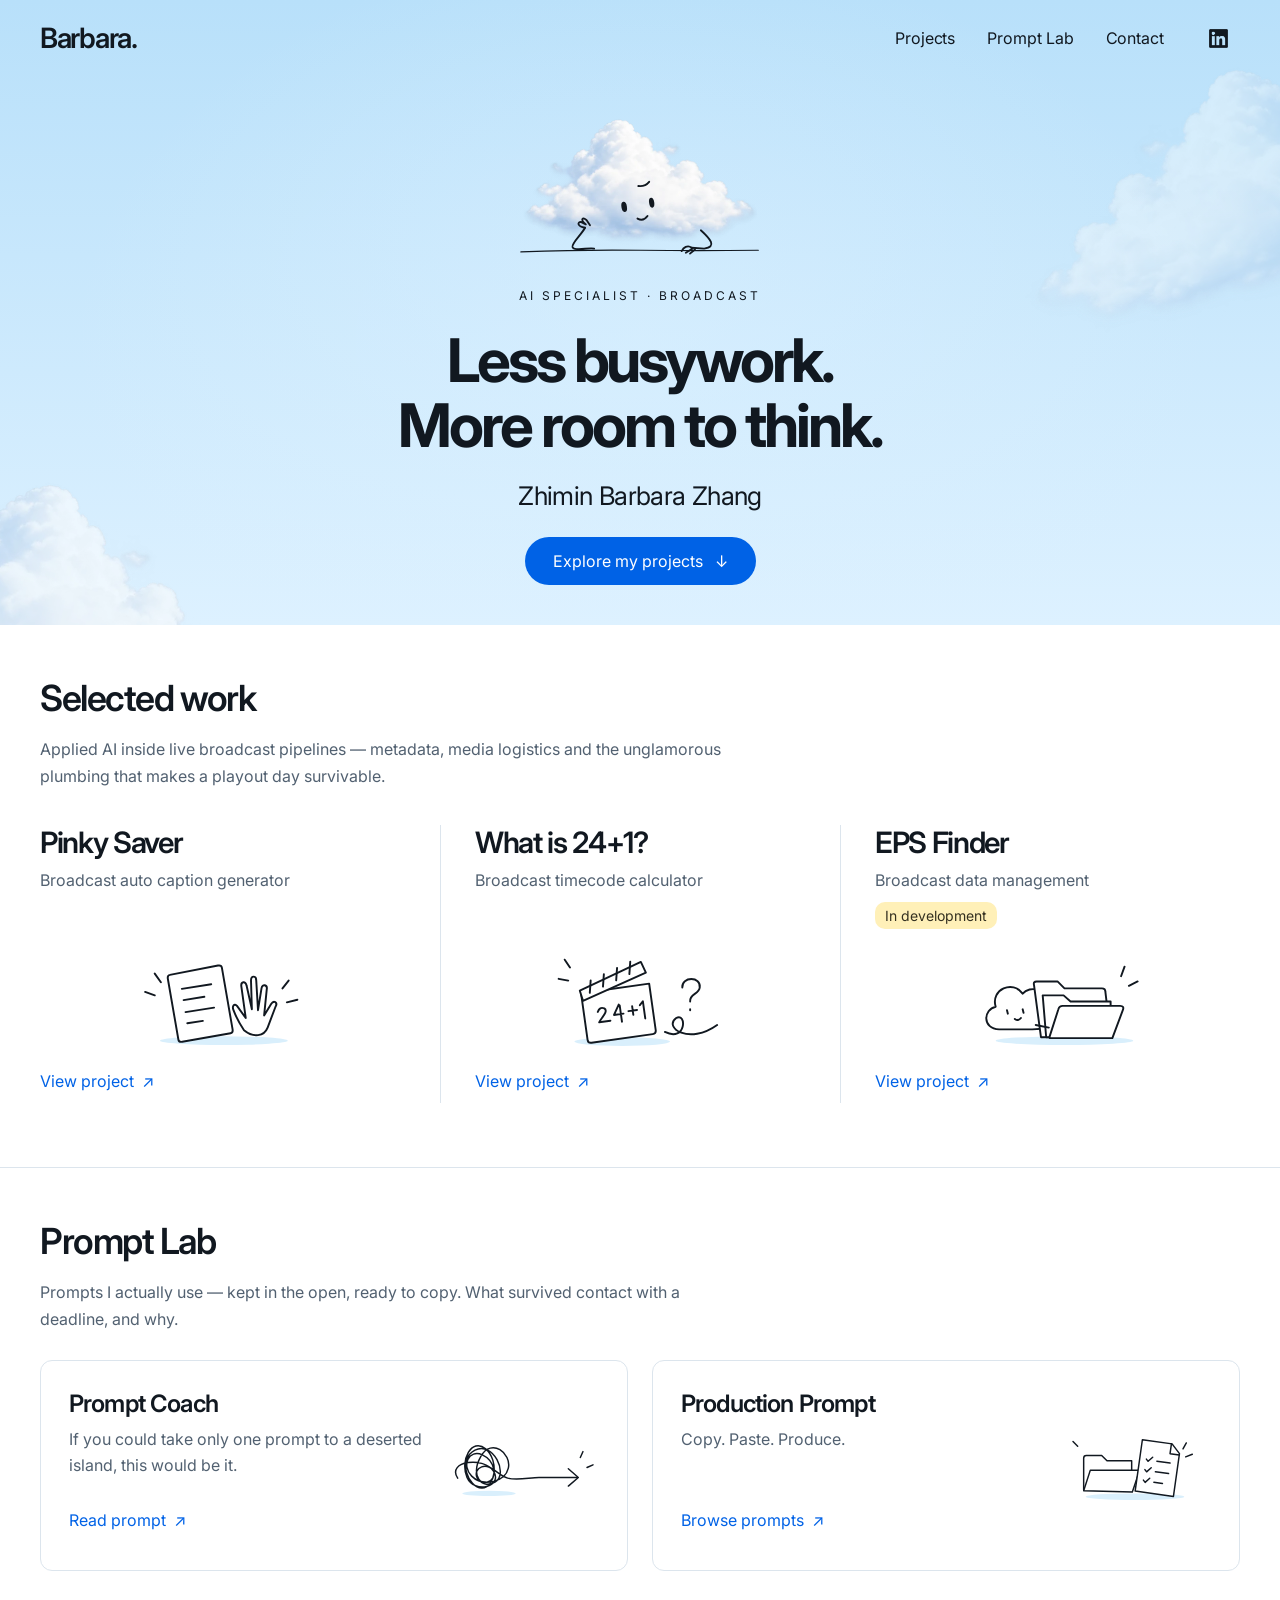
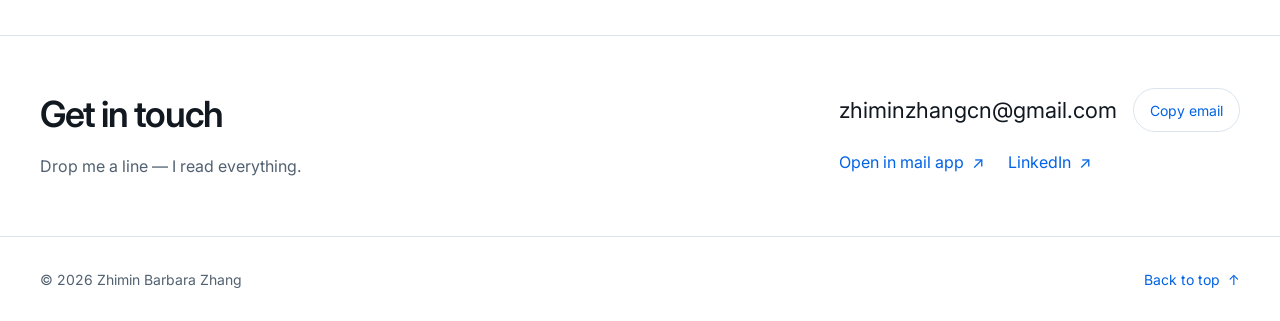
==== commit 0f374444: "Complete approved Cloud B portfolio and Prompt Lab" ====
--- a/index.html
+++ b/index.html
@@ -11,10 +11,11 @@
 <link rel="preconnect" href="https://fonts.gstatic.com" crossorigin>
 <link href="https://fonts.googleapis.com/css2?family=Inter:wght@400;500;600;700&display=swap" rel="stylesheet">
 
-<link rel="stylesheet" href="index.css">
-<link rel="stylesheet" href="cloud-home.css">
+<link rel="stylesheet" href="index.css?v=cloud-b-6">
+<link rel="stylesheet" href="cloud-home.css?v=cloud-b-6">
 </head>
 <body class="cloud-home">
+<a class="skip-link" href="#projects">Skip to content</a>
 
 <!-- Cloud B step 1: independent sky, cloud body and editable doodle layers. -->
 <nav class="nav cloud-nav" id="nav" aria-label="Main navigation">
@@ -36,6 +37,7 @@
   <a href="mailto:zhiminzhangcn@gmail.com" data-contact>Contact</a>
   <a class="mobile-social" href="https://www.linkedin.com/in/zhimin-zhang-creative" target="_blank" rel="noopener noreferrer"><span class="li-mark" aria-hidden="true"></span><span>LinkedIn</span></a>
 </div>
+<main>
 <section class="cloud-hero" id="home" aria-labelledby="cloud-title">
   <img class="cloud-sky-wisp is-left" src="assets/cloud-b/cloud-body.webp" alt="" width="720" height="480" aria-hidden="true">
   <img class="cloud-sky-wisp is-right" src="assets/cloud-b/cloud-body.webp" alt="" width="720" height="480" aria-hidden="true">
@@ -87,18 +89,18 @@
     <p class="cloud-section-lead">Prompts I actually use — kept in the open, ready to copy. What survived
       contact with a deadline, and why.</p>
     <div class="cloud-tool-grid">
-      <button class="cloud-tool" type="button" data-sheet="coach" aria-haspopup="dialog" aria-controls="sheet">
+      <a class="cloud-tool" href="prompt-lab.html#coach">
         <img src="assets/cloud-b/coach-thread.svg" width="240" height="140" alt="" loading="lazy">
         <span class="cloud-tool-title">Prompt Coach</span>
         <span class="cloud-tool-description">If you could take only one prompt to a deserted island, this would be it.</span>
         <span class="cloud-text-link">Read prompt <span aria-hidden="true">↗</span></span>
-      </button>
-      <button class="cloud-tool" type="button" data-sheet="production" aria-haspopup="dialog" aria-controls="sheet">
+      </a>
+      <a class="cloud-tool" href="prompt-lab.html#folder">
         <img src="assets/cloud-b/production-notes.svg" width="240" height="140" alt="" loading="lazy">
         <span class="cloud-tool-title">Production Prompt</span>
         <span class="cloud-tool-description">Copy. Paste. Produce.</span>
         <span class="cloud-text-link">Browse prompts <span aria-hidden="true">↗</span></span>
-      </button>
+      </a>
     </div>
   </div>
 </section>
@@ -121,24 +123,13 @@
     </div>
   </div>
 </section>
+</main>
 <footer class="cloud-footer">
   <div class="cloud-container">
     <span>© <span id="year"></span> Zhimin Barbara Zhang</span>
     <a href="#home">Back to top <span aria-hidden="true">↑</span></a>
   </div>
 </footer>
-
-<!-- ══════════════ PROMPT SHEET ══════════════ -->
-<div class="sheet-backdrop" id="sheet" role="dialog" aria-modal="true" aria-label="Prompt">
-  <div class="sheet">
-    <button class="sheet-close" id="sheet-close" type="button" aria-label="Close">
-      <svg width="16" height="16" viewBox="0 0 16 16" fill="none" aria-hidden="true">
-        <path d="M3.5 3.5l9 9M12.5 3.5l-9 9" stroke="currentColor" stroke-width="1.4" stroke-linecap="round"/>
-      </svg>
-    </button>
-    <div class="sheet-body" id="sheet-body"></div>
-  </div>
-</div>
 
 <!-- ══════════════ CONTACT MODAL ══════════════ -->
 <div class="modal-backdrop" id="modal" role="dialog" aria-modal="true" aria-labelledby="modal-title">
@@ -164,249 +155,6 @@
   </div>
 </div>
 
-<template id="sheet-coach">
-  <div class="sheet-head">
-    <p class="eyebrow"><span class="rule"></span>Prompt Lab · No.1</p>
-    <h2>Prompt Coach</h2>
-    <p class="sheet-lead">Turn fuzzy ideas into prompts that perform. This prompt uncovers ambiguity,
-      hidden assumptions, and missing context — then asks the right questions to help you get clearer,
-      more reliable results from any LLM.</p>
-  </div>
-        <div class="prompt-block">
-          <div class="prompt-bar">
-            <span class="prompt-name">Prompt Coach</span>
-            <button class="prompt-copy" type="button"><span>Copy prompt</span>
-              <svg width="12" height="12" viewBox="0 0 12 12" fill="none" aria-hidden="true">
-                <rect x="3.6" y="3.6" width="7" height="7" rx="1.3" stroke="currentColor" stroke-width="1.1"/>
-                <path d="M8.4 1.4H2.7A1.3 1.3 0 0 0 1.4 2.7v5.7" stroke="currentColor" stroke-width="1.1" stroke-linecap="round"/>
-              </svg>
-            </button>
-          </div>
-          <pre class="prompt-text">You are a prompt reviewer. Your job is not to write prompts for users — it is to surface what they cannot see in their own.
-
-What&#x27;s invisible in a prompt usually falls into three categories:
-
-1. Ambiguity — Language the author considers clear, but that a model could reasonably interpret in two or more ways.
-2. Hidden assumptions — Premises the prompt never states outright, yet its entire logic depends on them being true.
-3. Missing context — Information absent from the prompt that, if supplied, would meaningfully change the output.
-
-Review process
-
-Work like a sharp consultant clarifying a brief. Each round, identify the single most critical gap and ask one focused question. Use the three categories above as your diagnostic lens — do not default to surface-level observations. Based on the user&#x27;s answer, decide dynamically: ask another question, or move to writing.
-
-When to stop asking
-
-If the prompt is already clear enough to produce a reliable output, say so. Do not manufacture questions for the sake of thoroughness. Move directly to writing.
-
-Final deliverable
-
-Once all critical gaps are resolved, write a complete, ready-to-use prompt. Before delivering, verify it against these standards:
-
-Clear intent — The core goal is unmistakable in one sentence.
-Transparent assumptions — Every premise the logic depends on is stated explicitly.
-Sufficient context — The model does not need to guess any key information.
-Internal consistency — No constraint contradicts another.
-Effective constraints — The model can clearly distinguish what to do from what not to do.
-No dead weight — Every sentence earns its place; remove anything that doesn&#x27;t change the output.</pre>
-        </div>
-</template>
-
-<template id="sheet-production">
-  <div class="sheet-head">
-    <p class="eyebrow"><span class="rule"></span>Prompt Lab · Production</p>
-    <h2>Production Prompt</h2>
-    <p class="sheet-lead">Ready-to-use prompts for production teams — the repetitive setup jobs that
-      eat a morning, written out once so they can be run in a minute.</p>
-  </div>
-  <div class="tabs" role="tablist" aria-label="Production prompts">
-    <button class="tab is-on" type="button" role="tab" aria-selected="true"  data-tab="folder">Folder Builder</button>
-    <button class="tab"       type="button" role="tab" aria-selected="false" data-tab="cue">Master Cue Sheet</button>
-    <button class="tab"       type="button" role="tab" aria-selected="false" data-tab="tc">Timecode Rules</button>
-  </div>
-  <div class="tabpanel is-on" data-panel="folder">
-        <div class="prompt-block">
-          <div class="prompt-bar">
-            <span class="prompt-name">1. Basic folder structure</span>
-            <button class="prompt-copy" type="button"><span>Copy prompt</span>
-              <svg width="12" height="12" viewBox="0 0 12 12" fill="none" aria-hidden="true">
-                <rect x="3.6" y="3.6" width="7" height="7" rx="1.3" stroke="currentColor" stroke-width="1.1"/>
-                <path d="M8.4 1.4H2.7A1.3 1.3 0 0 0 1.4 2.7v5.7" stroke="currentColor" stroke-width="1.1" stroke-linecap="round"/>
-              </svg>
-            </button>
-          </div>
-          <pre class="prompt-text">Task: Generate a folder structure and provide it as a downloadable ZIP file.
-
-Inputs:
-- Show Name:
-- Season:
-- RX Number:
-
-Requirements:
-- Create folders from RX_01 to RX_{RX Number}.
-- Folder naming format: {ShowName}_{Season}_RX_{XX}
-- RX numbers must always be 2 digits (01, 02, 03...).
-- Use underscores &quot;_&quot; between all parts.
-- Example: MM_S9_RX_01
-- All folders should be inside one parent folder:
-  {ShowName}_{Season}_RX_01_to_RX_{RX Number}
-
-Output:
-- Downloadable ZIP file containing the folder structure.
-- Preview list of all folder names.</pre>
-        </div>
-        <div class="prompt-block">
-          <div class="prompt-bar">
-            <span class="prompt-name">2. EP files folder structure</span>
-            <button class="prompt-copy" type="button"><span>Copy prompt</span>
-              <svg width="12" height="12" viewBox="0 0 12 12" fill="none" aria-hidden="true">
-                <rect x="3.6" y="3.6" width="7" height="7" rx="1.3" stroke="currentColor" stroke-width="1.1"/>
-                <path d="M8.4 1.4H2.7A1.3 1.3 0 0 0 1.4 2.7v5.7" stroke="currentColor" stroke-width="1.1" stroke-linecap="round"/>
-              </svg>
-            </button>
-          </div>
-          <pre class="prompt-text">Task: Generate a structured folder system for episodes and provide as ZIP.
-
-Inputs:
-- Show Name:
-- Season:
-- RX Number:
-
-2.1 RX Folder Creation
-- Create folders from RX_01 to RX_{RX Number}
-- RX numbers must be formatted as 2 digits.
-
-2.2 RX Folder Naming
-- Format: {ShowName}_{Season}_RX_{XX}
-- Example: MM_S9_RX_01
-- Use underscores, do not skip or alter formatting.
-
-2.3 Internal Folder Structure (for EACH RX folder)
-Each folder must contain:
-- AUDIO
-- FROM AUDIO
-- TO AUDIO
-- EXPORTS
-- 01-ROUGH CUTS
-- 02-FINE CUT
-- PICK UPS
-- PROJECTS
-
-2.4 Parent Folder
-- All RX folders inside a single parent folder named: EP FILES
-
-Output Requirements:
-- Downloadable ZIP file with full folder structure.</pre>
-        </div>
-  </div>
-  <div class="tabpanel" data-panel="cue">
-        <div class="prompt-block">
-          <div class="prompt-bar">
-            <span class="prompt-name">Master Cue Sheet</span>
-            <button class="prompt-copy" type="button"><span>Copy prompt</span>
-              <svg width="12" height="12" viewBox="0 0 12 12" fill="none" aria-hidden="true">
-                <rect x="3.6" y="3.6" width="7" height="7" rx="1.3" stroke="currentColor" stroke-width="1.1"/>
-                <path d="M8.4 1.4H2.7A1.3 1.3 0 0 0 1.4 2.7v5.7" stroke="currentColor" stroke-width="1.1" stroke-linecap="round"/>
-              </svg>
-            </button>
-          </div>
-          <pre class="prompt-text">Note (for human): check episode numbers in A1 before starting.
-
-1. Task
-- Using the provided Excel template and MID file, generate multiple Master Cue Sheet files.
-- Deliver all as a downloadable ZIP file.
-
-2. Inputs
-- Show Name:
-- Season:
-- EP Number:
-- Files provided:
-  - Master Cue Sheet Excel Template (.xlsx)
-  - MID File (Media Item Numbers per episode)
-
-3. Output File Naming
-- Format: {ShowName}{Season} EP{XX} Master Cue Sheet.xlsx
-- Examples:
-  - ShowNameS8 EP01 Master Cue Sheet.xlsx
-  - ShowNameS9 EP15 Master Cue Sheet.xlsx
-- EP numbers must always be 2 digits.
-- Maintain spacing and capitalization.
-
-4. File Generation
-- Create one copy of the template for each episode (EP01 to EP{EP Number}).
-- Do NOT modify structure, formatting, formulas, or other sheets.
-
-5. Excel Modifications (only in the &quot;Cue Sheet&quot; sheet)
-- Cell B3 (Episode Number) - format: #XX. Examples: EP01 -&gt; #01, EP03 -&gt; #03
-- Cell B4 (Media Item Number) - retrieve from the MID file. Each episode has a
-  unique number; ensure accurate matching.
-
-6. Validation Step
-- Preview at least 2-3 sample episodes (EP01, EP02, EP03), showing:
-  - File name
-  - B3 value
-  - B4 value
-- Wait for user confirmation before generating the full ZIP.
-
-7. Final Output
-- Generate all episode files after confirmation.
-- Provide downloadable ZIP file.
-- Ensure file names and Excel values are correct.
-
-8. Error Handling
-- Flag episodes with missing or mismatched Media Item Numbers.
-- Do NOT generate those files.
-- Report issues to the user.</pre>
-        </div>
-  </div>
-  <div class="tabpanel" data-panel="tc">
-        <div class="prompt-block">
-          <div class="prompt-bar">
-            <span class="prompt-name">Timecode calculation rules</span>
-            <button class="prompt-copy" type="button"><span>Copy prompt</span>
-              <svg width="12" height="12" viewBox="0 0 12 12" fill="none" aria-hidden="true">
-                <rect x="3.6" y="3.6" width="7" height="7" rx="1.3" stroke="currentColor" stroke-width="1.1"/>
-                <path d="M8.4 1.4H2.7A1.3 1.3 0 0 0 1.4 2.7v5.7" stroke="currentColor" stroke-width="1.1" stroke-linecap="round"/>
-              </svg>
-            </button>
-          </div>
-          <pre class="prompt-text">1. 10-Second Rule
-
-Add 10 seconds
-- Always add +10 seconds to the original timecode.
-- This is the minimum increase (never reduce it later).
-
-Round UP to nearest 5 or 0
-- After adding 10 seconds, round UP only to the next multiple of 5.
-- Never round down.
-
-Allow minute rollover
-- If seconds go over 60, carry into the next minute.
-- Rounding still applies after that.
-
-Simple rule: add 10 seconds, then push forward to the next 0 or 5
-Example: 00:21:58:00 -&gt; +10s -&gt; 00:22:08:00 -&gt; 00:22:10:00
-
-
-2. 3-Second Rule
-
-Add 3 seconds
-- Always add +3 seconds to the original timecode.
-- This is the minimum increase (never reduce it later).
-
-Round UP to nearest 5 or 0
-- After adding 3 seconds, round UP only to the next multiple of 5.
-- Never round down.
-
-Allow minute rollover
-- If seconds go over 60, carry into the next minute.
-- Rounding still applies after that.
-
-Simple rule: add 3 seconds, then push forward to the next 0 or 5
-Example: 00:21:58:00 -&gt; +3s -&gt; 00:22:01:00 -&gt; 00:22:05:00</pre>
-        </div>
-  </div>
-</template>
-
-<script src="app.js"></script>
+<script src="app.js?v=cloud-b-6"></script>
 </body>
 </html>
--- a/index.css
+++ b/index.css
@@ -1,18 +1,15 @@
-/* ═══════════════════════════════════════════════════════════
-   Zhimin Barbara Zhang — hero landing page
-   Type + palette follow font_navigate.png
-   ═══════════════════════════════════════════════════════════ */
+/* Cloud B foundation, navigation and contact dialog. */
 
 :root {
-  --font-heading: 'Playfair Display', 'Iowan Old Style', Georgia, serif;
+  --font-heading: 'Inter', 'Helvetica Neue', Arial, sans-serif;
   --font-body: 'Inter', 'Helvetica Neue', Arial, sans-serif;
 
-  --paper:      #f6ecdb;
-  --paper-alt:  #f0e4cf;
-  --ink:        #14303f;
-  --ink-soft:   #5d6f78;
-  --terra:      #c05f3c;
-  --terra-deep: #a94e2e;
+  --paper:      #fff;
+  --paper-alt:  #f5faff;
+  --ink:        #111820;
+  --ink-soft:   #526171;
+  --terra:      #0062e6;
+  --terra-deep: #004fbd;
   --rule:       rgba(20, 48, 63, 0.14);
 }
 
@@ -114,162 +111,12 @@
 }
 .mobile-cta { color: #e79c7c; font-style: italic; }
 
-/* ═══════════════ HERO ═══════════════ */
-.hero {
-  position: relative; z-index: 2;
-  min-height: max(620px, 100svh);
-  display: flex; flex-direction: column; overflow: hidden;
-  background: transparent;
-}
-
-/* ═══════════════ PAGE GROUND + DISTANT WORKS ═══════════════ */
-.page-wash { position: fixed; inset: 0; z-index: 0; background: var(--paper); pointer-events: none; }
-
-.backdrop { position: fixed; inset: 0; z-index: 1; pointer-events: none; overflow: hidden; }
-.backdrop-layer {
-  position: absolute; inset: 0;
-  display: flex; align-items: flex-end; justify-content: center;
-  -webkit-mask-image: radial-gradient(112% 86% at 50% 56%, #000 30%, transparent 80%);
-          mask-image: radial-gradient(112% 86% at 50% 56%, #000 30%, transparent 80%);
-}
-/* the hero look: warm, washed back, reading as distance */
-.backdrop-layer.is-dark { filter: sepia(.62) saturate(1.15) hue-rotate(-8deg) contrast(.82) blur(.4px); }
-/* the Projects look: the same plate inverted, so dark ink becomes a pale
-   engraving that still reads against the sepia ground */
-.backdrop-layer.is-light { filter: invert(1) sepia(.42) saturate(1.6) hue-rotate(-14deg) brightness(1.04); }
-
-.backdrop-inner { position: relative; will-change: transform; }
-/* the plate stays in flow so the container keeps its height; the gears float on top */
-.backdrop-inner > img { position: absolute; }
-.backdrop-inner > img.backdrop-plate { position: relative; display: block; width: 100%; height: auto; }
-.bg-gear { transform-origin: 50% 50%; }
-
-.scene { position: absolute; inset: 0; width: 100%; height: 100%; display: block; z-index: 1; }
-
-.hero-inner {
-  position: relative; z-index: 4;
-  flex: 1; display: grid; align-items: center;
-  grid-template-columns: minmax(0, 1fr); gap: 2.5rem;
-  width: min(100%, 1320px); margin: 0 auto;
-  padding: 112px 1.25rem 2.5rem;
-  pointer-events: none;
-}
-@media (min-width: 640px) { .hero-inner { padding-left: 2.25rem; padding-right: 2.25rem; } }
-@media (min-width: 860px) {
-  .hero-inner { grid-template-columns: minmax(0, 1.1fr) minmax(0, 1fr); gap: 2rem; padding: 104px 2.25rem 3rem; }
-}
-@media (min-width: 1100px) { .hero-inner { padding-left: 3rem; padding-right: 3rem; } }
-.hero-copy { position: relative; isolation: isolate; min-width: 0; max-width: 36rem; pointer-events: auto; }
-.hero-copy::before {
-  content: ""; position: absolute; z-index: -1; inset: -1.5rem;
-  background: var(--paper); filter: blur(16px); pointer-events: none;
-}
-.hero-art { position: relative; min-width: 0; height: clamp(360px, 105vw, 520px); }
-.hero-art .backdrop-layer { align-items: center; overflow: hidden; }
-.hero-art .backdrop-inner { width: min(100%, 348px); }
-@media (min-width: 860px) {
-  .hero-art { height: clamp(420px, 72svh, 660px); }
-  .hero-art .backdrop-inner { width: min(100%, 440px); }
-}
-@media (max-width: 859px) {
-  .hero { background: var(--paper); }
-  .hero-copy { max-width: 38rem; }
-}
-
 .eyebrow {
   display: flex; align-items: center; gap: .75rem;
   font-size: 12px; font-weight: 600; letter-spacing: .18em; text-transform: uppercase;
   color: var(--terra); margin-bottom: 1.1rem;
 }
 .eyebrow .rule { display: block; width: 42px; height: 1.5px; background: currentColor; flex: none; }
-
-.hero-title {
-  font-family: var(--font-heading); font-weight: 600; text-wrap: balance;
-  font-size: clamp(40px, 4.7vw, 68px); line-height: 1.04; letter-spacing: -0.018em;
-  margin-bottom: 1.6rem;
-}
-.hero-title span { display: block; }
-.hero-title .t-2 { margin-left: .04em; }
-.hero-title em { font-style: italic; font-weight: 500; color: var(--terra); }
-
-.hero-desc {
-  font-size: clamp(16px, 1.4vw, 18px); line-height: 1.7; font-weight: 400;
-  color: #425965; margin-bottom: 1.5rem; max-width: 28rem;
-}
-.hero-focus {
-  display: flex; align-items: center; flex-wrap: wrap; gap: .45rem .65rem;
-  font-size: 14px; line-height: 1.6; color: var(--ink); margin-bottom: 2rem;
-}
-.hero-focus span { color: var(--terra-deep); }
-.hero .eyebrow { color: var(--terra-deep); font-size: 12px; letter-spacing: .16em; margin-bottom: 1.7rem; }
-.hero .btn { font-size: 16px; min-height: 48px; }
-.hero .btn-solid { background: var(--terra-deep); border-color: var(--terra-deep); }
-.hero .btn-solid:hover { background: #8e4026; border-color: #8e4026; }
-.hero .btn:focus-visible { outline: 2px solid var(--ink); outline-offset: 5px; }
-@media (max-width: 379px) {
-  .hero .eyebrow { gap: .55rem; letter-spacing: .1em; }
-  .hero .eyebrow .rule { width: 24px; }
-  .hero .btn { padding: .85em 1.4em; }
-}
-
-.actions {
-  display: flex; flex-wrap: wrap; gap: .9rem;
-}
-
-.btn {
-  display: inline-flex; align-items: center; justify-content: center;
-  font: inherit; font-size: 15px; font-weight: 500; cursor: pointer;
-  border-radius: 9999px; padding: .95em 2em; white-space: nowrap; text-decoration: none;
-  transition: background-color .22s ease, color .22s ease, border-color .22s ease, transform .22s ease;
-}
-.btn-solid { background: var(--terra); color: #fff; border: 1px solid var(--terra); }
-.btn-solid:hover { background: var(--terra-deep); border-color: var(--terra-deep); transform: translateY(-2px); }
-.btn-ghost { background: transparent; color: var(--ink); border: 1px solid rgba(20,48,63,.28); }
-.btn-ghost:hover { background: var(--ink); color: var(--paper); border-color: var(--ink); transform: translateY(-2px); }
-
-/* ═══════════════ SECTIONS ═══════════════ */
-.section { position: relative; z-index: 2; padding: clamp(80px, 12vw, 150px) 1.25rem; scroll-margin-top: 82px; }
-@media (min-width: 640px) { .section { padding-left: 2.25rem; padding-right: 2.25rem; } }
-@media (min-width: 1100px) { .section { padding-left: 3rem; padding-right: 3rem; } }
-.section-alt { background: var(--paper-alt); }
-.footer { position: relative; z-index: 2; background: var(--paper-alt); }
-.section-inner { max-width: 1100px; margin: 0 auto; }
-
-.section h2 {
-  font-family: var(--font-heading); font-weight: 600;
-  font-size: clamp(34px, 5.6vw, 60px); letter-spacing: -.02em; line-height: 1.04;
-  margin: 0 0 1.1rem;
-}
-.section-lead { max-width: 40rem; font-size: clamp(15px, 2.1vw, 18px); line-height: 1.65; color: var(--ink-soft); }
-
-.cards { display: grid; gap: 1.1rem; margin-top: 2.8rem; grid-template-columns: 1fr; }
-@media (min-width: 640px) { .cards { grid-template-columns: repeat(2, 1fr); } }
-@media (min-width: 940px) { .cards { grid-template-columns: repeat(3, 1fr); } }
-.card {
-  border: 1px solid var(--rule); border-radius: 4px; padding: 1.75rem;
-  background: rgba(255,255,255,.4);
-  transition: transform .25s ease, background-color .25s ease, border-color .25s ease;
-}
-.card:hover { transform: translateY(-3px); background: rgba(255,255,255,.82); border-color: rgba(20,48,63,.3); }
-.card h3 { font-family: var(--font-heading); font-size: 23px; font-weight: 500; margin-bottom: .6rem; }
-.card p { font-size: 15px; line-height: 1.6; color: var(--ink-soft); }
-.card .tag {
-  display: inline-block; margin-top: 1.2rem; font-size: 11px; font-weight: 600;
-  letter-spacing: .12em; text-transform: uppercase; color: var(--terra); opacity: .8;
-}
-.placeholder-note { margin-top: 2rem; font-size: 13px; color: var(--ink-soft); opacity: .7; font-style: italic; }
-
-.footer {
-  display: flex; flex-wrap: wrap; gap: .75rem 1.5rem;
-  justify-content: space-between; align-items: center;
-  padding: 2.25rem 1.25rem; border-top: 1px solid var(--rule); font-size: 14px; color: var(--ink-soft);
-}
-@media (min-width: 640px) { .footer { padding-left: 2.25rem; padding-right: 2.25rem; } }
-.footer-link {
-  font: inherit; background: none; border: 0; color: var(--ink); cursor: pointer;
-  text-decoration: underline; text-underline-offset: 3px; transition: color .2s ease;
-}
-.footer-link:hover { color: var(--terra); }
 
 /* ═══════════════ CONTACT MODAL ═══════════════ */
 .modal-backdrop {
@@ -282,9 +129,6 @@
 .modal-backdrop.open { opacity: 1; pointer-events: auto; }
 .modal {
   position: relative; width: 100%; max-width: 27rem;
-  /* The card carries its own colour: project pages set a cream body colour for
-     the sepia ground, and anything here without an explicit colour would
-     inherit it and vanish against the card's own paper. */
   background: var(--paper); color: var(--ink);
   border-radius: 6px; padding: 2.25rem;
   box-shadow: 0 24px 60px rgba(14, 40, 54, .3);
@@ -325,299 +169,6 @@
 }
 .modal-mailto:hover { color: var(--terra); }
 
-/* ═══════════════════════════════════════════════════════════
-   PROJECTS — illustrated cards
-   ═══════════════════════════════════════════════════════════ */
-.section-projects {
-  /* the ground under this section washes from cream to sepia as you scroll in,
-     so the type colour is driven from the same progress in app.js — a fixed
-     colour would be unreadable at one end of the transition or the other */
-  --proj-ink: var(--ink);
-  --proj-soft: var(--ink-soft);
-  --proj-accent: var(--terra);
-  color: var(--proj-ink);
-  padding-top: clamp(90px, 13vw, 165px);
-  padding-bottom: clamp(90px, 13vw, 165px);
-}
-.section-projects h2 { color: var(--proj-ink); }
-.section-projects .eyebrow { color: var(--proj-accent); }
-.section-projects .section-lead { color: var(--proj-soft); }
-
-.pcards { display: grid; gap: 1.25rem; margin-top: 3rem; grid-template-columns: 1fr; }
-@media (min-width: 700px)  { .pcards { grid-template-columns: repeat(2, 1fr); } }
-@media (min-width: 1020px) { .pcards { grid-template-columns: repeat(3, 1fr); } }
-
-.pcard {
-  display: flex; flex-direction: column; align-items: center; text-align: center;
-  text-decoration: none; color: var(--ink);
-  background: linear-gradient(180deg, #f8f0de 0%, #efe4cb 100%);
-  border: 1px solid rgba(58, 42, 28, .20);
-  border-radius: 3px;
-  padding: 1.5rem 1.4rem 1.6rem;
-  box-shadow: 0 2px 10px rgba(18, 10, 4, .16);
-  transition: transform .4s cubic-bezier(.2,.8,.3,1), box-shadow .4s ease,
-              border-color .4s ease, background .4s ease;
-}
-.pcard:hover, .pcard:focus-visible {
-  transform: translateY(-8px);
-  border-color: rgba(58, 42, 28, .42);
-  background: linear-gradient(180deg, #fdf7e9 0%, #f4ead4 100%);
-  box-shadow: 0 26px 54px rgba(14, 8, 3, .40);
-  outline: none;
-}
-
-.pcard-art {
-  position: relative; display: block; width: 100%; aspect-ratio: 1 / 1;
-  margin-bottom: 1.4rem;
-  /* the plates are stored as flat ink + alpha, warmed here to match the paper */
-  filter: sepia(.38) saturate(1.35) hue-rotate(-6deg);
-}
-.pcard-art img { position: absolute; display: block; }
-.pcard-plate { inset: 0; width: 100%; height: 100%; }
-.pcard-part { transform-origin: 50% 50%; }
-/* a wheel seen at an angle spins in its own plane, not the screen's:
-   un-squash, rotate, re-squash */
-.pcard-part[data-axis] { transform: scaleX(var(--k)) rotate(0turn) scaleX(var(--ik)); }
-
-.pcard-hands { position: absolute; inset: 0; width: 100%; height: 100%; overflow: visible;
-               --hub-x: 215.5px; --hub-y: 261px; }
-/* the hand paths are authored from the origin pointing right, so they must be
-   moved onto the dial's hub before being rotated about it */
-.pcard-hands .hand {
-  fill: #3a2a1c;
-  transform-box: view-box; transform-origin: 0 0;
-  transform: translate(var(--hub-x), var(--hub-y)) rotate(var(--a));
-}
-
-@keyframes partspin  { to { transform: rotate(1turn); } }
-@keyframes wheelspin { from { transform: scaleX(var(--k)) rotate(0turn) scaleX(var(--ik)); }
-                       to   { transform: scaleX(var(--k)) rotate(1turn) scaleX(var(--ik)); } }
-@keyframes handspin  { from { transform: translate(var(--hub-x), var(--hub-y)) rotate(var(--a)); }
-                       to   { transform: translate(var(--hub-x), var(--hub-y)) rotate(calc(var(--a) + 360deg)); } }
-
-.pcard:hover .pcard-part,
-.pcard:focus-visible .pcard-part { animation: partspin var(--dur, 5s) linear infinite; }
-.pcard:hover .pcard-part[data-axis],
-.pcard:focus-visible .pcard-part[data-axis] { animation: wheelspin var(--dur, 4.5s) linear infinite; }
-.pcard:hover .hand.hour,   .pcard:focus-visible .hand.hour   { animation: handspin 7s   linear infinite; }
-.pcard:hover .hand.minute, .pcard:focus-visible .hand.minute { animation: handspin 1.8s linear infinite; }
-
-.pcard h3 {
-  font-family: var(--font-heading); font-weight: 600;
-  font-size: clamp(21px, 2.3vw, 28px); letter-spacing: .055em; text-transform: uppercase;
-  line-height: 1.1; margin-bottom: .65rem;
-}
-.pcard p { font-size: 15px; line-height: 1.5; color: var(--ink-soft); max-width: 17rem; }
-
-.pcard-more {
-  display: inline-flex; align-items: center; gap: .5rem;
-  margin-top: 1.3rem; font-size: 12px; font-weight: 600;
-  letter-spacing: .13em; text-transform: uppercase; color: var(--terra);
-  opacity: 0; transform: translateY(7px);
-  transition: opacity .38s ease .1s, transform .38s ease .1s;
-}
-.pcard:hover .pcard-more, .pcard:focus-visible .pcard-more { opacity: 1; transform: translateY(0); }
-
-@media (prefers-reduced-motion: reduce) {
-  .pcard:hover .pcard-part, .pcard:hover .hand,
-  .pcard:focus-visible .pcard-part, .pcard:focus-visible .hand { animation: none; }
-  .pcard-more { opacity: 1; transform: none; }
-}
-
-/* the navbar has to survive the sepia ground under Projects */
-.nav.on-dark .nav-link { color: #f2e5cf; }
-.nav.on-dark .nav-link:hover { color: #e9b492; }
-.nav.on-dark .nav-link::after { background: #e2a17c; }
-.nav.on-dark .nav-pill { background: #f2e5cf; color: #35281d; border-color: #f2e5cf; }
-.nav.on-dark .nav-pill:hover { background: #e2a17c; border-color: #e2a17c; color: #35281d; }
-.nav.on-dark .logo-mark { filter: brightness(0) invert(1); }
-.nav.on-dark .burger span { background: #f2e5cf; }
-.nav.is-stuck.on-dark {
-  background: rgba(56, 42, 30, .84);
-  box-shadow: 0 1px 0 rgba(242, 229, 207, .15);
-}
-
-/* ═══════════════════════════════════════════════════════════
-   PROMPT LAB — light chapter, set against Projects' sepia
-   ═══════════════════════════════════════════════════════════ */
-.section-lab {
-  position: relative; overflow: hidden;
-  background: linear-gradient(180deg, #f7efe0 0%, #f3e8d4 100%);
-  padding-bottom: clamp(120px, 18vw, 220px);
-}
-/* the workshop itself — an interior, so it fills the section rather than
-   sitting on a horizon, and fades at top and bottom into the neighbours */
-.lab-scene {
-  position: absolute; inset: 0; width: 100%; height: 100%;
-  object-fit: cover; object-position: center 42%;
-  opacity: .15;
-  filter: sepia(.5) saturate(1.25) hue-rotate(-8deg);
-  pointer-events: none; user-select: none;
-  -webkit-mask-image: linear-gradient(180deg, transparent 0%, #000 18%, #000 78%, transparent 100%);
-          mask-image: linear-gradient(180deg, transparent 0%, #000 18%, #000 78%, transparent 100%);
-}
-.section-lab .section-inner { position: relative; z-index: 1; }
-
-.lcards { display: grid; gap: 1.5rem; margin-top: 3rem; grid-template-columns: 1fr; }
-@media (min-width: 780px) { .lcards { grid-template-columns: 1fr 1fr; gap: 2rem; } }
-
-.lcard {
-  display: flex; flex-direction: column; align-items: center; text-align: center;
-  font: inherit; color: var(--ink); cursor: pointer;
-  background: #faf3e4;
-  border: 1px solid rgba(58, 42, 28, .22);
-  border-radius: 3px;
-  padding: 2rem 1.6rem 1.8rem;
-  box-shadow: 0 2px 10px rgba(58, 42, 28, .07);
-  transition: transform .4s cubic-bezier(.2,.8,.3,1), box-shadow .4s ease,
-              border-color .4s ease, background .4s ease;
-}
-.lcard:hover, .lcard:focus-visible {
-  transform: translateY(-6px);
-  background: #fdf8ec;
-  border-color: rgba(58, 42, 28, .42);
-  box-shadow: 0 22px 46px rgba(58, 42, 28, .18);
-  outline: none;
-}
-
-.lcard-art {
-  display: block; width: min(280px, 68%); aspect-ratio: 1 / 1; margin-bottom: 1.5rem;
-  overflow: hidden;
-}
-.pl-art {
-  display: block; width: 100%; height: 100%; color: #3a2a1c;
-  transform: scale(1); transform-origin: 50% 50%;
-  transition: transform 1.1s cubic-bezier(.22,.7,.25,1);
-}
-.lcard:hover .pl-art, .lcard:focus-visible .pl-art { transform: scale(1.14); }
-
-.pl-grid { opacity: .26; }
-.pl-ring { opacity: .92; }
-.pl-ticks { opacity: .55; }
-.pl-glass { opacity: .92; }
-.pl-numeral {
-  font-family: var(--font-heading); font-size: 84px; font-weight: 600; letter-spacing: .01em;
-  fill: none; stroke: currentColor; stroke-width: 2.2; paint-order: stroke;
-}
-
-.lcard h3 {
-  font-family: var(--font-heading); font-weight: 600;
-  font-size: clamp(23px, 2.6vw, 31px); letter-spacing: .045em; text-transform: uppercase;
-  line-height: 1.1; margin-bottom: .7rem;
-}
-.lcard > p { font-size: 15.5px; line-height: 1.55; color: var(--ink-soft); max-width: 20rem; }
-
-.lcard-more {
-  display: inline-flex; align-items: center; gap: .5rem;
-  margin-top: 1.4rem; font-size: 12px; font-weight: 600;
-  letter-spacing: .13em; text-transform: uppercase; color: var(--terra);
-  opacity: 0; transform: translateY(7px);
-  transition: opacity .38s ease .08s, transform .38s ease .08s;
-}
-.lcard:hover .lcard-more, .lcard:focus-visible .lcard-more { opacity: 1; transform: translateY(0); }
-
-@media (prefers-reduced-motion: reduce) {
-  .lcard:hover .pl-art, .lcard:focus-visible .pl-art { transform: none; }
-  .lcard-more { opacity: 1; transform: none; }
-}
-
-/* ═══════════════ PROMPT SHEET ═══════════════ */
-.sheet-backdrop {
-  position: fixed; inset: 0; z-index: 45;
-  display: flex; align-items: center; justify-content: center; padding: 1.25rem;
-  background: rgba(14, 40, 54, .58);
-  backdrop-filter: blur(6px); -webkit-backdrop-filter: blur(6px);
-  opacity: 0; pointer-events: none; transition: opacity .25s ease;
-}
-.sheet-backdrop.open { opacity: 1; pointer-events: auto; }
-.sheet {
-  position: relative; width: 100%; max-width: 46rem; max-height: min(88vh, 900px);
-  display: flex; flex-direction: column;
-  background: var(--paper); color: var(--ink);
-  border-radius: 6px; box-shadow: 0 28px 70px rgba(14, 40, 54, .34);
-  transform: translateY(12px) scale(.98); transition: transform .3s cubic-bezier(.2,.8,.3,1);
-}
-.sheet-backdrop.open .sheet { transform: translateY(0) scale(1); }
-.sheet-close {
-  position: absolute; top: .9rem; right: .9rem; z-index: 2;
-  background: rgba(246, 236, 219, .9); border: 0; border-radius: 9999px;
-  color: var(--ink); cursor: pointer; opacity: .6; transition: opacity .2s ease;
-  line-height: 0; padding: 7px;
-}
-.sheet-close:hover { opacity: 1; }
-.sheet-body { overflow-y: auto; overscroll-behavior: contain; padding: 2.1rem; }
-@media (min-width: 640px) { .sheet-body { padding: 2.6rem 2.8rem; } }
-
-.sheet-head { margin-bottom: 1.6rem; }
-.sheet-head h2 {
-  font-family: var(--font-heading); font-weight: 600;
-  font-size: clamp(28px, 4.4vw, 42px); letter-spacing: -.01em; line-height: 1.06;
-  margin: .2rem 0 .9rem;
-}
-.sheet-lead { font-size: clamp(15px, 2vw, 17px); line-height: 1.62; color: var(--ink-soft); }
-
-/* tabs — labelled, so every prompt in the set is visible at a glance */
-.tabs {
-  display: flex; flex-wrap: wrap; gap: .4rem;
-  border-bottom: 1px solid var(--rule); margin-bottom: 1.5rem;
-}
-.tab {
-  font: inherit; font-size: 13px; font-weight: 500; cursor: pointer;
-  background: none; border: 0; border-bottom: 2px solid transparent;
-  color: var(--ink-soft); padding: .7em 1em; margin-bottom: -1px;
-  transition: color .2s ease, border-color .2s ease;
-}
-.tab:hover { color: var(--ink); }
-.tab.is-on { color: var(--ink); border-bottom-color: var(--terra); font-weight: 600; }
-.tabpanel { display: none; }
-.tabpanel.is-on { display: block; }
-
-.prompt-block { border: 1px solid var(--rule); border-radius: 4px; overflow: hidden; background: #fbf5e7; }
-.prompt-block + .prompt-block { margin-top: 1.4rem; }
-.prompt-bar {
-  display: flex; align-items: center; justify-content: space-between; gap: 1rem;
-  padding: .6rem .8rem .6rem 1rem; border-bottom: 1px solid var(--rule);
-  background: rgba(58, 42, 28, .04);
-}
-.prompt-name { font-size: 12px; font-weight: 600; letter-spacing: .08em; text-transform: uppercase; color: var(--ink-soft); }
-.prompt-copy {
-  display: inline-flex; align-items: center; gap: .45rem; flex-shrink: 0;
-  font: inherit; font-size: 12px; font-weight: 600; cursor: pointer;
-  background: var(--ink); color: var(--paper); border: 1px solid var(--ink);
-  border-radius: 9999px; padding: .45em .95em;
-  transition: background-color .2s ease, border-color .2s ease;
-}
-.prompt-copy:hover { background: var(--terra); border-color: var(--terra); color: #fff; }
-.prompt-copy.copied { background: #2e6f4e; border-color: #2e6f4e; color: #fff; }
-.prompt-text {
-  margin: 0; padding: 1.1rem 1.2rem; max-height: 22rem; overflow: auto;
-  overscroll-behavior: contain;
-  font-family: ui-monospace, SFMono-Regular, Menlo, Consolas, monospace;
-  font-size: 12.5px; line-height: 1.68; color: #2a2621;
-  white-space: pre-wrap; word-break: break-word;
-}
-
-/* ═══════════════ SOCIAL ═══════════════ */
-.nav-social {
-  display: inline-flex; align-items: center; justify-content: center;
-  color: var(--ink); opacity: .78; margin-right: -.5rem;
-  transition: color .2s ease, opacity .2s ease, transform .2s ease;
-}
-.nav-social:hover { color: var(--terra); opacity: 1; transform: translateY(-1px); }
-.nav.on-dark .nav-social { color: #f2e5cf; }
-.nav.on-dark .nav-social:hover { color: var(--terra); }
-
-.mobile-social {
-  display: inline-flex; align-items: center; gap: .7rem;
-  font-family: var(--font-heading); font-size: 34px; font-weight: 500;
-  color: var(--paper); text-decoration: none;
-}
-.mobile-social:hover { color: #e79c7c; }
-
-/* Linkedin.png as an alpha stencil, so the mark takes the nav's own colour —
-   ink on the cream pages, cream on the sepia ones — instead of brand blue.
-   url() resolves against this file, so project pages get it too.
-   Without mask support the PNG itself shows, already inked to match. */
 .li-mark {
   display: block; width: 19px; height: 19px; flex: none;
   background: url(assets/linkedin.png) center / contain no-repeat;
@@ -630,22 +181,3 @@
             mask: url(assets/linkedin.png) center / contain no-repeat;
   }
 }
-
-/* a project still being built says so on the card */
-.pcard-tag {
-  display: inline-flex; align-items: center; gap: .45rem;
-  margin-top: .9rem; font-size: 10.5px; font-weight: 600;
-  letter-spacing: .14em; text-transform: uppercase; color: var(--terra);
-  border: 1px solid rgba(192, 95, 60, .38); border-radius: 9999px; padding: .42em .9em;
-}
-.pcard-tag .dot { width: 5px; height: 5px; border-radius: 50%; background: currentColor; flex: none; }
-
-/* ═══════════════ FOOTER LINKS ═══════════════ */
-.footer-links { display: inline-flex; align-items: center; gap: 1.5rem; flex-wrap: wrap; }
-.footer-li, .foot-li {
-  display: inline-flex; align-items: center; gap: .5rem;
-  text-decoration: none; color: var(--ink);
-  transition: color .2s ease;
-}
-.footer-li:hover, .foot-li:hover { color: var(--terra); }
-.footer-li .li-mark, .foot-li .li-mark { width: 15px; height: 15px; }
--- a/cloud-home.css
+++ b/cloud-home.css
@@ -1,4 +1,4 @@
-/* Cloud B homepage. All rules are scoped; project pages retain their own theme. */
+/* Cloud B shared navigation, character and approved homepage layout. */
 .cloud-home {
   --cloud-ink: #111820;
   --cloud-blue: #0062e6;
@@ -234,14 +234,8 @@
 .cloud-home .cloud-footer .cloud-container { display: flex; align-items: center; justify-content: space-between; flex-wrap: wrap; gap: 12px 24px; }
 .cloud-home .cloud-section :focus-visible,
 .cloud-home .cloud-footer :focus-visible { outline: 3px solid #004ba8; outline-offset: 5px; }
-/* Keep existing prompt dialogs readable until the independent page in step 5. */
-.cloud-home .sheet { background: #fff; }
-.cloud-home .sheet-head h2 { font-style: normal; }
-.cloud-home .sheet-close { width: 44px; height: 44px; }
-.cloud-home .sheet :focus-visible { outline: 3px solid #004ba8; outline-offset: 3px; }
-/* Closed legacy dialogs must not enter the new navigation's keyboard sequence. */
-.cloud-home .modal-backdrop:not(.open),
-.cloud-home .sheet-backdrop:not(.open) { visibility: hidden; }
+/* Closed contact dialogs stay outside the keyboard sequence. */
+.cloud-home .modal-backdrop:not(.open) { visibility: hidden; }
 .cloud-home .modal-close { width: 44px; height: 44px; top: 4px; right: 4px; }
 .cloud-home .copy-btn { min-height: 44px; }
 .cloud-home .modal-mailto { min-height: 44px; display: inline-flex; align-items: center; }
@@ -279,3 +273,21 @@
   .cloud-home .cloud-contact-details { margin-top: 24px; }
   .cloud-home .cloud-footer { padding: 16px 20px; }
 }
+/* Shared final accessibility and restrained motion. */
+body { overflow-x: visible; }
+:focus-visible { outline: 3px solid #004ba8; outline-offset: 4px; }
+.skip-link { position: fixed; top: 8px; left: 16px; z-index: 100; transform: translateY(-160%); background: white; color: #004ba8; padding: 12px 20px; border-radius: 8px; }
+.skip-link:focus { transform: none; }
+.cloud-home .cloud-tool { text-decoration: none; }
+.modal-backdrop { overflow-y: auto; }
+.modal-row { flex-wrap: wrap; border-radius: 14px; }
+.modal-close { opacity: 1; }
+.cloud-home .cloud-menu { justify-content: flex-start; }
+@keyframes cloud-hello { 0%,100% { transform: rotate(0); } 45% { transform: rotate(-3deg) translateY(-3px); } 70% { transform: rotate(2deg); } }
+@media (prefers-reduced-motion: no-preference) {
+  .cloud-character { animation: cloud-hello 800ms ease-out 1; }
+  .cloud-project-doodle,.cloud-tool img,.lab-shortcuts img { transition: transform 180ms ease; }
+  .cloud-project:hover .cloud-project-doodle,.cloud-project:focus-visible .cloud-project-doodle,.cloud-tool:hover img,.cloud-tool:focus-visible img,.lab-shortcuts a:hover img,.lab-shortcuts a:focus-visible img { transform: translateY(-3px) rotate(-2deg); }
+}
+@media (prefers-reduced-motion: reduce) { *,*::before,*::after { animation: none !important; transition: none !important; scroll-behavior: auto !important; } }
+@media (scripting: none) { .cloud-home .cloud-nav .nav-desktop { display: flex; flex-wrap: wrap; gap: 8px 16px; } .cloud-nav { position: relative; flex-wrap: wrap; } .burger { display: none; } .cloud-home .cloud-hero,.phero { padding-top: 24px; } [data-copy-email],[data-copy-prompt] { display: none; } }
